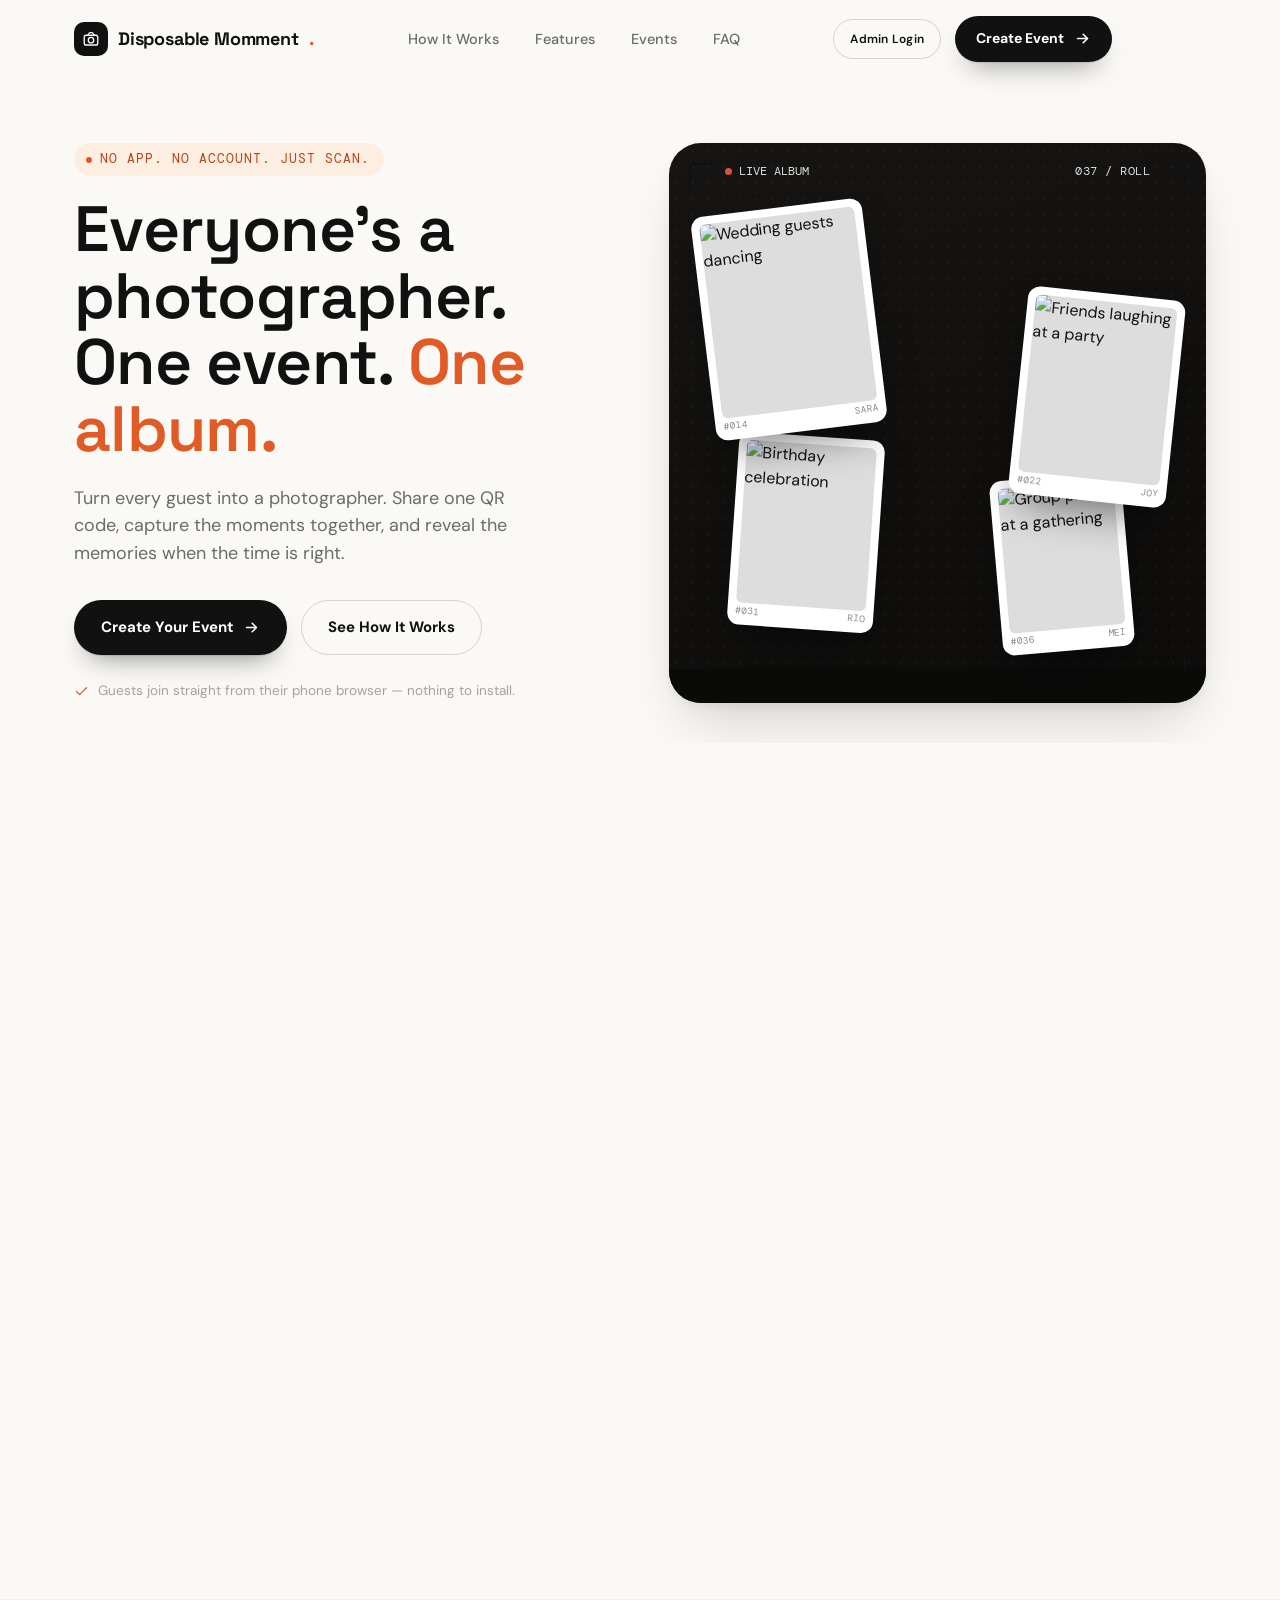
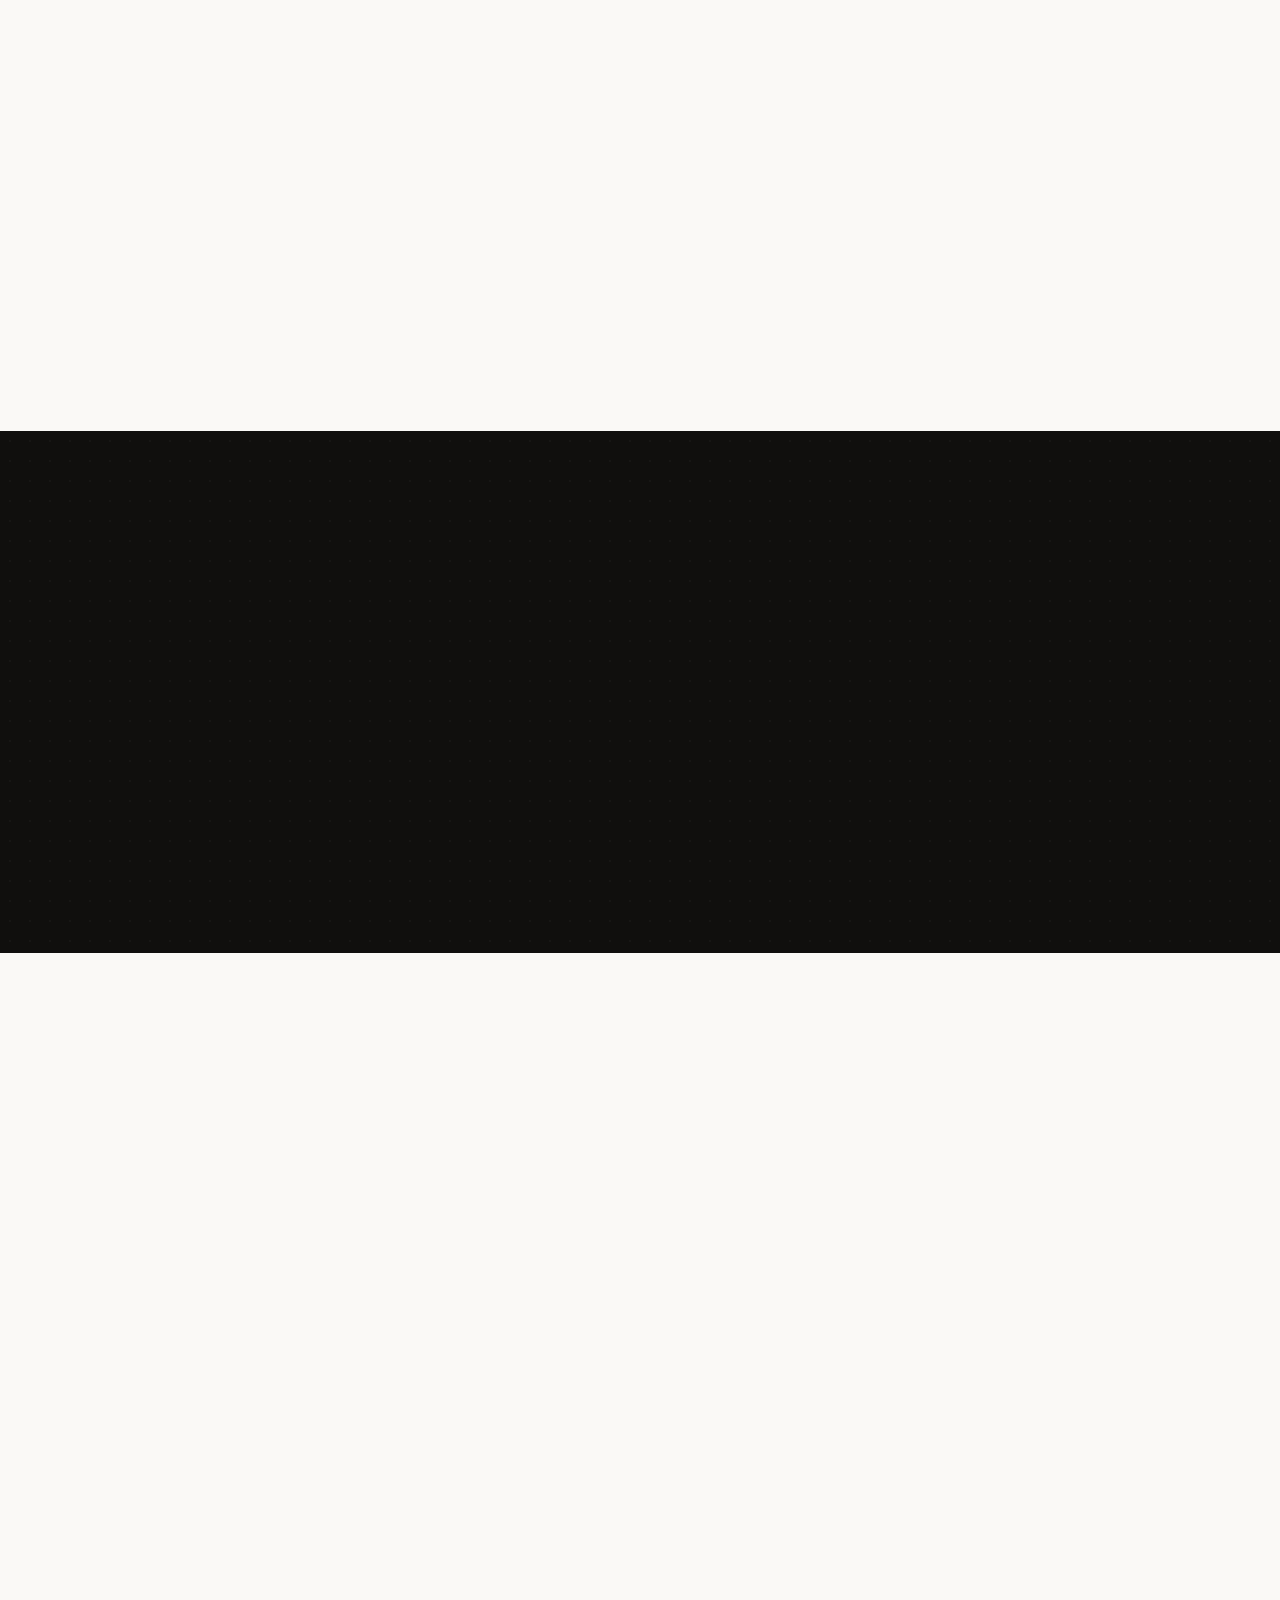
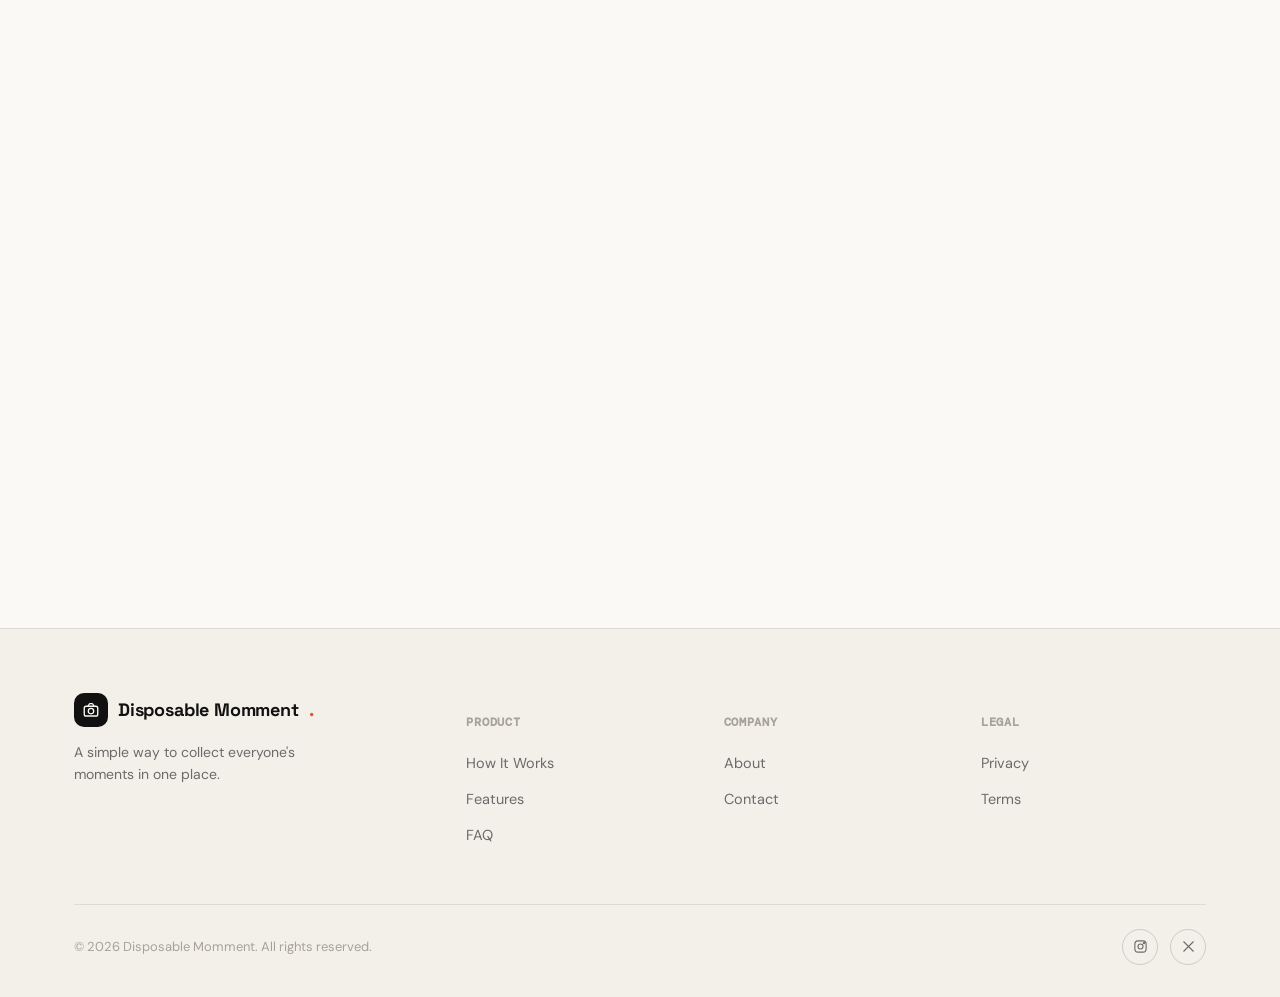
==== index.html @ a9bc6635 "Update index.html" ====
<!DOCTYPE html>
<html lang="en">
<head>
<meta charset="UTF-8">
<meta name="viewport" content="width=device-width, initial-scale=1.0">
<title>Disposable Momment — One QR. Everyone Captures.</title>
<meta name="description" content="Turn every guest into a photographer. Share one QR code, capture the moments together, and reveal the memories when the time is right.">

<!-- Google Fonts: Space Grotesk (display) + DM Sans (body) -->
<link rel="preconnect" href="https://fonts.googleapis.com">
<link rel="preconnect" href="https://fonts.gstatic.com" crossorigin>
<link href="https://fonts.googleapis.com/css2?family=Space+Grotesk:wght@400;500;600;700&family=DM+Sans:ital,wght@0,400;0,500;0,600;0,700;1,400&family=DM+Mono:wght@400;500&display=swap" rel="stylesheet">

<style>

/* ==================================================
   ADMIN DELETE EVENT MODAL
   ================================================== */

.admin-delete-modal {

  position: fixed;

  inset: 0;

z-index: 999999;

  display: flex;

  align-items: center;

  justify-content: center;

  padding: 24px;

  background: rgba(15, 23, 42, 0.55);
  backdrop-filter: blur(8px);
  -webkit-backdrop-filter: blur(8px);
  

  opacity: 0;

  visibility: hidden;

  pointer-events: none;

  transition:
    opacity 0.2s ease,
    visibility 0.2s ease;

}

.admin-delete-modal.is-active {

  opacity: 1;

  visibility: visible;

  pointer-events: auto;

}


/* BACKDROP */

.admin-delete-backdrop {

  position: absolute;

  inset: 0;

  background:
    rgba(15, 23, 42, 0.58);

  backdrop-filter:
    blur(8px);

  -webkit-backdrop-filter:
    blur(8px);

}


/* DIALOG */

.admin-delete-dialog {

  position: relative;

  width: min(
    440px,
    100%
  );

  background: #ffffff;

  border-radius: 22px;

  padding: 28px;

  box-shadow:
    0 24px 70px
    rgba(0, 0, 0, 0.22);

  transform:
    translateY(12px)
    scale(0.97);

  transition:
    transform 0.22s ease;

}

.admin-delete-modal.is-active
.admin-delete-dialog {

  transform:
    translateY(0)
    scale(1);

}


/* ICON */

.admin-delete-icon {

  width: 52px;

  height: 52px;

  border-radius: 50%;

  display: flex;

  align-items: center;

  justify-content: center;

  background: #fef2f2;

  color: #dc2626;

  margin-bottom: 18px;

}

.admin-delete-icon span {

  width: 26px;

  height: 26px;

  border: 2px solid
    currentColor;

  border-radius: 50%;

  display: flex;

  align-items: center;

  justify-content: center;

  font-size: 15px;

  font-weight: 800;

}


/* CONTENT */

.admin-delete-title {

  font-size: 22px;

  font-weight: 700;

  line-height: 1.25;

  color: #111827;

  margin-bottom: 8px;

}

.admin-delete-description {

  font-size: 14px;

  line-height: 1.6;

  color: #6b7280;

}


/* EVENT PREVIEW */

.admin-delete-event-preview {

  margin-top: 20px;

  padding: 14px 16px;

  border-radius: 14px;

  background: #f8fafc;

  border: 1px solid
    #e5e7eb;

}

.admin-delete-preview-label {

  font-size: 10px;

  font-weight: 700;

  letter-spacing: 0.08em;

  color: #9ca3af;

  margin-bottom: 5px;

}

.admin-delete-preview-name {

  font-size: 15px;

  font-weight: 600;

  color: #1f2937;

  word-break: break-word;

}


/* ACTIONS */

.admin-delete-actions {

  display: flex;

  gap: 10px;

  margin-top: 26px;

}

.admin-delete-cancel,
.admin-delete-confirm {

  flex: 1;

  min-height: 44px;

  border: 0;

  border-radius: 11px;

  font-size: 14px;

  font-weight: 600;

  cursor: pointer;

  transition:
    transform 0.15s ease,
    opacity 0.15s ease,
    background 0.15s ease;

}

.admin-delete-cancel {

  background: #f1f5f9;

  color: #334155;

}

.admin-delete-cancel:hover {

  background: #e2e8f0;

}

.admin-delete-confirm {

  background: #dc2626;

  color: #ffffff;

}

.admin-delete-confirm:hover {

  background: #b91c1c;

}

.admin-delete-cancel:active,
.admin-delete-confirm:active {

  transform: scale(0.98);

}


/* LOCK WHILE DELETING */

.admin-delete-modal.is-loading
.admin-delete-cancel,
.admin-delete-modal.is-loading
.admin-delete-confirm {

  pointer-events: none;

  opacity: 0.65;

}

.admin-delete-modal.is-loading
.admin-delete-confirm {

  cursor: wait;

}


/* MOBILE */

@media (max-width: 480px) {

  .admin-delete-dialog {

    padding: 22px;

    border-radius: 18px;

  }

  .admin-delete-actions {

    flex-direction: column-reverse;

  }

  .admin-delete-cancel,
  .admin-delete-confirm {

    width: 100%;

  }

}
/* ==================================================
   ADMIN DELETE LOADING
   ================================================== */

.admin-delete-spinner {

  width: 15px;
  height: 15px;

  display: inline-block;

  border: 2px solid
    rgba(255,255,255,.35);

  border-top-color:
    #ffffff;

  border-radius: 50%;

  vertical-align: -2px;

  margin-right: 7px;

  animation:
    adminDeleteSpin
    .7s linear infinite;

}

@keyframes adminDeleteSpin {

  to {
    transform: rotate(360deg);
  }

}

.admin-delete-success-icon {

  font-size: 16px;

  font-weight: 800;

  margin-right: 6px;

}
/* ==================================================
   DESIGN TOKENS
   ================================================== */
:root{
  --bg:            #FAF9F6;
  --bg-deep:       #F3F0E9;
  --card:          #FFFFFF;
  --ink:           #111111;
  --ink-soft:      #6B6B6B;
  --ink-faint:     #A6A29A;
  --line:          rgba(17,17,17,0.09);
  --line-strong:   rgba(17,17,17,0.16);

  --accent:        #E15B27;
  --accent-deep:   #B8451A;
  --accent-soft:   #FBD9BE;
  --accent-wash:   #FDEEE2;

  --font-display:  'Space Grotesk', 'DM Sans', sans-serif;
  --font-body:     'DM Sans', sans-serif;
  --font-mono:     'DM Mono', monospace;

  --radius-sm:     14px;
  --radius-md:     22px;
  --radius-lg:     32px;
  --radius-pill:   999px;

  --shadow-soft:   0 1px 2px rgba(17,17,17,0.04), 0 12px 30px -12px rgba(17,17,17,0.10);
  --shadow-lift:   0 4px 10px rgba(17,17,17,0.05), 0 30px 60px -20px rgba(17,17,17,0.20);

  --ease:          cubic-bezier(.22,.9,.32,1);
  --dur:           .7s;
}

*,*::before,*::after{ box-sizing:border-box; }
html{ scroll-behavior:smooth; }
body{
  margin:0;
  background:var(--bg);
  color:var(--ink);
  font-family:var(--font-body);
  font-size:16px;
  line-height:1.55;
  -webkit-font-smoothing:antialiased;
  overflow-x:hidden;
}
img,svg{ display:block; max-width:100%; }
a{ color:inherit; text-decoration:none; }
ul{ list-style:none; margin:0; padding:0; }
button{ font-family:inherit; cursor:pointer; }
h1,h2,h3,h4{ font-family:var(--font-display); font-weight:600; margin:0; letter-spacing:-0.01em; }
p{ margin:0; }
.container{ width:100%; max-width:1180px; margin:0 auto; padding:0 24px; }

::selection{ background:var(--accent-soft); color:var(--accent-deep); }

:focus-visible{
  outline:2.5px solid var(--accent);
  outline-offset:3px;
  border-radius:6px;
}

/* Reduced motion */
@media (prefers-reduced-motion: reduce){
  *,*::before,*::after{
    animation-duration:.001ms !important;
    animation-iteration-count:1 !important;
    transition-duration:.001ms !important;
    scroll-behavior:auto !important;
  }
}

/* Fade-up on scroll */
.reveal{ opacity:0; transform:translateY(28px); transition:opacity .8s var(--ease), transform .8s var(--ease); }
.reveal.is-visible{ opacity:1; transform:translateY(0); }
.reveal-stagger > *{ opacity:0; transform:translateY(24px); transition:opacity .7s var(--ease), transform .7s var(--ease); }
.reveal-stagger.is-visible > *{ opacity:1; transform:translateY(0); }
.reveal-stagger.is-visible > *:nth-child(1){ transition-delay:.04s; }
.reveal-stagger.is-visible > *:nth-child(2){ transition-delay:.12s; }
.reveal-stagger.is-visible > *:nth-child(3){ transition-delay:.20s; }
.reveal-stagger.is-visible > *:nth-child(4){ transition-delay:.28s; }
.reveal-stagger.is-visible > *:nth-child(5){ transition-delay:.36s; }
.reveal-stagger.is-visible > *:nth-child(6){ transition-delay:.44s; }
.reveal-stagger.is-visible > *:nth-child(7){ transition-delay:.52s; }
.reveal-stagger.is-visible > *:nth-child(8){ transition-delay:.60s; }

/* ==================================================
   SHARED UI
   ================================================== */
.eyebrow{
  display:inline-flex; align-items:center; gap:8px;
  font-family:var(--font-mono);
  font-size:12.5px;
  letter-spacing:.08em;
  text-transform:uppercase;
  color:var(--accent-deep);
  background:var(--accent-wash);
  padding:7px 14px 7px 12px;
  border-radius:var(--radius-pill);
}
.eyebrow .dot{ width:6px; height:6px; border-radius:50%; background:var(--accent); flex:none; }

.section-head{ max-width:640px; }
.section-head h2{ font-size:clamp(28px,4vw,42px); line-height:1.12; margin-top:14px; }
.section-head p{ color:var(--ink-soft); font-size:17px; margin-top:14px; }
.section-head.center{ margin-left:auto; margin-right:auto; text-align:center; }

.btn{
  display:inline-flex; align-items:center; justify-content:center; gap:10px;
  font-family:var(--font-body); font-weight:700; font-size:15px;
  padding:15px 26px;
  border-radius:var(--radius-pill);
  border:1.5px solid transparent;
  transition:transform .35s var(--ease), box-shadow .35s var(--ease), background .3s ease, border-color .3s ease;
  white-space:nowrap;
}
.btn-primary{
  background:var(--ink); color:#fff;
  box-shadow:0 1px 1px rgba(17,17,17,.1), 0 14px 28px -14px rgba(17,17,17,.55);
}
.btn-primary:hover{ background:var(--accent-deep); transform:translateY(-2px); box-shadow:0 1px 1px rgba(17,17,17,.1), 0 18px 32px -12px rgba(225,91,39,.45); }
.btn-primary:active{ transform:translateY(0); }
.btn-ghost{
  background:transparent; color:var(--ink); border-color:var(--line-strong);
}
.btn-ghost:hover{ border-color:var(--ink); background:var(--card); }
.btn-sm{ padding:11px 20px; font-size:14px; }
.btn svg{ width:17px; height:17px; flex:none; transition:transform .3s var(--ease); }
.btn-primary:hover svg{ transform:translateX(3px); }

/* ==================================================
   NAVBAR
   ================================================== */
.navbar{
  position:sticky; top:0; z-index:100;
  background:rgba(250,249,246,0.78);
  backdrop-filter:blur(14px) saturate(1.4);
  -webkit-backdrop-filter:blur(14px) saturate(1.4);
  border-bottom:1px solid transparent;
  transition:border-color .3s ease, box-shadow .3s ease;
}
.navbar.scrolled{ border-bottom-color:var(--line); box-shadow:0 8px 24px -20px rgba(17,17,17,.4); }
.nav-inner{
  max-width:1180px; margin:0 auto; padding:16px 24px;
  display:flex; align-items:center; justify-content:space-between;
}
.brand{ display:flex; align-items:center; gap:10px; font-family:var(--font-display); font-weight:700; font-size:18px; letter-spacing:-.01em; }
.brand-mark{
  width:34px; height:34px; border-radius:10px; background:var(--ink);
  display:flex; align-items:center; justify-content:center; flex:none;
}
.brand-mark svg{ width:18px; height:18px; }
.brand-dot{ color:var(--accent); }

.nav-links{ display:flex; align-items:center; gap:36px; }
.nav-links a{
  font-size:14.5px; font-weight:500; color:var(--ink-soft);
  position:relative; padding:4px 0; transition:color .25s ease;
}
.nav-links a::after{
  content:''; position:absolute; left:0; right:100%; bottom:-2px; height:1.5px; background:var(--ink);
  transition:right .3s var(--ease);
}
.nav-links a:hover{ color:var(--ink); }
.nav-links a:hover::after{ right:0; }

.nav-right{ display:flex; align-items:center; gap:14px; }
/* ==================================================
   ADMIN LOGIN
   ================================================== */

.admin-login-btn {
  appearance: none;
  border: 1px solid var(--line-strong);
  background: transparent;
  color: var(--ink);
  min-height: 40px;
  padding: 0 16px;
  border-radius: var(--radius-pill);

  font-family: var(--font-body);
  font-size: 12px;
  font-weight: 600;
  letter-spacing: .02em;

  cursor: pointer;

  transition:
    background .25s ease,
    border-color .25s ease,
    transform .25s ease;
}

.admin-login-btn:hover {
  background: var(--ink);
  border-color: var(--ink);
  color: #fff;
  transform: translateY(-1px);
}


/* Mobile admin button */

.mobile-admin-login {
  width: 100%;
  padding: 14px 4px;

  border: 0;
  border-bottom: 1px solid var(--line);

  background: transparent;

  color: var(--ink);

  font-family: var(--font-body);
  font-size: 15.5px;
  font-weight: 600;

  text-align: left;

  cursor: pointer;
}


/* ==================================================
   ADMIN LOGIN MODAL
   ================================================== */

#adminLoginView {
  position: fixed;
  inset: 0;

  z-index: 999998;

  display: none;

  align-items: center;
  justify-content: center;

  padding: 24px;

  background:
    rgba(17,17,17,.55);

  backdrop-filter: blur(10px);
  -webkit-backdrop-filter: blur(10px);
}

#adminLoginView.is-active {
  display: flex;
}

.admin-login-card {
  width: min(100%, 430px);

  background: var(--card);

  border: 1px solid rgba(17,17,17,.08);

  border-radius: 28px;

  padding: 34px;

  box-shadow:
    0 30px 80px rgba(17,17,17,.22);

  animation: adminLoginIn .35s var(--ease);
}

@keyframes adminLoginIn {

  from {
    opacity: 0;
    transform: translateY(14px) scale(.98);
  }

  to {
    opacity: 1;
    transform: translateY(0) scale(1);
  }

}

.admin-login-top {
  display: flex;
  align-items: flex-start;
  justify-content: space-between;
  gap: 20px;
}

.admin-login-eyebrow {
  margin-bottom: 10px;

  font-family: var(--font-mono);
  font-size: 10px;
  font-weight: 500;

  letter-spacing: .14em;
  text-transform: uppercase;

  color: var(--accent);
}

.admin-login-title {
  margin: 0;

  font-family: var(--font-display);

  font-size: 32px;
  line-height: 1.05;

  letter-spacing: -.04em;
}

.admin-login-subtitle {
  margin-top: 10px;

  color: var(--ink-soft);

  font-size: 14px;
  line-height: 1.55;
}

.admin-login-close {
  width: 38px;
  height: 38px;

  flex: none;

  display: flex;
  align-items: center;
  justify-content: center;

  border: 1px solid var(--line);
  border-radius: 50%;

  background: transparent;

  color: var(--ink-soft);

  cursor: pointer;

  transition:
    background .2s ease,
    color .2s ease;
}

.admin-login-close:hover {
  background: var(--ink);
  color: #fff;
}

.admin-login-form {
  margin-top: 28px;
}

.admin-login-label {
  display: block;

  margin-bottom: 8px;

  font-size: 12px;
  font-weight: 600;
}

.admin-login-input-wrap {
  position: relative;
}

.admin-login-input {
  width: 100%;
  height: 52px;

  padding: 0 48px 0 16px;

  border: 1px solid var(--line-strong);
  border-radius: 14px;

  background: #fff;

  color: var(--ink);

  font-family: var(--font-body);
  font-size: 15px;

  outline: none;

  transition:
    border-color .2s ease,
    box-shadow .2s ease;
}

.admin-login-input:focus {
  border-color: var(--accent);

  box-shadow:
    0 0 0 4px rgba(225,91,39,.10);
}

.admin-login-toggle {
  position: absolute;

  top: 50%;
  right: 14px;

  transform: translateY(-50%);

  border: 0;
  background: transparent;

  color: var(--ink-faint);

  cursor: pointer;
}

.admin-login-toggle svg {
  width: 17px;
  height: 17px;
}

.admin-login-error {
  min-height: 20px;

  margin-top: 8px;

  color: var(--accent-deep);

  font-size: 12px;
}

.admin-login-submit {
  width: 100%;
  height: 52px;

  margin-top: 8px;

  border: 0;
  border-radius: var(--radius-pill);

  background: var(--ink);
  color: #fff;

  font-family: var(--font-body);
  font-size: 13px;
  font-weight: 700;

  cursor: pointer;

  transition:
    transform .2s ease,
    background .2s ease;
}

.admin-login-submit:hover {
  background: var(--accent);
  transform: translateY(-1px);
}


/* ==================================================
   ADMIN DASHBOARD
   ================================================== */

#adminDashboard {
  position: fixed;
  inset: 0;

  z-index: 999997;

  display: none;

  overflow-y: auto;

  background: var(--bg);

  padding: 92px 24px 60px;
}

#adminDashboard.is-visible {
  display: block;
}

.admin-dashboard-inner {
  width: min(1180px, 100%);
  margin: 0 auto;
}

.admin-dashboard-header {
  display: flex;

  align-items: flex-end;
  justify-content: space-between;

  gap: 24px;

  margin-bottom: 34px;
}

.admin-dashboard-eyebrow {
  margin-bottom: 10px;

  font-family: var(--font-mono);
  font-size: 10px;

  letter-spacing: .15em;
  text-transform: uppercase;

  color: var(--accent);
}

.admin-dashboard-title {
  font-family: var(--font-display);

  font-size: clamp(34px, 5vw, 54px);

  line-height: .98;

  letter-spacing: -.05em;
}

.admin-dashboard-subtitle {
  margin-top: 10px;

  color: var(--ink-soft);

  font-size: 14px;
}

.admin-dashboard-actions {
  display: flex;
  gap: 10px;
}

.admin-dashboard-btn {
  min-height: 42px;

  padding: 0 16px;

  border: 1px solid var(--line-strong);
  border-radius: var(--radius-pill);

  background: var(--card);
  color: var(--ink);

  font-size: 12px;
  font-weight: 600;

  cursor: pointer;
}

.admin-dashboard-btn.primary {
  background: var(--ink);
  border-color: var(--ink);
  color: #fff;
}

.admin-dashboard-btn:hover {
  transform: translateY(-1px);
}


/* Stats */

.admin-stats {
  display: grid;

  grid-template-columns:
    repeat(3, minmax(0, 1fr));

  gap: 14px;

  margin-bottom: 28px;
}

.admin-stat {
  padding: 22px;

  border: 1px solid var(--line);

  border-radius: 20px;

  background: var(--card);
}

.admin-stat-label {
  font-family: var(--font-mono);

  font-size: 9px;

  letter-spacing: .12em;

  text-transform: uppercase;

  color: var(--ink-faint);
}

.admin-stat-value {
  margin-top: 8px;

  font-family: var(--font-display);

  font-size: 30px;
  font-weight: 600;

  letter-spacing: -.04em;
}


/* Toolbar */

.admin-events-toolbar {
  display: flex;

  align-items: center;
  justify-content: space-between;

  gap: 16px;

  margin-bottom: 16px;
}

.admin-events-heading {
  font-family: var(--font-display);

  font-size: 22px;

  letter-spacing: -.03em;
}

.admin-events-search {
  width: min(280px, 100%);

  height: 42px;

  padding: 0 14px;

  border: 1px solid var(--line-strong);

  border-radius: 12px;

  background: var(--card);

  font-family: var(--font-body);

  outline: none;
}

.admin-events-search:focus {
  border-color: var(--accent);
}


/* Event list */

.admin-events-list {
  display: grid;

  gap: 12px;
}

.admin-event-card {
  display: grid;

  grid-template-columns:
    minmax(0, 1fr) auto;

  gap: 20px;

  padding: 22px;

  border: 1px solid var(--line);

  border-radius: 20px;

  background: var(--card);

  transition:
    border-color .2s ease,
    transform .2s ease,
    box-shadow .2s ease;
}

.admin-event-card:hover {
  border-color: var(--line-strong);

  transform: translateY(-2px);

  box-shadow: var(--shadow-soft);
}

.admin-event-name {
  font-family: var(--font-display);

  font-size: 20px;
  font-weight: 600;

  letter-spacing: -.025em;
}

.admin-event-host {
  margin-top: 4px;

  color: var(--ink-soft);

  font-size: 13px;
}

.admin-event-meta {
  display: flex;

  flex-wrap: wrap;

  gap: 8px;

  margin-top: 14px;
}

.admin-event-chip {
  padding: 6px 9px;

  border-radius: 8px;

  background: var(--bg-deep);

  color: var(--ink-soft);

  font-family: var(--font-mono);

  font-size: 9px;

  letter-spacing: .03em;
}

.admin-event-chip.active {
  background: #eaf6ed;
  color: #28733b;
}

.admin-event-actions {
  display: flex;

  align-items: center;

  gap: 8px;
}

.admin-event-open {
  min-height: 38px;

  padding: 0 13px;

  border-radius: 10px;

  border: 1px solid var(--line-strong);

  background: var(--ink);

  color: #fff;

  font-size: 11px;
  font-weight: 600;

  cursor: pointer;
}

.admin-event-open:hover {
  background: var(--accent);
}

.admin-event-management {
  min-height: 38px;

  padding: 0 13px;

  border-radius: 10px;

  border: 1px solid var(--line-strong);

  background: #ffffff;

  color: var(--ink);

  font-size: 11px;
  font-weight: 600;

  cursor: pointer;

  transition:
    background .2s ease,
    color .2s ease,
    border-color .2s ease;
}

.admin-event-management:hover {
  background: var(--bg-deep);
  border-color: var(--ink);
}


.admin-event-delete {
  min-height: 38px;

  padding: 0 13px;

  border-radius: 10px;

  border: 1px solid #e3caca;

  background: #fff5f5;

  color: #a33a3a;

  font-size: 11px;
  font-weight: 600;

  cursor: pointer;

  transition:
    background .2s ease,
    color .2s ease,
    border-color .2s ease;
}

.admin-event-delete:hover {
  background: #a33a3a;
  border-color: #a33a3a;
  color: #ffffff;
}

.admin-empty {
  padding: 50px 24px;

  text-align: center;

  border: 1px dashed var(--line-strong);

  border-radius: 20px;

  color: var(--ink-soft);
}

.admin-empty strong {
  display: block;

  margin-bottom: 6px;

  color: var(--ink);
}


/* Mobile */

@media (max-width: 880px) {

  .admin-login-btn {
    display: none;
  }

  #adminDashboard {
    padding: 82px 16px 40px;
  }

  .admin-dashboard-header {
    align-items: flex-start;
    flex-direction: column;
  }

  .admin-dashboard-actions {
    width: 100%;
  }

  .admin-dashboard-actions button {
    flex: 1;
  }

}

@media (max-width: 600px) {

  .admin-login-card {
    padding: 26px 20px;
    border-radius: 22px;
  }

  .admin-login-title {
    font-size: 28px;
  }

  .admin-stats {
    grid-template-columns: 1fr;
  }

  .admin-events-toolbar {
    align-items: stretch;
    flex-direction: column;
  }

  .admin-events-search {
    width: 100%;
  }

  .admin-event-card {
    grid-template-columns: 1fr;
  }

  .admin-event-actions {
    width: 100%;
  }

  .admin-event-open {
    width: 100%;
  }
  .admin-event-management,
  .admin-event-delete {
  width: 100%;
}

}

.hamburger{
  display:none; width:42px; height:42px; border-radius:12px; border:1.5px solid var(--line-strong);
  background:var(--card); align-items:center; justify-content:center; flex:none;
}
.hamburger span{ display:block; width:18px; height:1.6px; background:var(--ink); position:relative; transition:transform .3s ease, opacity .3s ease; }
.hamburger span::before,.hamburger span::after{
  content:''; position:absolute; left:0; width:18px; height:1.6px; background:var(--ink); transition:transform .3s ease, top .3s ease;
}
.hamburger span::before{ top:-6px; }
.hamburger span::after{ top:6px; }
.hamburger.open span{ background:transparent; }
.hamburger.open span::before{ transform:rotate(45deg); top:0; }
.hamburger.open span::after{ transform:rotate(-45deg); top:0; }

.mobile-menu{
  display:none; max-height:0; overflow:hidden; background:var(--bg);
  border-bottom:1px solid var(--line); transition:max-height .4s var(--ease);
}
.mobile-menu.open{ max-height:340px; }
.mobile-menu-inner{ padding:8px 24px 26px; display:flex; flex-direction:column; gap:4px; }
.mobile-menu a{
  padding:13px 4px; font-size:15.5px; font-weight:500; border-bottom:1px solid var(--line); color:var(--ink);
}
.mobile-menu .btn{ margin-top:14px; width:100%; }

@media (max-width:880px){
  .nav-links{ display:none; }
  .hamburger{ display:flex; }
  .mobile-menu{ display:block; }
  .nav-right .btn-primary{ display:none; }
}

/* ==================================================
   HERO
   ================================================== */
.hero{
  position:relative;
  padding:64px 0 40px;
  overflow:hidden;
}
.hero-bg-grain{
  position:absolute; inset:0; pointer-events:none; opacity:.5; z-index:0;
  background-image:radial-gradient(var(--line-strong) .6px, transparent .6px);
  background-size:18px 18px;
  mask-image:radial-gradient(ellipse 70% 55% at 70% 20%, #000 0%, transparent 75%);
}
.hero-inner{
  position:relative; z-index:1;
  display:grid; grid-template-columns:1.02fr .98fr; gap:36px; align-items:center;
}
.hero-copy h1{
  font-size:clamp(38px,5.6vw,64px);
  line-height:1.04;
  margin-top:20px;
}
.hero-copy h1 .accent-word{ color:var(--accent); }
.hero-copy .lede{
  margin-top:22px; font-size:18px; color:var(--ink-soft); max-width:470px;
}
.hero-cta-row{ display:flex; flex-wrap:wrap; gap:14px; margin-top:32px; }
.hero-note{ display:flex; align-items:center; gap:9px; margin-top:26px; font-size:13.5px; color:var(--ink-faint); }
.hero-note svg{ width:15px; height:15px; color:var(--accent); flex:none; }

/* Hero visual: camera-ish stage with floating photo cards */
.hero-visual{ position:relative; height:560px; }
.stage{
  position:absolute; inset:0;
  border-radius:var(--radius-lg);
  background:linear-gradient(160deg,#161513 0%, #0d0c0b 100%);
  overflow:hidden;
  box-shadow:var(--shadow-lift);
}
.stage::before{
  content:''; position:absolute; inset:0;
  background-image:radial-gradient(rgba(255,255,255,.045) 1px, transparent 1px);
  background-size:16px 16px;
}
.viewfinder-corner{ position:absolute; width:26px; height:26px; border-color:rgba(255,255,255,.5); }
.viewfinder-corner.tl{ top:20px; left:20px; border-top:2px solid; border-left:2px solid; border-radius:6px 0 0 0; }
.viewfinder-corner.tr{ top:20px; right:20px; border-top:2px solid; border-right:2px solid; border-radius:0 6px 0 0; }
.viewfinder-corner.bl{ bottom:20px; left:20px; border-bottom:2px solid; border-left:2px solid; border-radius:0 0 0 6px; }
.viewfinder-corner.br{ bottom:20px; right:20px; border-bottom:2px solid; border-right:2px solid; border-radius:0 0 6px 0; }

.stage-badge{
  position:absolute; top:20px; left:56px;
  display:flex; align-items:center; gap:7px;
  font-family:var(--font-mono); font-size:11.5px; color:#fff; opacity:.85;
}
.rec-dot{ width:7px; height:7px; border-radius:50%; background:#FF5B4C; animation:pulse-rec 1.6s ease-in-out infinite; }
@keyframes pulse-rec{ 0%,100%{ opacity:1; } 50%{ opacity:.3; } }

.frame-counter{
  position:absolute; top:20px; right:56px;
  font-family:var(--font-mono); font-size:11.5px; color:#fff; opacity:.85; letter-spacing:.04em;
}

.photo-card{
  position:absolute;
  background:#fff; border-radius:12px; padding:8px 8px 22px;
  box-shadow:0 20px 40px -12px rgba(0,0,0,.5);
  width:150px;
}
.photo-card .frame{
  width:100%; aspect-ratio:4/5; border-radius:6px; overflow:hidden; background:#ddd;
}
.photo-card .frame img{ width:100%; height:100%; object-fit:cover; }
.photo-card .cap{
  position:absolute; bottom:6px; left:8px; right:8px;
  font-family:var(--font-mono); font-size:9.5px; color:#8a8a8a; display:flex; justify-content:space-between;
}
.pc-1{ width:172px; top:64px; left:34px; transform:rotate(-7deg); animation:float-a 7s ease-in-out infinite; z-index:3; }
.pc-2{ width:158px; top:150px; right:30px; transform:rotate(6deg); animation:float-b 8s ease-in-out infinite; z-index:2; }
.pc-3{ width:146px; bottom:74px; left:64px; transform:rotate(4deg); animation:float-c 6.5s ease-in-out infinite; z-index:2; }
.pc-4{ width:132px; bottom:52px; right:78px; transform:rotate(-5deg); animation:float-a 7.5s ease-in-out infinite .4s; z-index:1; }

@keyframes float-a{ 0%,100%{ transform:translateY(0) rotate(-7deg); } 50%{ transform:translateY(-10px) rotate(-5deg); } }
@keyframes float-b{ 0%,100%{ transform:translateY(0) rotate(6deg); } 50%{ transform:translateY(-14px) rotate(8deg); } }
@keyframes float-c{ 0%,100%{ transform:translateY(0) rotate(4deg); } 50%{ transform:translateY(-8px) rotate(2deg); } }

.filmstrip{
  position:absolute; left:0; right:0; bottom:0; height:34px;
  background:#0a0a09;
  display:flex; align-items:center; gap:10px; padding:0 14px;
  overflow:hidden;
}
.filmstrip::before,.filmstrip::after{ content:''; }
.sprocket-row{ display:flex; gap:10px; width:100%; }
.sprocket{ width:6px; height:9px; border-radius:2px; background:rgba(255,255,255,.28); flex:none; }

@media (max-width:960px){
  .hero-inner{ grid-template-columns:1fr; }
  .hero-visual{ height:420px; order:-1; }
  .hero-copy .lede{ max-width:none; }
}
@media (max-width:520px){
  .hero{ padding-top:36px; }
  .hero-visual{ height:360px; }
  .pc-1{ width:130px; left:18px; top:52px; }
  .pc-2{ width:118px; right:16px; top:120px; }
  .pc-3{ width:110px; left:34px; bottom:64px; }
  .pc-4{ display:none; }
}

/* ==================================================
   SOCIAL PROOF STRIP
   ================================================== */
.proof{ padding:52px 0; border-top:1px solid var(--line); border-bottom:1px solid var(--line); }
.proof-inner{ display:flex; flex-direction:column; align-items:center; gap:22px; text-align:center; }
.proof-inner h3{ font-size:15.5px; font-weight:600; color:var(--ink-soft); letter-spacing:.01em; }
.proof-tags{ display:flex; flex-wrap:wrap; justify-content:center; gap:10px; }
.proof-tag{
  font-family:var(--font-mono); font-size:12.5px; letter-spacing:.02em;
  padding:9px 16px; border-radius:var(--radius-pill); border:1px solid var(--line-strong); color:var(--ink-soft);
  transition:border-color .3s ease, color .3s ease;
}
.proof-tag:hover{ border-color:var(--accent); color:var(--accent-deep); }

/* ==================================================
   HOW IT WORKS
   ================================================== */
.section{ padding:104px 0; }
.section-tight{ padding:88px 0; }

.steps-head{ display:flex; justify-content:space-between; align-items:flex-end; gap:24px; flex-wrap:wrap; }

.steps-grid{
  margin-top:56px;
  display:grid; grid-template-columns:repeat(4,1fr); gap:20px;
}
.step-card{
  position:relative;
  background:var(--card); border:1px solid var(--line); border-radius:var(--radius-md);
  padding:30px 24px 28px;
  transition:transform .4s var(--ease), box-shadow .4s var(--ease), border-color .4s ease;
}
.step-card:hover{ transform:translateY(-6px); box-shadow:var(--shadow-lift); border-color:transparent; }
.step-num{
  font-family:var(--font-mono); font-size:13px; color:var(--accent-deep);
  background:var(--accent-wash); display:inline-block; padding:4px 10px; border-radius:var(--radius-pill);
}
.step-icon{
  width:46px; height:46px; border-radius:13px; background:var(--ink); color:#fff;
  display:flex; align-items:center; justify-content:center; margin-top:20px;
}
.step-icon svg{ width:22px; height:22px; }
.step-card h3{ font-size:19px; margin-top:20px; }
.step-card p{ font-size:14.5px; color:var(--ink-soft); margin-top:10px; line-height:1.6; }
.step-connector{
  position:absolute; top:44px; left:-20px; width:20px; height:1px; background:var(--line-strong);
  display:none;
}
@media (min-width:961px){ .step-card:not(:first-child) .step-connector{ display:block; } }

@media (max-width:960px){ .steps-grid{ grid-template-columns:repeat(2,1fr); } }
@media (max-width:560px){ .steps-grid{ grid-template-columns:1fr; } }

/* ==================================================
   FEATURES
   ================================================== */
.features-bg{ background:var(--bg-deep); }
.features-grid{
  margin-top:56px;
  display:grid; grid-template-columns:repeat(4,1fr); gap:18px;
}
.feature-card{
  background:var(--card); border:1px solid var(--line); border-radius:var(--radius-md);
  padding:26px 22px;
  transition:transform .4s var(--ease), box-shadow .4s var(--ease);
}
.feature-card:hover{ transform:translateY(-5px); box-shadow:var(--shadow-soft); }
.feature-icon{
  width:42px; height:42px; border-radius:12px; background:var(--accent-wash); color:var(--accent-deep);
  display:flex; align-items:center; justify-content:center;
}
.feature-icon svg{ width:20px; height:20px; }
.feature-card h4{ font-size:16px; margin-top:18px; }
.feature-card p{ font-size:13.8px; color:var(--ink-soft); margin-top:8px; line-height:1.55; }

@media (max-width:960px){ .features-grid{ grid-template-columns:repeat(2,1fr); } }
@media (max-width:560px){ .features-grid{ grid-template-columns:1fr; } }

/* ==================================================
   PRODUCT SHOWCASE
   ================================================== */
.showcase-strip{
  margin-top:60px;
  display:flex; gap:22px; overflow-x:auto; padding:10px 4px 26px;
  scroll-snap-type:x proximity;
}
.showcase-strip::-webkit-scrollbar{ height:6px; }
.showcase-strip::-webkit-scrollbar-thumb{ background:var(--line-strong); border-radius:10px; }

.phone{
  flex:none; width:238px; scroll-snap-align:start;
}
.phone-frame{
  width:100%; aspect-ratio:9/18.5;
  background:#0d0c0b; border-radius:34px; padding:11px;
  box-shadow:var(--shadow-lift);
  position:relative;
}
.phone-notch{
  position:absolute; top:11px; left:50%; transform:translateX(-50%);
  width:70px; height:18px; background:#0d0c0b; border-radius:0 0 14px 14px; z-index:2;
}
.phone-screen{
  width:100%; height:100%; border-radius:24px; background:var(--bg); overflow:hidden;
  display:flex; flex-direction:column; position:relative;
}
.phone-label{ text-align:center; margin-top:14px; font-family:var(--font-mono); font-size:11.5px; color:var(--ink-faint); }

/* screen 1: welcome */
.scr-welcome{ display:flex; flex-direction:column; align-items:center; justify-content:center; height:100%; padding:20px; text-align:center; gap:10px; }
.scr-welcome .ring{ width:52px; height:52px; border-radius:50%; border:1.5px solid var(--line-strong); display:flex; align-items:center; justify-content:center; color:var(--accent-deep); }
.scr-welcome .ring svg{ width:24px; height:24px; }
.scr-welcome h5{ font-family:var(--font-display); font-size:15px; font-weight:600; margin-top:6px; }
.scr-welcome p{ font-size:11.5px; color:var(--ink-soft); }
.scr-btn{ margin-top:14px; background:var(--ink); color:#fff; font-size:11px; font-weight:700; padding:10px 20px; border-radius:var(--radius-pill); }

/* screen 2: name */
.scr-name{ display:flex; flex-direction:column; justify-content:center; height:100%; padding:22px; gap:14px; }
.scr-name .q{ font-size:11px; color:var(--ink-faint); font-family:var(--font-mono); }
.scr-name h5{ font-family:var(--font-display); font-size:16.5px; font-weight:600; }
.scr-input{
  background:var(--card); border:1.5px solid var(--line-strong); border-radius:13px; padding:12px 14px; font-size:12.5px; color:var(--ink);
}
.scr-input.filled{ border-color:var(--accent); color:var(--ink); font-weight:600; }

/* screen 3: camera */
.scr-camera{ height:100%; background:#111; position:relative; display:flex; flex-direction:column; }
.scr-camera .top-bar{ display:flex; justify-content:space-between; padding:14px; font-family:var(--font-mono); font-size:10px; color:#fff; opacity:.85; }
.scr-camera .viewport{ flex:1; background:linear-gradient(160deg,#2b2a28,#151412); margin:0 12px; border-radius:14px; position:relative; overflow:hidden; }
.scr-camera .viewport::after{ content:''; position:absolute; inset:0; background-image:radial-gradient(rgba(255,255,255,.05) 1px,transparent 1px); background-size:12px 12px; }
.scr-camera .shutter-wrap{ display:flex; justify-content:center; padding:18px; }
.scr-camera .shutter{ width:52px; height:52px; border-radius:50%; border:3px solid #fff; }
.scr-camera .shutter::after{ content:''; display:block; width:38px; height:38px; margin:4px; border-radius:50%; background:#fff; }

/* screen 4: captured */
.scr-captured{ display:flex; flex-direction:column; align-items:center; justify-content:center; height:100%; padding:20px; text-align:center; gap:10px; }
.scr-captured .flash{ width:56px; height:56px; border-radius:50%; background:var(--accent-wash); color:var(--accent-deep); display:flex; align-items:center; justify-content:center; }
.scr-captured .flash svg{ width:26px; height:26px; }
.scr-captured h5{ font-family:var(--font-display); font-size:15.5px; font-weight:600; }
.scr-captured p{ font-size:11.5px; color:var(--ink-soft); max-width:170px; }

@media (max-width:560px){ .phone{ width:200px; } }

/* ==================================================
   REVEAL SECTION (signature)
   ================================================== */
.reveal-section{
  position:relative;
  background:#100F0D;
  color:#F4F1EA;
  padding:110px 0;
  overflow:hidden;
}
.reveal-section::before{
  content:''; position:absolute; inset:0;
  background-image:radial-gradient(rgba(255,255,255,.04) 1px, transparent 1px);
  background-size:20px 20px;
  opacity:.7;
}
.reveal-grid{ position:relative; z-index:1; display:grid; grid-template-columns:1fr 1fr; gap:56px; align-items:center; }
.reveal-copy .eyebrow{ background:rgba(225,91,39,.15); color:#FFB88C; }
.reveal-copy h2{ font-size:clamp(28px,4vw,42px); line-height:1.14; margin-top:16px; color:#fff; }
.reveal-copy p{ color:rgba(244,241,234,.62); margin-top:16px; font-size:16.5px; max-width:440px; }

/* film roll device */
.roll-device{
  background:#1B1A17; border:1px solid rgba(255,255,255,.08); border-radius:var(--radius-lg);
  padding:28px 26px 24px;
  box-shadow:0 30px 70px -30px rgba(0,0,0,.7);
}
.roll-top{ display:flex; justify-content:space-between; align-items:center; }
.roll-top .tag{ font-family:var(--font-mono); font-size:11px; letter-spacing:.1em; color:rgba(244,241,234,.5); text-transform:uppercase; }
.roll-top .status{ display:flex; align-items:center; gap:7px; font-family:var(--font-mono); font-size:11px; color:#FFB88C; }
.roll-top .status .blink{ width:6px; height:6px; border-radius:50%; background:#FFB88C; animation:pulse-rec 1.4s ease-in-out infinite; }

.roll-track{
  margin-top:22px; height:16px; border-radius:8px; background:rgba(255,255,255,.06);
  position:relative; overflow:hidden;
}
.roll-track .fill{
  position:absolute; left:0; top:0; bottom:0; width:0%;
  background:linear-gradient(90deg,#B8451A,#E15B27);
  border-radius:8px;
  transition:width 1s linear;
}
.roll-track .sprockets{ position:absolute; inset:0; display:flex; align-items:center; justify-content:space-evenly; }
.roll-track .sprockets span{ width:4px; height:4px; border-radius:50%; background:rgba(0,0,0,.35); }

.roll-caption{ margin-top:12px; font-family:var(--font-mono); font-size:11.5px; color:rgba(244,241,234,.45); }

.countdown{
  margin-top:26px; display:flex; gap:14px;
}
.countdown .unit{ flex:1; background:rgba(255,255,255,.04); border:1px solid rgba(255,255,255,.08); border-radius:14px; padding:16px 6px; text-align:center; }
.countdown .num{ font-family:var(--font-mono); font-size:28px; font-weight:500; color:#fff; font-variant-numeric:tabular-nums; }
.countdown .lbl{ font-family:var(--font-mono); font-size:10px; letter-spacing:.08em; text-transform:uppercase; color:rgba(244,241,234,.42); margin-top:4px; }

.roll-footnote{ margin-top:20px; font-size:13px; color:rgba(244,241,234,.4); font-style:italic; }

@media (max-width:900px){ .reveal-grid{ grid-template-columns:1fr; } }

/* ==================================================
   USE CASES
   ================================================== */
.usecase-grid{ margin-top:56px; display:grid; grid-template-columns:repeat(3,1fr); gap:18px; }
.usecase-card{
  position:relative; border-radius:var(--radius-md); overflow:hidden; height:280px;
  display:flex; align-items:flex-end; padding:22px;
  transition:transform .45s var(--ease);
}
.usecase-card:hover{ transform:translateY(-6px); }
.usecase-card .bg{
  position:absolute; inset:0; z-index:0;
}
.usecase-card .bg::after{ content:''; position:absolute; inset:0; background:linear-gradient(190deg, transparent 30%, rgba(10,9,8,.82) 100%); }
.usecase-card .label{ position:relative; z-index:1; color:#fff; font-family:var(--font-display); font-size:20px; font-weight:600; }
.usecase-card .tagline{ position:relative; z-index:1; color:rgba(255,255,255,.72); font-size:12.5px; margin-top:4px; }

.uc-1 .bg{ background:linear-gradient(150deg,#5b4033,#2c211b); }
.uc-2 .bg{ background:linear-gradient(150deg,#7a4a2c,#3a2517); }
.uc-3 .bg{ background:linear-gradient(150deg,#4a3f5c,#211c2c); }
.uc-4 .bg{ background:linear-gradient(150deg,#6b5233,#2b2114); }
.uc-5 .bg{ background:linear-gradient(150deg,#3f5147,#1c2620); }
.uc-6 .bg{ background:linear-gradient(150deg,#4c4237,#211d18); }

@media (max-width:900px){ .usecase-grid{ grid-template-columns:repeat(2,1fr); } }
@media (max-width:560px){ .usecase-grid{ grid-template-columns:1fr; } .usecase-card{ height:220px; } }

/* ==================================================
   CTA SECTION
   ================================================== */
.cta-section{
  margin:0 24px; max-width:1132px; margin-left:auto; margin-right:auto;
  background:var(--ink); color:#fff; border-radius:var(--radius-lg);
  padding:74px 40px; text-align:center; position:relative; overflow:hidden;
}
.cta-section::before{
  content:''; position:absolute; inset:0;
  background:radial-gradient(circle at 80% 0%, rgba(225,91,39,.35), transparent 55%);
}
.cta-inner{ position:relative; z-index:1; max-width:560px; margin:0 auto; }
.cta-section h2{ font-size:clamp(28px,4.4vw,44px); color:#fff; line-height:1.12; }
.cta-section .sub{ margin-top:16px; color:rgba(255,255,255,.66); font-size:16.5px; }
.cta-section .btn-primary{ margin-top:30px; background:#fff; color:var(--ink); }
.cta-section .btn-primary:hover{ background:var(--accent); color:#fff; }
.cta-section .fine{ margin-top:18px; font-size:13px; color:rgba(255,255,255,.42); }

/* ==================================================
   FAQ
   ================================================== */
.faq-list{ margin-top:48px; max-width:760px; margin-left:auto; margin-right:auto; }
.faq-item{ border-bottom:1px solid var(--line); }
.faq-q{
  width:100%; background:none; border:none; text-align:left;
  display:flex; align-items:center; justify-content:space-between; gap:20px;
  padding:22px 4px; font-family:var(--font-display); font-size:16.5px; font-weight:600; color:var(--ink);
}
.faq-q .plus{
  flex:none; width:26px; height:26px; border-radius:50%; border:1.5px solid var(--line-strong);
  display:flex; align-items:center; justify-content:center; position:relative; transition:transform .35s var(--ease), border-color .3s ease;
}
.faq-q .plus svg{ width:12px; height:12px; }
.faq-q .plus svg .v{ transition:opacity .25s ease; }
.faq-item.open .faq-q .plus{ transform:rotate(135deg); border-color:var(--accent); color:var(--accent); }
.faq-a{ max-height:0; overflow:hidden; transition:max-height .45s var(--ease); }
.faq-a-inner{ padding:0 4px 24px; color:var(--ink-soft); font-size:15px; max-width:640px; line-height:1.65; }
.faq-item.open .faq-a{ max-height:220px; }

/* ==================================================
   FINAL CTA
   ================================================== */
.final-cta{ padding:110px 0 100px; text-align:center; }
.final-cta h2{ font-size:clamp(30px,5vw,50px); line-height:1.08; }
.final-cta h2 span{ display:block; }
.final-cta h2 .a2{ color:var(--accent); }
.final-cta .btn-primary{ margin-top:34px; }

/* ==================================================
   FOOTER
   ================================================== */
footer{ background:var(--bg-deep); border-top:1px solid var(--line); padding:64px 0 32px; }
.footer-grid{ display:grid; grid-template-columns:1.6fr 1fr 1fr 1fr; gap:32px; }
.footer-brand p{ margin-top:14px; color:var(--ink-soft); font-size:14px; max-width:280px; line-height:1.6; }
.footer-col h5{ font-family:var(--font-mono); font-size:12px; letter-spacing:.06em; text-transform:uppercase; color:var(--ink-faint); }
.footer-col ul{ margin-top:16px; display:flex; flex-direction:column; gap:11px; }
.footer-col a{ font-size:14.5px; color:var(--ink-soft); transition:color .25s ease; }
.footer-col a:hover{ color:var(--ink); }
.footer-bottom{
  margin-top:56px; padding-top:24px; border-top:1px solid var(--line);
  display:flex; justify-content:space-between; align-items:center; flex-wrap:wrap; gap:12px;
}
.footer-bottom p{ font-size:13px; color:var(--ink-faint); }
.footer-social{ display:flex; gap:12px; }
.footer-social a{
  width:36px; height:36px; border-radius:50%; border:1px solid var(--line-strong);
  display:flex; align-items:center; justify-content:center; color:var(--ink-soft); transition:all .25s ease;
}
.footer-social a:hover{ border-color:var(--accent); color:var(--accent-deep); }
.footer-social svg{ width:15px; height:15px; }

@media (max-width:820px){
  .footer-grid{ grid-template-columns:1fr 1fr; }
  .footer-brand{ grid-column:1 / -1; }
}
@media (max-width:520px){
  .footer-grid{ grid-template-columns:1fr; }
  .section{ padding:76px 0; }
  .cta-section{ padding:52px 24px; margin:0 16px; }
}

/* ==================================================
   EDIT EVENT MODAL
   ================================================== */
#editEventView {
  position: fixed;
  inset: 0;
  z-index: 10000;
  display: flex;
  align-items: center;
  justify-content: center;
  padding: 24px;
  background: rgba(17, 17, 17, 0.58);
  backdrop-filter: blur(8px);
  -webkit-backdrop-filter: blur(8px);
  opacity: 0;
  visibility: hidden;
  pointer-events: none;
  transition: opacity .3s ease, visibility .3s ease;
}
#editEventView.is-active {
  opacity: 1;
  visibility: visible;
  pointer-events: auto;
}
.edit-event-page {
  width: 100%;
  max-width: 700px;
  max-height: calc(100vh - 48px);
  overflow-y: auto;
  transform: translateY(20px) scale(.98);
  opacity: 0;
  transition: transform .35s var(--ease), opacity .3s ease;
}
#editEventView.is-active .edit-event-page {
  transform: translateY(0) scale(1);
  opacity: 1;
}
.edit-event-container { width: 100%; max-width: 640px; margin: 0 auto; }
.edit-event-card {
  position: relative;
  background: var(--card);
  border: 1px solid var(--line);
  border-radius: var(--radius-lg);
  padding: 32px;
  box-shadow: 0 30px 80px rgba(0,0,0,.25);
}
.edit-event-header { text-align: center; margin-bottom: 22px; }
.edit-event-header h1 { font-size: clamp(28px, 5vw, 42px); line-height: 1.08; }
.edit-event-header p { max-width: 500px; margin: 12px auto 0; color: var(--ink-soft); font-size: 14.5px; }
.edit-event-close {
  position: absolute; top: 18px; right: 18px; width: 38px; height: 38px;
  border: 1px solid var(--line); border-radius: 50%; background: var(--bg);
  color: var(--ink-soft); display: flex; align-items: center; justify-content: center;
  font-size: 24px; line-height: 1; cursor: pointer;
  transition: background .25s ease, color .25s ease, transform .25s ease;
}
.edit-event-close:hover { background: var(--ink); color: #fff; transform: rotate(90deg); }
.edit-event-actions { display: flex; gap: 10px; margin-top: 22px; }
.edit-event-actions .btn { flex: 1; min-height: 52px; }
.edit-event-note { text-align: center; color: var(--ink-faint); font-size: 12.5px; margin-top: 14px; }
@media (max-width: 600px) {
  #editEventView { padding: 12px; }
  .edit-event-page { max-height: calc(100vh - 24px); }
  .edit-event-card { padding: 24px 18px 22px; border-radius: 24px; }
  .edit-event-header { padding-right: 20px; }
  .edit-event-header h1 { font-size: 30px; }
  .edit-event-actions { flex-direction: column; }
}

/* ==================================================
   CREATE EVENT MODAL
   ================================================== */

#createEventView {
  position: fixed;
  inset: 0;
  z-index: 9999;

  display: flex;
  align-items: center;
  justify-content: center;

  padding: 24px;

  background: rgba(17, 17, 17, 0.58);

  backdrop-filter: blur(8px);
  -webkit-backdrop-filter: blur(8px);

  opacity: 0;
  visibility: hidden;
  pointer-events: none;

  transition:
    opacity .3s ease,
    visibility .3s ease;
}

#createEventView.is-active {
  opacity: 1;
  visibility: visible;
  pointer-events: auto;
}

.create-event-page {
  width: 100%;
  max-width: 700px;
  max-height: calc(100vh - 48px);

  padding: 0;

  overflow-y: auto;

  transform: translateY(20px) scale(.98);
  opacity: 0;

  transition:
    transform .35s var(--ease),
    opacity .3s ease;
}

#createEventView.is-active .create-event-page {
  transform: translateY(0) scale(1);
  opacity: 1;
}

.create-event-container {
  width: 100%;
  max-width: 640px;
  margin: 0 auto;
}

.create-event-back {
  display: inline-flex;
  align-items: center;
  gap: 8px;
  color: var(--ink-soft);
  font-size: 14px;
  font-weight: 500;
  margin-bottom: 42px;
  transition: color .25s ease, transform .25s ease;
}

.create-event-back:hover {
  color: var(--ink);
  transform: translateX(-3px);
}

.create-event-header {
  text-align: center;
  margin-bottom: 22px;
}

.create-event-header h1 {
  font-size: clamp(28px, 5vw, 42px);
  line-height: 1.08;
}

.create-event-header p {
  max-width: 500px;
  margin: 12px auto 0;
  color: var(--ink-soft);
  font-size: 14.5px;
}

.create-event-header .eyebrow {
  margin-bottom: 16px;
}

.create-event-header h1 {
  font-size: clamp(34px, 5vw, 48px);
  line-height: 1.08;
}

.create-event-header p {
  max-width: 500px;
  margin: 16px auto 0;
  color: var(--ink-soft);
  font-size: 16px;
}

.create-event-card {
  position: relative;

  background: var(--card);
  border: 1px solid var(--line);
  border-radius: var(--radius-lg);

  padding: 32px;

  box-shadow:
    0 30px 80px rgba(0, 0, 0, .25);
}

.create-event-close {
  position: absolute;

  top: 18px;
  right: 18px;

  width: 38px;
  height: 38px;

  border: 1px solid var(--line);
  border-radius: 50%;

  background: var(--bg);

  color: var(--ink-soft);

  display: flex;
  align-items: center;
  justify-content: center;

  font-size: 24px;
  line-height: 1;

  cursor: pointer;

  transition:
    background .25s ease,
    color .25s ease,
    transform .25s ease;
}

.create-event-close:hover {
  background: var(--ink);
  color: #fff;
  transform: rotate(90deg);
}

.create-form {
  display: flex;
  flex-direction: column;
  gap: 24px;
}

/* SUCCESS ICON */

.event-success-icon {
  width: 64px;
  height: 64px;

  margin: 0 auto 20px;

  border-radius: 50%;

  display: flex;
  align-items: center;
  justify-content: center;

  background: var(--ink);
  color: #fff;

  font-size: 30px;
  font-weight: 700;

  box-shadow:
    0 12px 30px rgba(0, 0, 0, .15);
}


/* HEADER */

.event-success-view .eyebrow {
  display: inline-flex;
  margin-bottom: 16px;
}

.event-success-view h1 {
  margin: 0;

  font-size: clamp(34px, 5vw, 48px);

  line-height: 1.05;
}

.event-success-subtitle {
  max-width: 480px;

  margin: 16px auto 26px;

  color: var(--ink-soft);

  font-size: 15px;
  line-height: 1.65;
}


/* EVENT SUMMARY */

.event-success-summary {
  display: grid;
  grid-template-columns: 1fr 1fr;

  gap: 12px;

  margin-bottom: 24px;
}

.success-event-name,
.success-event-date {
  padding: 15px;

  border: 1px solid var(--line);

  border-radius: 14px;

  background: var(--bg);
}

.success-event-name span,
.success-event-date span {
  display: block;

  margin-bottom: 5px;

  color: var(--ink-soft);

  font-size: 11px;

  text-transform: uppercase;

  letter-spacing: .08em;
}

.success-event-name strong,
.success-event-date strong {
  display: block;

  font-size: 14px;

  overflow: hidden;
  text-overflow: ellipsis;
  white-space: nowrap;
}


/* QR */

.event-qr-wrapper {
  margin: 0 auto 24px;
}

.event-qr-code {
  width: 190px;
  height: 190px;

  margin: 0 auto;

  padding: 12px;

  display: flex;
  align-items: center;
  justify-content: center;

  background: #fff;

  border: 1px solid var(--line);

  border-radius: 18px;

  box-shadow:
    0 12px 30px rgba(0, 0, 0, .08);
}

.event-qr-code img,
.event-qr-code canvas {
  display: block;

  max-width: 100%;
  max-height: 100%;
}

.event-qr-wrapper p {
  margin: 10px 0 0;

  color: var(--ink-soft);

  font-size: 12px;
}


/* GUEST LINK */

.guest-link-section {
  margin-bottom: 18px;

  text-align: left;
}

.guest-link-section > label {
  display: block;

  margin-bottom: 8px;

  font-size: 13px;

  font-weight: 600;
}

.guest-link-box {
  display: flex;

  gap: 8px;

  padding: 6px;

  border: 1px solid var(--line);

  border-radius: 14px;

  background: var(--bg);
}

.guest-link-box input {
  min-width: 0;
  flex: 1;

  padding: 9px 10px;

  border: 0;
  outline: none;

  background: transparent;

  color: var(--ink-soft);

  font-size: 12px;
}

.copy-link-btn {
  flex-shrink: 0;

  padding: 9px 16px;

  border: 0;

  border-radius: 10px;

  background: var(--ink);

  color: #fff;

  font-size: 12px;
  font-weight: 600;

  cursor: pointer;

  transition:
    transform .2s ease,
    opacity .2s ease;
}

.copy-link-btn:hover {
  transform: translateY(-1px);
}

.copy-link-btn:active {
  transform: translateY(0);
}

.copy-link-message {
  min-height: 18px;

  margin-top: 6px;

  color: var(--ink-soft);

  font-size: 11px;
}


/* ACCESS SECTIONS */

.access-section {
  margin-top: 24px;
  padding: 22px 18px 18px;
  border: 1px solid var(--line);
  border-radius: 18px;
  background: var(--bg);
}

.host-access-section {
  background: #fff;
  border-color: var(--line-strong);
}

.access-section-header {
  text-align: left;
  margin-bottom: 16px;
}

.access-kicker {
  display: block;
  font-family: var(--font-mono);
  font-size: 10.5px;
  letter-spacing: .09em;
  color: var(--accent-deep);
  margin-bottom: 4px;
}

.access-section-header strong {
  display: block;
  font-size: 14px;
}

.management-qr-wrapper {
  margin: 0 auto 18px;
}

.management-qr-code {
  border-color: var(--line-strong);
}

.management-warning {
  margin: 10px 2px 0;
  color: var(--accent-deep);
  font-size: 11.5px;
  line-height: 1.55;
}

/* MANAGE BUTTON */

#manageEventButton {
  width: 100%;
  margin-top: 22px;
}


/* FOOTNOTE */

.event-success-note {
  margin: 14px 0 0;

  color: var(--ink-soft);

  font-size: 12px;
}


/* MOBILE */

@media (max-width: 600px) {

  .event-success-summary {
    grid-template-columns: 1fr;
  }

  .event-qr-code {
    width: 170px;
    height: 170px;
  }

  .guest-link-box {
    gap: 4px;
  }

  .copy-link-btn {
    padding: 9px 12px;
  }

}

.form-field {
  display: flex;
  flex-direction: column;
  gap: 8px;
}

.form-label {
  font-size: 14px;
  font-weight: 700;
}

.form-hint {
  color: var(--ink-faint);
  font-size: 12.5px;
}

.form-input {
  width: 100%;
  height: 52px;
  border: 1.5px solid var(--line-strong);
  border-radius: 14px;
  background: var(--bg);
  color: var(--ink);
  padding: 0 15px;
  font: inherit;
  font-size: 15px;
  outline: none;
  transition:
    border-color .25s ease,
    box-shadow .25s ease,
    background .25s ease;
}

.form-input:focus {
  border-color: var(--accent);
  background: #fff;
  box-shadow: 0 0 0 4px var(--accent-wash);
}

.form-input::placeholder {
  color: var(--ink-faint);
}

.form-row {
  display: grid;
  grid-template-columns: 1fr 1fr;
  gap: 16px;
}

.reveal-options {
  display: grid;
  gap: 10px;
}

.reveal-option {
  position: relative;
}

.reveal-option input {
  position: absolute;
  opacity: 0;
  pointer-events: none;
}

.reveal-option label {
  display: flex;
  align-items: center;
  gap: 12px;
  padding: 15px;
  border: 1.5px solid var(--line-strong);
  border-radius: 14px;
  cursor: pointer;
  transition:
    border-color .25s ease,
    background .25s ease,
    box-shadow .25s ease;
}

.reveal-option label:hover {
  border-color: var(--ink);
}

.reveal-option input:checked + label {
  border-color: var(--accent);
  background: var(--accent-wash);
  box-shadow: 0 0 0 3px rgba(225,91,39,.08);
}

.reveal-radio {
  width: 18px;
  height: 18px;
  border: 1.5px solid var(--line-strong);
  border-radius: 50%;
  display: flex;
  align-items: center;
  justify-content: center;
  flex: none;
}

.reveal-option input:checked + label .reveal-radio {
  border-color: var(--accent);
}

.reveal-option input:checked + label .reveal-radio::after {
  content: "";
  width: 8px;
  height: 8px;
  border-radius: 50%;
  background: var(--accent);
}

.reveal-option strong {
  display: block;
  font-size: 14px;
}

.reveal-option span {
  display: block;
  margin-top: 2px;
  color: var(--ink-soft);
  font-size: 12.5px;
}

.custom-reveal {
  display: none;
  grid-template-columns: 1fr 1fr;
  gap: 16px;
  margin-top: 12px;
}

.custom-reveal.is-visible {
  display: grid;
}

.form-error {
  display: none;
  color: var(--accent-deep);
  font-size: 12.5px;
}

.form-field.has-error .form-input {
  border-color: var(--accent-deep);
}

.form-field.has-error .form-error {
  display: block;
}

.create-submit {
  width: 100%;
  min-height: 54px;
  margin-top: 4px;
}

.create-event-note {
  text-align: center;
  color: var(--ink-faint);
  font-size: 12.5px;
  margin-top: 18px;
}

@media (max-width: 600px) {

  #createEventView {
    padding: 12px;
    align-items: center;
  }

  .create-event-page {
    max-height: calc(100vh - 24px);
  }

  .create-event-card {
    padding: 24px 18px 22px;
    border-radius: 24px;
  }

  .create-event-header {
    padding-right: 20px;
  }

  .create-event-header h1 {
    font-size: 30px;
  }

  .create-event-header p {
    font-size: 14px;
  }

  .form-row {
    grid-template-columns: 1fr;
  }

  .custom-reveal {
    grid-template-columns: 1fr;
  }

}

/* ==================================================
   HOST MANAGEMENT DASHBOARD
   ================================================== */

#managementDashboard {
  display: none;
  min-height: 100vh;
  background: var(--bg);
  padding: 90px 0 60px;
}

#managementDashboard.is-visible {
  display: block;
}

.management-dashboard-header {
  display: flex;
  align-items: flex-end;
  justify-content: space-between;
  gap: 24px;
  margin-bottom: 34px;
}

.management-dashboard-kicker {
  display: block;
  font-family: var(--font-mono);
  font-size: 10px;
  letter-spacing: .12em;
  text-transform: uppercase;
  color: var(--accent-deep);
  margin-bottom: 8px;
}

.management-dashboard-title {
  margin: 0;
  font-size: clamp(32px, 5vw, 54px);
  line-height: .98;
  letter-spacing: -.04em;
}

.management-dashboard-subtitle {
  margin: 12px 0 0;
  max-width: 620px;
  color: var(--ink-soft);
  font-size: 14px;
  line-height: 1.65;
}

.management-dashboard-actions {
  display: flex;
  gap: 10px;
  flex-shrink: 0;
}

.management-dashboard-grid {
  display: grid;
  grid-template-columns: repeat(4, minmax(0, 1fr));
  gap: 14px;
  margin-bottom: 28px;
}

.management-stat-card {
  padding: 22px;
  border: 1px solid var(--line);
  border-radius: 18px;
  background: #fff;
}

.management-stat-label {
  display: block;
  font-family: var(--font-mono);
  font-size: 10px;
  letter-spacing: .09em;
  text-transform: uppercase;
  color: var(--ink-soft);
  margin-bottom: 10px;
}

.management-stat-value {
  display: block;
  font-size: 25px;
  font-weight: 700;
  letter-spacing: -.025em;
}

.management-stat-value.status-active {
  color: #287a4b;
}

.management-dashboard-card {
  border: 1px solid var(--line);
  border-radius: 22px;
  background: #fff;
  padding: 28px;
  margin-bottom: 18px;
}

.management-card-header {
  display: flex;
  align-items: center;
  justify-content: space-between;
  gap: 16px;
  margin-bottom: 22px;
}

.management-card-header h3 {
  margin: 0;
  font-size: 18px;
  letter-spacing: -.02em;
}

.management-card-kicker {
  font-family: var(--font-mono);
  font-size: 10px;
  letter-spacing: .1em;
  text-transform: uppercase;
  color: var(--accent-deep);
}

.management-info-grid {
  display: grid;
  grid-template-columns: repeat(2, minmax(0, 1fr));
  gap: 0;
}

.management-info-item {
  padding: 16px 0;
  border-top: 1px solid var(--line);
}

.management-info-item:nth-child(1),
.management-info-item:nth-child(2) {
  border-top: 0;
}

.management-info-label {
  display: block;
  color: var(--ink-soft);
  font-family: var(--font-mono);
  font-size: 10px;
  letter-spacing: .07em;
  text-transform: uppercase;
  margin-bottom: 6px;
}

.management-info-value {
  display: block;
  font-size: 14px;
  font-weight: 600;
  word-break: break-word;
}

.management-event-id {
  font-family: var(--font-mono);
  font-size: 12px;
  font-weight: 400;
}

.management-empty {
  padding: 48px 20px;
  text-align: center;
  border: 1px dashed var(--line-strong);
  border-radius: 16px;
  color: var(--ink-soft);
}

.management-empty strong {
  display: block;
  color: var(--ink);
  margin-bottom: 6px;
}
/* ==================================================
   SHARED MEMORIES GALLERY
   ================================================== */

.management-gallery-count {
  display: inline-flex;
  align-items: center;
  justify-content: center;

  padding: 7px 12px;

  border-radius: 999px;

  background: var(--accent-wash);
  color: var(--accent-deep);

  font-family: var(--font-mono);
  font-size: 10px;
  letter-spacing: .06em;
  text-transform: uppercase;

  white-space: nowrap;
}


.management-photo-gallery {

  display: grid;

  grid-template-columns:
    repeat(3, minmax(0, 1fr));

  gap: 16px;

}


.management-photo-card {

  position: relative;

  overflow: hidden;

  background: var(--bg);

  border: 1px solid var(--line);

  border-radius: 18px;

  transition:
    transform .3s ease,
    box-shadow .3s ease,
    border-color .3s ease;

}


.management-photo-card:hover {

  transform: translateY(-4px);

  box-shadow: var(--shadow-soft);

  border-color: var(--line-strong);

}


.management-photo-image-wrapper {

  position: relative;

  width: 100%;

  aspect-ratio: 4 / 5;

  background: #eee;

  overflow: hidden;

}


.management-photo-image {

  width: 100%;
  height: 100%;

  object-fit: cover;

  display: block;

  transition: transform .5s var(--ease);

}


.management-photo-card:hover
.management-photo-image {

  transform: scale(1.035);

}


.management-photo-info {

  padding: 13px 14px 15px;

}


.management-photo-guest {

  font-size: 14px;

  font-weight: 700;

  color: var(--ink);

  overflow: hidden;

  text-overflow: ellipsis;

  white-space: nowrap;

}


.management-photo-meta {

  margin-top: 4px;

  color: var(--ink-faint);

  font-family: var(--font-mono);

  font-size: 10px;

}


.management-photo-open {

  display: inline-flex;

  align-items: center;

  gap: 5px;

  margin-top: 10px;

  color: var(--accent-deep);

  font-size: 12px;

  font-weight: 600;

}


.management-photo-open:hover {

  text-decoration: underline;

}


.management-photo-open svg {

  width: 13px;
  height: 13px;

}


.management-photo-error {

  display: flex;

  align-items: center;

  justify-content: center;

  aspect-ratio: 4 / 5;

  padding: 20px;

  text-align: center;

  color: var(--ink-soft);

  font-size: 12px;

}


@media (max-width: 800px) {

  .management-photo-gallery {

    grid-template-columns:
      repeat(2, minmax(0, 1fr));

  }

}


@media (max-width: 520px) {

  .management-photo-gallery {

    grid-template-columns: 1fr 1fr;

    gap: 10px;

  }

  .management-photo-info {

    padding: 10px;

  }

  .management-photo-guest {

    font-size: 12px;

  }

  .management-photo-meta {

    font-size: 9px;

  }

}

/* ==================================================
   PHOTO LIGHTBOX
   ================================================== */

.photo-lightbox {
  position: fixed;
  inset: 0;
  z-index: 10000;

  display: flex;
  align-items: center;
  justify-content: center;

  padding: 24px;

  background: rgba(10, 9, 8, .88);
  backdrop-filter: blur(12px);
  -webkit-backdrop-filter: blur(12px);

  opacity: 0;
  visibility: hidden;
  pointer-events: none;

  transition:
    opacity .25s ease,
    visibility .25s ease;
}

.photo-lightbox.is-open {
  opacity: 1;
  visibility: visible;
  pointer-events: auto;
}

.photo-lightbox-content {
  position: relative;

  width: min(92vw, 900px);
  max-height: 92vh;

  display: flex;
  flex-direction: column;
  align-items: center;
}

.photo-lightbox-image {
  display: block;

  max-width: 100%;
  max-height: 78vh;

  object-fit: contain;

  border-radius: 18px;

  box-shadow:
    0 30px 80px rgba(0, 0, 0, .55);
}

.photo-lightbox-info {
  width: 100%;

  margin-top: 14px;

  display: flex;
  align-items: center;
  justify-content: space-between;
  gap: 16px;

  color: #fff;
}

.photo-lightbox-guest {
  font-family: var(--font-display);
  font-size: 16px;
  font-weight: 600;
}

.photo-lightbox-meta {
  margin-top: 3px;

  color: rgba(255,255,255,.55);

  font-family: var(--font-mono);
  font-size: 10px;
}

.photo-lightbox-counter {
  flex:none;

  color: rgba(255,255,255,.55);

  font-family: var(--font-mono);
  font-size: 11px;
}

.photo-lightbox-close,
.photo-lightbox-nav {
  position: absolute;

  width: 44px;
  height: 44px;

  border: 1px solid rgba(255,255,255,.18);
  border-radius: 50%;

  background: rgba(255,255,255,.08);
  color: #fff;

  display: flex;
  align-items: center;
  justify-content: center;

  transition:
    background .2s ease,
    transform .2s ease;
}

.photo-lightbox-close:hover,
.photo-lightbox-nav:hover {
  background: rgba(255,255,255,.18);
}

.photo-lightbox-close {
  top: -10px;
  right: -10px;

  transform: translate(50%, -50%);
}

.photo-lightbox-close:hover {
  transform: translate(50%, -50%) rotate(90deg);
}

.photo-lightbox-nav {
  top: 50%;

  margin-top: -22px;

  z-index: 2;
}

.photo-lightbox-prev {
  left: -64px;
}

.photo-lightbox-next {
  right: -64px;
}

.photo-lightbox-nav svg,
.photo-lightbox-close svg {
  width: 19px;
  height: 19px;
}


/* ==================================================
   PHOTO LIGHTBOX — DELETE PHOTO
   ================================================== */

.photo-lightbox-delete {

  display: inline-flex;

  align-items: center;
  gap: 6px;

  margin-top: 12px;

  padding: 8px 12px;

  border: 1px solid rgba(255,255,255,.18);
  border-radius: 8px;

  background: rgba(255,255,255,.07);

  color: rgba(255,255,255,.7);

  font-family: var(--font-mono);
  font-size: 10px;

  text-transform: uppercase;
  letter-spacing: .05em;

  cursor: pointer;

  transition:
    background .2s ease,
    color .2s ease,
    border-color .2s ease;
}

.photo-lightbox-delete:hover {

  background: rgba(180,40,40,.18);

  border-color: rgba(220,80,80,.4);

  color: #fff;
}

.photo-lightbox-delete:disabled {

  opacity: .5;

  cursor: wait;
}

.photo-lightbox-delete svg {

  width: 14px;
  height: 14px;

  flex: none;
}

@media (max-width: 700px) {

  .photo-lightbox {
    padding: 16px;
  }

  .photo-lightbox-image {
    max-height: 72vh;
    border-radius: 14px;
  }

  .photo-lightbox-prev {
    left: 8px;
  }

  .photo-lightbox-next {
    right: 8px;
  }

  .photo-lightbox-close {
    top: 8px;
    right: 8px;

    transform: none;
  }

  .photo-lightbox-close:hover {
    transform: rotate(90deg);
  }

  .photo-lightbox-info {
    padding: 0 4px;
  }

}

/* ==================================================
   EVENT ACCESS — MANAGEMENT DASHBOARD
   ================================================== */

.management-access-card {
  overflow: hidden;
}

.management-access-grid {
  display: grid;
  grid-template-columns: repeat(2, minmax(0, 1fr));
  gap: 18px;
}

.management-access-box {
  padding: 26px;
  border: 1px solid var(--line);
  border-radius: 20px;
  background: var(--bg);
}

.host-management-access-box {
  background: #fff;
  border-color: var(--line-strong);
}

.management-access-heading {
  margin-bottom: 22px;
}

.management-access-kicker {
  display: block;
  font-family: var(--font-mono);
  font-size: 10px;
  letter-spacing: .1em;
  text-transform: uppercase;
  color: var(--accent-deep);
  margin-bottom: 7px;
}

.management-access-heading strong {
  display: block;
  font-size: 16px;
  font-weight: 600;
}

.management-access-heading p {
  margin-top: 5px;
  color: var(--ink-soft);
  font-size: 12.5px;
  line-height: 1.5;
}


/* QR */

.management-dashboard-qr-wrapper {
  text-align: center;
  margin-bottom: 24px;
}

.management-dashboard-qr {
  width: 190px;
  height: 190px;

  margin: 0 auto 10px;
  padding: 11px;

  display: flex;
  align-items: center;
  justify-content: center;

  background: #fff;
  border: 1px solid var(--line-strong);
  border-radius: 18px;

  box-shadow:
    0 10px 25px rgba(17,17,17,.06);
}

.management-dashboard-qr img,
.management-dashboard-qr canvas {
  display: block;
  width: 166px !important;
  height: 166px !important;
}

.management-dashboard-qr-wrapper > span {
  color: var(--ink-soft);
  font-size: 11.5px;
}


/* LINK */

.management-link-field label {
  display: block;
  margin-bottom: 7px;

  font-size: 11px;
  font-weight: 600;
  color: var(--ink-soft);
}

.management-link-row {
  display: flex;
  gap: 7px;
}

.management-link-row input {
  min-width: 0;
  flex: 1;

  height: 42px;
  padding: 0 11px;

  border: 1px solid var(--line);
  border-radius: 10px;

  background: #fff;
  color: var(--ink-soft);

  font-family: var(--font-mono);
  font-size: 10px;
  outline: none;
}

.management-copy-btn {
  flex-shrink: 0;

  height: 42px;
  padding: 0 15px;

  border: 0;
  border-radius: 10px;

  background: var(--ink);
  color: #fff;

  font-size: 11px;
  font-weight: 600;

  cursor: pointer;

  transition:
    transform .2s ease,
    opacity .2s ease;
}

.management-copy-btn:hover {
  transform: translateY(-1px);
}

.management-copy-btn:active {
  transform: translateY(0);
}

.management-link-field small {
  display: block;

  min-height: 17px;
  margin-top: 6px;

  color: var(--ink-soft);
  font-size: 10.5px;
}


/* PRIVATE WARNING */

.management-private-warning {
  margin-top: 16px;
  padding: 11px 12px;

  border-radius: 10px;

  background: var(--accent-wash);
  color: var(--accent-deep);

  font-size: 11px;
  line-height: 1.5;
}


/* MOBILE */

@media (max-width: 760px) {

  .management-access-grid {
    grid-template-columns: 1fr;
  }

}

@media (max-width: 600px) {

  .management-access-box {
    padding: 20px;
  }

  .management-dashboard-qr {
    width: 180px;
    height: 180px;
  }

  .management-dashboard-qr img,
  .management-dashboard-qr canvas {
    width: 156px !important;
    height: 156px !important;
  }

}

.management-loading {
  min-height: 100vh;
  display: flex;
  align-items: center;
  justify-content: center;
  text-align: center;
}

.management-loading-inner {
  max-width: 420px;
  padding: 30px;
}

.management-loading-inner strong {
  display: block;
  font-size: 20px;
  margin-bottom: 8px;
}

.management-loading-inner p {
  margin: 0;
  color: var(--ink-soft);
  font-size: 13px;
  line-height: 1.6;
}

@media (max-width: 800px) {
  #managementDashboard {
    padding: 76px 0 40px;
  }

  .management-dashboard-header {
    align-items: flex-start;
    flex-direction: column;
  }

  .management-dashboard-actions {
    width: 100%;
  }

  .management-dashboard-actions .btn {
    flex: 1;
  }

  .management-dashboard-grid {
    grid-template-columns: repeat(2, minmax(0, 1fr));
  }
}

@media (max-width: 600px) {
  .management-dashboard-grid {
    grid-template-columns: 1fr 1fr;
  }

  .management-dashboard-card {
    padding: 20px;
    border-radius: 18px;
  }

  .management-info-grid {
    grid-template-columns: 1fr;
  }

  .management-info-item:nth-child(2) {
    border-top: 1px solid var(--line);
  }

  .management-dashboard-actions {
    flex-direction: column;
  }
}
/* ==================================================
   HOST MANAGEMENT LOADING SCREEN
   ================================================== */

.management-loading-screen {
  position: fixed;
  inset: 0;
  z-index: 999999;
  display: none;
  align-items: center;
  justify-content: center;
  background: #faf9f6;
  opacity: 1;
  transition: opacity 0.35s ease;
}

.management-loading-screen.is-active {
  display: flex;
}

.management-loading-screen.is-hiding {
  opacity: 0;
  pointer-events: none;
}

.management-loading-card {
  width: min(90%, 460px);
  text-align: center;
  padding: 48px 32px;
}

.management-loading-icon {
  width: 64px;
  height: 64px;
  margin: 0 auto 24px;

  display: flex;
  align-items: center;
  justify-content: center;

  background: #111111;
  color: #ffffff;
  border-radius: 50%;
}

.management-loading-icon svg {
  width: 30px;
  height: 30px;
}

.management-loading-eyebrow {
  margin-bottom: 14px;

  font-size: 11px;
  font-weight: 600;
  letter-spacing: 0.16em;
  color: #e85b24;
}

.management-loading-card h2 {
  margin: 0 0 12px;

  font-size: clamp(28px, 5vw, 42px);
  line-height: 1.05;
  letter-spacing: -0.04em;
}

.management-loading-card p {
  margin: 0;

  color: #777777;
  font-size: 15px;
}

.management-loading-dots {
  display: flex;
  justify-content: center;
  gap: 7px;
  margin-top: 28px;
}

.management-loading-dots span {
  width: 7px;
  height: 7px;
  border-radius: 50%;
  background: #e85b24;
  animation: managementLoadingPulse 1.2s infinite ease-in-out;
}

.management-loading-dots span:nth-child(2) {
  animation-delay: 0.15s;
}

.management-loading-dots span:nth-child(3) {
  animation-delay: 0.3s;
}

@keyframes managementLoadingPulse {
  0%,
  60%,
  100% {
    opacity: 0.25;
    transform: scale(0.8);
  }

  30% {
    opacity: 1;
    transform: scale(1);
  }
}

/* ==================================================
   GUEST EVENT LOADING
   ================================================== */

.guest-loading-screen {
  position: fixed;
  inset: 0;
  z-index: 999998;
  display: none;
  align-items: center;
  justify-content: center;
  background: #faf9f6;
  text-align: center;
}

.guest-loading-screen.is-active {
  display: flex;
}

.guest-loading-card {
  width: min(90%, 420px);
  padding: 42px 28px;
}

.guest-loading-icon {
  width: 58px;
  height: 58px;
  margin: 0 auto 20px;

  display: flex;
  align-items: center;
  justify-content: center;

  border: 1px solid var(--line-strong);
  border-radius: 18px;

  color: var(--accent-deep);
  background: #fff;
}

.guest-loading-icon svg {
  width: 27px;
  height: 27px;
}

.guest-loading-eyebrow {
  font-family: var(--font-mono);
  font-size: 10px;
  letter-spacing: .12em;
  text-transform: uppercase;
  color: var(--accent-deep);
  margin-bottom: 9px;
}

.guest-loading-card h2 {
  margin: 0;
  font-size: clamp(27px, 7vw, 38px);
  line-height: 1.05;
  letter-spacing: -.035em;
}

.guest-loading-card p {
  margin: 12px auto 0;
  max-width: 330px;
  color: var(--ink-soft);
  font-size: 13px;
  line-height: 1.6;
}

.guest-loading-dots {
  display: flex;
  justify-content: center;
  gap: 6px;
  margin-top: 24px;
}

.guest-loading-dots span {
  width: 6px;
  height: 6px;
  border-radius: 50%;
  background: var(--ink);
  animation: guest-loading-dot 1.2s infinite ease-in-out;
}

.guest-loading-dots span:nth-child(2) {
  animation-delay: .15s;
}

.guest-loading-dots span:nth-child(3) {
  animation-delay: .3s;
}

@keyframes guest-loading-dot {
  0%, 60%, 100% {
    opacity: .25;
    transform: scale(.8);
  }

  30% {
    opacity: 1;
    transform: scale(1);
  }
}
/* ==================================================
   GUEST EVENT VIEW
   ================================================== */

#guestEventView {
  display: none;
  min-height: 100vh;
  background: var(--bg);
  padding: 90px 20px 60px;
}

#guestEventView.is-visible {
  display: block;
}

.guest-event-container {
  width: min(620px, 100%);
  margin: 0 auto;
}

.guest-event-card {
  background: #fff;
  border: 1px solid var(--line);
  border-radius: 24px;
  padding: 34px;
}

.guest-event-card h1 {
  margin: 10px 0 12px;
  font-size: clamp(34px, 7vw, 52px);
  line-height: 1;
  letter-spacing: -.04em;
}

.guest-event-card > p {
  color: var(--ink-soft);
  line-height: 1.6;
}

.guest-form-field {
  margin-top: 28px;
}

.guest-form-field label {
  display: block;
  margin-bottom: 8px;
  font-size: 13px;
  font-weight: 600;
}

.guest-form-field input {
  width: 100%;
  box-sizing: border-box;
  border: 1px solid var(--line);
  border-radius: 12px;
  padding: 14px 16px;
  font: inherit;
  background: #fff;
}

.guest-upload-box {
  margin-top: 20px;
  border: 1px dashed var(--line-strong);
  border-radius: 16px;
  padding: 24px;
  text-align: center;
}

.guest-photo-options {
  display: grid;
  grid-template-columns: 1fr 1fr;
  gap: 12px;
}

.guest-photo-option {
  min-height: 145px;

  display: flex;
  flex-direction: column;
  align-items: center;
  justify-content: center;

  padding: 20px 14px;

  border: 1px solid var(--line);
  border-radius: 16px;

  background: #fff;
  color: var(--ink);

  cursor: pointer;

  transition:
    transform .2s ease,
    border-color .2s ease,
    background .2s ease;
}

.guest-photo-option:hover {
  transform: translateY(-2px);
  border-color: var(--line-strong);
  background: #faf9f6;
}

.guest-photo-option:active {
  transform: translateY(0);
}

.guest-photo-option-icon {
  width: 48px;
  height: 48px;

  display: flex;
  align-items: center;
  justify-content: center;

  margin-bottom: 12px;

  border-radius: 14px;
  background: var(--accent-wash);
  color: var(--accent-deep);
}

.guest-photo-option-icon svg {
  width: 23px;
  height: 23px;
}

.guest-photo-option strong {
  font-size: 13px;
  font-weight: 700;
}

.guest-photo-option small {
  margin-top: 5px;
  color: var(--ink-soft);
  font-size: 11px;
}

@media (max-width: 500px) {
  .guest-photo-options {
    grid-template-columns: 1fr;
  }

  .guest-photo-option {
    min-height: 110px;
  }
}

#guestPhotoName {
  margin: 12px 0 0;
  font-size: 12px;
  color: var(--ink-soft);
}

.guest-photo-preview {
  margin-top: 20px;
  border-radius: 16px;
  overflow: hidden;
  background: #f5f5f5;
}

.guest-photo-preview img {
  display: block;
  width: 100%;
  max-height: 420px;
  object-fit: contain;
}

#guestUploadButton {
  width: 100%;
  margin-top: 20px;
}

.guest-upload-status {
  min-height: 20px;
  margin-top: 12px;
  text-align: center;
  font-size: 12px;
  color: var(--ink-soft);
}

/* ==================================================
   GUEST PHOTO UPLOAD LOCK
   ================================================== */

.guest-upload-lock {
  position: fixed;
  inset: 0;

  z-index: 20000;

  display: flex;
  align-items: center;
  justify-content: center;

  padding: 24px;

  background: rgba(17, 17, 17, .62);

  backdrop-filter: blur(10px);
  -webkit-backdrop-filter: blur(10px);

  opacity: 0;
  visibility: hidden;
  pointer-events: none;

  transition:
    opacity .25s ease,
    visibility .25s ease;
}

.guest-upload-lock.is-active {
  opacity: 1;
  visibility: visible;
  pointer-events: auto;
}

.guest-upload-lock-card {
  width: min(360px, 100%);

  padding: 30px 26px;

  border-radius: 24px;

  background: #fff;

  text-align: center;

  box-shadow:
    0 30px 80px rgba(0, 0, 0, .28);

  transform: translateY(10px) scale(.98);

  transition:
    transform .3s var(--ease);
}

.guest-upload-lock.is-active
.guest-upload-lock-card {
  transform: translateY(0) scale(1);
}

.guest-upload-lock-icon {
  width: 58px;
  height: 58px;

  margin: 0 auto 18px;

  display: flex;
  align-items: center;
  justify-content: center;

  border-radius: 50%;

  background: var(--accent-wash);
  color: var(--accent-deep);
}

.guest-upload-lock-icon svg {
  width: 27px;
  height: 27px;
}

.guest-upload-lock-eyebrow {
  font-family: var(--font-mono);

  font-size: 10px;

  letter-spacing: .12em;

  text-transform: uppercase;

  color: var(--accent-deep);
}

.guest-upload-lock-title {
  margin-top: 8px;

  font-family: var(--font-display);

  font-size: 23px;

  font-weight: 600;

  line-height: 1.15;
}

.guest-upload-lock-text {
  margin-top: 10px;

  color: var(--ink-soft);

  font-size: 13.5px;

  line-height: 1.6;
}

.guest-upload-lock-status {
  margin-top: 20px;

  display: flex;

  align-items: center;
  justify-content: center;

  gap: 7px;

  font-family: var(--font-mono);

  font-size: 10.5px;

  color: var(--ink-soft);
}

.guest-upload-lock-spinner {
  width: 15px;
  height: 15px;

  border: 2px solid var(--line-strong);

  border-top-color: var(--accent);

  border-radius: 50%;

  animation:
    guest-upload-spin .8s linear infinite;
}

@keyframes guest-upload-spin {
  to {
    transform: rotate(360deg);
  }
}

body.guest-uploading {
  overflow: hidden;
}

@media (max-width: 600px) {

  #guestEventView {
    padding:
      60px
      16px
      40px;
  }

  .guest-event-card {
    padding: 24px;
    border-radius: 20px;
  }

}

.admin-delete-modal.is-active {
  opacity: 1;
  visibility: visible;
  pointer-events: auto;
}

.admin-delete-dialog {
  width: min(430px, 100%);

  background: #ffffff;

  border-radius: 20px;

  padding: 28px;

  box-shadow:
    0 25px 70px rgba(0, 0, 0, .25);

  transform: translateY(12px) scale(.97);

  transition:
    transform .22s ease;
}

.admin-delete-modal.is-active
.admin-delete-dialog {
  transform: translateY(0) scale(1);
}

.admin-delete-icon {
  width: 50px;
  height: 50px;

  display: flex;
  align-items: center;
  justify-content: center;

  border-radius: 50%;

  background: #fef2f2;
  color: #dc2626;

  font-size: 20px;
  font-weight: 800;

  margin-bottom: 18px;
}

.admin-delete-title {
  font-size: 21px;
  font-weight: 700;

  color: #111827;

  margin-bottom: 8px;
}

.admin-delete-description {
  font-size: 14px;
  line-height: 1.6;

  color: #6b7280;
}

.admin-delete-event-box {
  margin-top: 20px;

  padding: 14px 16px;

  border-radius: 12px;

  background: #f8fafc;

  border: 1px solid #e5e7eb;
}

.admin-delete-event-label {
  font-size: 10px;
  font-weight: 700;

  letter-spacing: .08em;

  color: #9ca3af;

  margin-bottom: 5px;
}

.admin-delete-event-name {
  font-size: 15px;
  font-weight: 600;

  color: #1f2937;

  word-break: break-word;
}

.admin-delete-actions {
  display: flex;

  gap: 10px;

  margin-top: 25px;
}

.admin-delete-cancel,
.admin-delete-confirm {
  flex: 1;

  min-height: 44px;

  border: 0;

  border-radius: 10px;

  font-size: 14px;
  font-weight: 600;

  cursor: pointer;

  transition: .15s ease;
}

.admin-delete-cancel {
  background: #f1f5f9;
  color: #334155;
}

.admin-delete-cancel:hover {
  background: #e2e8f0;
}

.admin-delete-confirm {
  background: #dc2626;
  color: #ffffff;
}

.admin-delete-confirm:hover {
  background: #b91c1c;
}

.admin-delete-cancel:disabled,
.admin-delete-confirm:disabled {
  opacity: .6;
  cursor: not-allowed;
}

@media (max-width: 480px) {

  .admin-delete-dialog {
    padding: 22px;
    border-radius: 17px;
  }

  .admin-delete-actions {
    flex-direction: column-reverse;
  }

}
/* ==================================================
   EVENT SUCCESS SCREEN — FINAL FIX
   ================================================== */

#createEventView #eventSuccessView {
  display: none !important;

  position: relative !important;

  width: 100% !important;
  height: auto !important;
  min-height: 520px !important;

  max-height: none !important;

  box-sizing: border-box !important;

  padding: 42px 32px 48px !important;

  background: var(--card) !important;

  text-align: center !important;

  overflow: visible !important;

  flex: none !important;
}

#createEventView #eventSuccessView.is-visible {
  display: block !important;
  width: 100% !important;
  height: auto !important;
  min-height: 520px !important;
}

/* Success icon */

#createEventView .event-success-icon {
  width: 64px;
  height: 64px;

  margin: 0 auto 20px;

  border-radius: 50%;

  display: flex;
  align-items: center;
  justify-content: center;

  background: var(--ink);
  color: #fff;

  font-size: 30px;
  font-weight: 700;

  box-shadow:
    0 12px 30px rgba(0,0,0,.15);
}

/* Success header */

#createEventView #eventSuccessView .eyebrow {
  display: inline-flex;
  align-items: center;

  margin-bottom: 16px;
}

#createEventView #eventSuccessView h1 {
  margin: 0;

  font-size: clamp(34px, 5vw, 48px);

  line-height: 1.05;
}

#createEventView .event-success-subtitle {
  max-width: 480px;

  margin: 16px auto 26px;

  color: var(--ink-soft);

  font-size: 15px;

  line-height: 1.65;
}

/* Event summary */

#createEventView .event-success-summary {
  display: grid;

  grid-template-columns: 1fr 1fr;

  gap: 12px;

  margin-bottom: 24px;

  text-align: left;
}

#createEventView .success-event-name,
#createEventView .success-event-date {
  padding: 15px;

  border: 1px solid var(--line);

  border-radius: 14px;

  background: var(--bg);
}

#createEventView .success-event-name span,
#createEventView .success-event-date span {
  display: block;

  margin-bottom: 5px;

  color: var(--ink-soft);

  font-size: 11px;

  text-transform: uppercase;

  letter-spacing: .08em;
}

#createEventView .success-event-name strong,
#createEventView .success-event-date strong {
  display: block;

  font-size: 14px;

  overflow: hidden;

  text-overflow: ellipsis;

  white-space: nowrap;
}

/* Access sections */

#createEventView #eventSuccessView .access-section {
  display: block !important;

  width: 100%;

  margin-top: 24px;

  text-align: center;
}

/* QR */

#createEventView .event-qr-wrapper,
#createEventView .management-qr-wrapper {
  margin: 18px auto 24px;
}

#createEventView .event-qr-code,
#createEventView .management-qr-code {
  width: 190px;
  height: 190px;

  margin: 0 auto;

  padding: 12px;

  box-sizing: border-box;

  display: flex;

  align-items: center;
  justify-content: center;

  background: #fff;

  border: 1px solid var(--line);

  border-radius: 18px;

  box-shadow:
    0 12px 30px rgba(0,0,0,.08);
}

#createEventView .event-qr-code img,
#createEventView .event-qr-code canvas,
#createEventView .management-qr-code img,
#createEventView .management-qr-code canvas {
  display: block;

  max-width: 100%;
  max-height: 100%;
}

/* Link boxes */

#createEventView .guest-link-section,
#createEventView .management-link-section {
  width: 100%;

  margin-top: 18px;

  text-align: left;
}

/* Mobile */

@media (max-width: 600px) {

  #createEventView #eventSuccessView {
    padding: 32px 18px 40px;
  }

  #createEventView .event-success-summary {
    grid-template-columns: 1fr;
  }

}

</style>
</head>


<body>
<!-- ==================================================
     ADMIN LOGIN MODAL
     ================================================== -->
<div id="adminLoginView" aria-hidden="true">

  <div
    class="admin-login-card"
    role="dialog"
    aria-modal="true"
    aria-labelledby="adminLoginTitle"
  >

    <div class="admin-login-top">

      <div>

        <div class="admin-login-eyebrow">
          Disposable Momment / Admin
        </div>

        <h2
          class="admin-login-title"
          id="adminLoginTitle"
        >
          Admin Login
        </h2>

        <p class="admin-login-subtitle">
          Enter your administrator password to access the event dashboard.
        </p>

      </div>

      <button
        type="button"
        class="admin-login-close"
        id="adminLoginClose"
        aria-label="Close admin login"
      >
        <svg
          viewBox="0 0 24 24"
          fill="none"
          stroke="currentColor"
          stroke-width="2"
          stroke-linecap="round"
        >
          <path d="M6 6l12 12"/>
          <path d="M18 6L6 18"/>
        </svg>
      </button>

    </div>


    <form
      class="admin-login-form"
      id="adminLoginForm"
    >

      <label
        class="admin-login-label"
        for="adminPassword"
      >
        Password
      </label>

      <div class="admin-login-input-wrap">

        <input
          type="password"
          id="adminPassword"
          class="admin-login-input"
          placeholder="Enter admin password"
          autocomplete="current-password"
          required
        >

        <button
          type="button"
          class="admin-login-toggle"
          id="adminPasswordToggle"
          aria-label="Show password"
        >
          <svg
            viewBox="0 0 24 24"
            fill="none"
            stroke="currentColor"
            stroke-width="1.8"
            stroke-linecap="round"
            stroke-linejoin="round"
          >
            <path d="M2 12s4-7 10-7 10 7 10 7-4 7-10 7S2 12 2 12z"/>
            <circle cx="12" cy="12" r="3"/>
          </svg>
        </button>

      </div>

      <div
        class="admin-login-error"
        id="adminLoginError"
        aria-live="polite"
      ></div>

      <button
        type="submit"
        class="admin-login-submit"
      >
        Login to Dashboard →
      </button>

    </form>

  </div>

</div>


<!-- ==================================================
     GUEST PHOTO UPLOAD LOCK
     ================================================== -->

<div
  id="guestUploadLock"
  class="guest-upload-lock"
  aria-hidden="true"
>

  <div class="guest-upload-lock-card">

    <div class="guest-upload-lock-icon">

      <svg
        viewBox="0 0 24 24"
        fill="none"
        stroke="currentColor"
        stroke-width="1.8"
        stroke-linecap="round"
        stroke-linejoin="round"
      >
        <rect
          x="3"
          y="5"
          width="18"
          height="14"
          rx="2.5"
        />

        <circle
          cx="12"
          cy="12"
          r="3.5"
        />

        <path d="M8 5l1.2-2h5.6L16 5"/>
      </svg>

    </div>

    <div class="guest-upload-lock-eyebrow">
      Uploading Memory
    </div>

    <div class="guest-upload-lock-title">
      Please wait.
    </div>

    <p class="guest-upload-lock-text">
      Your photo is being uploaded and saved.
      Please don't close or interact with this page.
    </p>

    <div
      id="guestUploadLockStatus"
      class="guest-upload-lock-status"
    >

      <span class="guest-upload-lock-spinner"></span>

      <span>
        Preparing upload...
      </span>

    </div>

  </div>

</div>
<!-- ==================================================
     GUEST EVENT LOADING
     ================================================== -->

<div
  id="guestLoadingScreen"
  class="guest-loading-screen"
  aria-hidden="true"
>
  <div class="guest-loading-card">

    <div class="guest-loading-icon">
      <svg
        viewBox="0 0 24 24"
        fill="none"
        stroke="currentColor"
        stroke-width="1.8"
        stroke-linecap="round"
        stroke-linejoin="round"
      >
        <rect x="3" y="7" width="18" height="13" rx="2.5"/>
        <path d="M8 7l1.4-2.6A1.8 1.8 0 0 1 11 3.4h2a1.8 1.8 0 0 1 1.6 1L16 7"/>
        <circle cx="12" cy="13.5" r="3.6"/>
      </svg>
    </div>

    <div class="guest-loading-eyebrow">
      Guest Access
    </div>

    <h2>Opening your event.</h2>

    <p id="guestLoadingText">
      Preparing your shared photo album...
    </p>

    <div class="guest-loading-dots">
      <span></span>
      <span></span>
      <span></span>
    </div>

  </div>
</div>
<!-- ==================================================
     HOST MANAGEMENT LOADING
     ================================================== -->
<div id="managementLoadingScreen" class="management-loading-screen">
  <div class="management-loading-card">

    <div class="management-loading-icon">
      <svg
        viewBox="0 0 24 24"
        fill="none"
        stroke="currentColor"
        stroke-width="1.8"
        stroke-linecap="round"
        stroke-linejoin="round"
      >
        <rect x="3" y="7" width="18" height="13" rx="2.5"/>
        <path d="M8 7l1.4-2.6A1.8 1.8 0 0 1 11 3.4h2a1.8 1.8 0 0 1 1.6 1L16 7"/>
        <circle cx="12" cy="13.5" r="3.6"/>
      </svg>
    </div>

    <div class="management-loading-eyebrow">
      HOST MANAGEMENT
    </div>

    <h2>Opening your dashboard.</h2>

    <p id="managementLoadingText">
      Securing your management session...
    </p>

    <div class="management-loading-dots">
      <span></span>
      <span></span>
      <span></span>
    </div>

  </div>
</div>
<!-- ==================================================
     ADMIN DASHBOARD
     ================================================== -->
<section
  id="adminDashboard"
  aria-hidden="true"
>

  <div class="admin-dashboard-inner">

    <div class="admin-dashboard-header">

      <div>

        <div class="admin-dashboard-eyebrow">
          Disposable Momment / Administration
        </div>

        <h1 class="admin-dashboard-title">
          Event Dashboard
        </h1>

        <p class="admin-dashboard-subtitle">
          Manage and monitor all events created on the platform.
        </p>

      </div>

      <div class="admin-dashboard-actions">

        <button
          type="button"
          class="admin-dashboard-btn"
          id="adminRefreshEvents"
        >
          Refresh
        </button>

        <button
          type="button"
          class="admin-dashboard-btn primary"
          id="adminLogout"
        >
          Logout
        </button>

      </div>

    </div>


    <!-- STATS -->

    <div class="admin-stats">

      <div class="admin-stat">

        <div class="admin-stat-label">
          Total Events
        </div>

        <div
          class="admin-stat-value"
          id="adminTotalEvents"
        >
          —
        </div>

      </div>


      <div class="admin-stat">

        <div class="admin-stat-label">
          Active Events
        </div>

        <div
          class="admin-stat-value"
          id="adminActiveEvents"
        >
          —
        </div>

      </div>


      <div class="admin-stat">

        <div class="admin-stat-label">
          Total Photos
        </div>

        <div
          class="admin-stat-value"
          id="adminTotalPhotos"
        >
          —
        </div>

      </div>

    </div>


    <!-- EVENTS -->

    <div class="admin-events-toolbar">

      <h2 class="admin-events-heading">
        All Events
      </h2>

      <input
        type="search"
        id="adminEventSearch"
        class="admin-events-search"
        placeholder="Search events..."
        autocomplete="off"
      >

    </div>


    <div
      class="admin-events-list"
      id="adminEventsList"
    >

      <div class="admin-empty">

        <strong>Loading events...</strong>

        Fetching data from Firestore.

      </div>

    </div>

  </div>

</section>
<!-- ==================================================
     NAVBAR
     ================================================== -->
<header class="navbar" id="navbar">
  <div class="nav-inner">
    <a href="#top" class="brand">
      <span class="brand-mark">
        <svg viewBox="0 0 24 24" fill="none" stroke="#FAF9F6" stroke-width="1.8" stroke-linecap="round" stroke-linejoin="round"><rect x="3" y="7" width="18" height="13" rx="2.5"/><path d="M8 7l1.4-2.6A1.8 1.8 0 0 1 11 3.4h2a1.8 1.8 0 0 1 1.6 1L16 7"/><circle cx="12" cy="13.5" r="3.6"/></svg>
      </span>
      Disposable Momment<span class="brand-dot">.</span>
    </a>

    <nav class="nav-links">
      <a href="#how-it-works">How It Works</a>
      <a href="#features">Features</a>
      <a href="#use-cases">Events</a>
      <a href="#faq">FAQ</a>
    </nav>

<div class="nav-right">

  <!-- ADMIN LOGIN -->
  <button
    type="button"
    class="admin-login-btn"
    id="adminLoginButton"
  >
    Admin Login
  </button>

  <!-- CREATE EVENT -->
  <a href="#" class="btn btn-primary btn-sm">
    Create Event

    <svg
      viewBox="0 0 24 24"
      fill="none"
      stroke="currentColor"
      stroke-width="2.2"
      stroke-linecap="round"
      stroke-linejoin="round"
    >
      <path d="M5 12h14"/>
      <path d="M13 6l6 6-6 6"/>
    </svg>

  </a>

  <button
    class="hamburger"
    id="hamburger"
    aria-label="Toggle menu"
    aria-expanded="false"
  >
    <span></span>
  </button>

</div>
        <span></span>
      </button>
    </div>
  </div>

  <div class="mobile-menu" id="mobileMenu">
    <div class="mobile-menu-inner">

  <a href="#how-it-works">How It Works</a>
  <a href="#features">Features</a>
  <a href="#use-cases">Events</a>
  <a href="#faq">FAQ</a>

  <button
    type="button"
    class="mobile-admin-login"
    id="mobileAdminLoginButton"
  >
    Admin Login
  </button>

  <a href="#" class="btn btn-primary">
    Create Event

    <svg
      viewBox="0 0 24 24"
      fill="none"
      stroke="currentColor"
      stroke-width="2.2"
      stroke-linecap="round"
      stroke-linejoin="round"
    >
      <path d="M5 12h14"/>
      <path d="M13 6l6 6-6 6"/>
    </svg>

  </a>

</div>
      <!-- TODO: Connect to Create Event flow -->
      <a href="#" class="btn btn-primary">
        Create Event
        <svg viewBox="0 0 24 24" fill="none" stroke="currentColor" stroke-width="2.2" stroke-linecap="round" stroke-linejoin="round"><path d="M5 12h14M13 6l6 6-6 6"/></svg>
      </a>
    </div>
  </div>
</header>

<main id="top">

  <!-- ==================================================
       HERO
       ================================================== -->
  <section class="hero">
    <div class="hero-bg-grain"></div>
    <div class="container hero-inner">
      <div class="hero-copy">
        <span class="eyebrow"><span class="dot"></span>No app. No account. Just scan.</span>
        <h1>Everyone's a photographer.<br>One event. <span class="accent-word">One album.</span></h1>
        <p class="lede">Turn every guest into a photographer. Share one QR code, capture the moments together, and reveal the memories when the time is right.</p>
        <div class="hero-cta-row">
          <!-- TODO: Connect to Create Event flow -->
          <a href="#" class="btn btn-primary">
            Create Your Event
            <svg viewBox="0 0 24 24" fill="none" stroke="currentColor" stroke-width="2.2" stroke-linecap="round" stroke-linejoin="round"><path d="M5 12h14M13 6l6 6-6 6"/></svg>
          </a>
          <a href="#how-it-works" class="btn btn-ghost">See How It Works</a>
        </div>
        <div class="hero-note">
          <svg viewBox="0 0 24 24" fill="none" stroke="currentColor" stroke-width="2" stroke-linecap="round" stroke-linejoin="round"><path d="M20 6L9 17l-5-5"/></svg>
          Guests join straight from their phone browser — nothing to install.
        </div>
      </div>

      <div class="hero-visual" aria-hidden="true">
        <div class="stage">
          <span class="stage-badge"><span class="rec-dot"></span> LIVE ALBUM</span>
          <span class="frame-counter">037 / ROLL</span>
          <div class="viewfinder-corner tl"></div>
          <div class="viewfinder-corner tr"></div>
          <div class="viewfinder-corner bl"></div>
          <div class="viewfinder-corner br"></div>

          <div class="photo-card pc-1">
            <div class="frame"><img src="https://images.unsplash.com/photo-1519741497674-611481863552?w=300&q=60&auto=format&fit=crop" alt="Wedding guests dancing"></div>
            <div class="cap"><span>#014</span><span>SARA</span></div>
          </div>
          <div class="photo-card pc-2">
            <div class="frame"><img src="https://images.unsplash.com/photo-1530103862676-de8c9debad1d?w=300&q=60&auto=format&fit=crop" alt="Friends laughing at a party"></div>
            <div class="cap"><span>#022</span><span>JOY</span></div>
          </div>
          <div class="photo-card pc-3">
            <div class="frame"><img src="https://images.unsplash.com/photo-1464366400600-7168b8af9bc3?w=300&q=60&auto=format&fit=crop" alt="Birthday celebration"></div>
            <div class="cap"><span>#031</span><span>RIO</span></div>
          </div>
          <div class="photo-card pc-4">
            <div class="frame"><img src="https://images.unsplash.com/photo-1529636798458-92182e662485?w=300&q=60&auto=format&fit=crop" alt="Group photo at a gathering"></div>
            <div class="cap"><span>#036</span><span>MEI</span></div>
          </div>

          <div class="filmstrip">
            <div class="sprocket-row" id="sprocketRow"></div>
          </div>
        </div>
      </div>
    </div>
  </section>

  <!-- ==================================================
       SOCIAL PROOF / SIMPLE STATEMENT
       ================================================== -->
  <section class="proof reveal">
    <div class="container proof-inner">
      <h3>Made for moments worth remembering.</h3>
      <div class="proof-tags">
        <span class="proof-tag">Weddings</span>
        <span class="proof-tag">Birthdays</span>
        <span class="proof-tag">Parties</span>
        <span class="proof-tag">Graduations</span>
        <span class="proof-tag">Gatherings</span>
        <span class="proof-tag">Corporate Events</span>
      </div>
    </div>
  </section>

  <!-- ==================================================
       HOW IT WORKS
       ================================================== -->
  <section class="section" id="how-it-works">
    <div class="container">
      <div class="steps-head reveal">
        <div class="section-head">
          <span class="eyebrow"><span class="dot"></span>How it works</span>
          <h2>One QR. Everyone captures.</h2>
        </div>
      </div>

      <div class="steps-grid reveal-stagger">
        <div class="step-card">
          <div class="step-connector"></div>
          <span class="step-num">STEP 01</span>
          <div class="step-icon">
            <svg viewBox="0 0 24 24" fill="none" stroke="currentColor" stroke-width="1.8" stroke-linecap="round" stroke-linejoin="round"><path d="M12 5v14M5 12h14"/></svg>
          </div>
          <h3>Create Your Event</h3>
          <p>Create an event in seconds and customize when your photo album opens.</p>
        </div>

        <div class="step-card">
          <div class="step-connector"></div>
          <span class="step-num">STEP 02</span>
          <div class="step-icon">
            <svg viewBox="0 0 24 24" fill="none" stroke="currentColor" stroke-width="1.8" stroke-linecap="round" stroke-linejoin="round"><rect x="3" y="3" width="7" height="7" rx="1"/><rect x="14" y="3" width="7" height="7" rx="1"/><rect x="3" y="14" width="7" height="7" rx="1"/><path d="M14 14h3v3h-3zM20 14v3M14 20h3"/></svg>
          </div>
          <h3>Share One QR Code</h3>
          <p>Put the QR code on tables, invitations, screens, or anywhere your guests can see it.</p>
        </div>

        <div class="step-card">
          <div class="step-connector"></div>
          <span class="step-num">STEP 03</span>
          <div class="step-icon">
            <svg viewBox="0 0 24 24" fill="none" stroke="currentColor" stroke-width="1.8" stroke-linecap="round" stroke-linejoin="round"><rect x="3" y="7" width="18" height="13" rx="2.5"/><path d="M8 7l1.4-2.6A1.8 1.8 0 0 1 11 3.4h2a1.8 1.8 0 0 1 1.6 1L16 7"/><circle cx="12" cy="13.5" r="3.6"/></svg>
          </div>
          <h3>Let Guests Capture</h3>
          <p>Guests scan, enter their name, and start taking photos directly from their phone. No app. No account. No hassle.</p>
        </div>

        <div class="step-card">
          <div class="step-connector"></div>
          <span class="step-num">STEP 04</span>
          <div class="step-icon">
            <svg viewBox="0 0 24 24" fill="none" stroke="currentColor" stroke-width="1.8" stroke-linecap="round" stroke-linejoin="round"><path d="M2 12s4-7 10-7 10 7 10 7-4 7-10 7-10-7-10-7z"/><circle cx="12" cy="12" r="3"/></svg>
          </div>
          <h3>Reveal the Memories</h3>
          <p>Photos stay hidden until your chosen reveal time. Then everyone can experience the album together.</p>
        </div>
      </div>
    </div>
  </section>

  <!-- ==================================================
       FEATURES
       ================================================== -->
  <section class="section features-bg" id="features">
    <div class="container">
      <div class="section-head center reveal" style="margin:0 auto;">
        <span class="eyebrow"><span class="dot"></span>Features</span>
        <h2>Everything you need for a shared photo experience.</h2>
      </div>

      <div class="features-grid reveal-stagger">
        <div class="feature-card">
          <div class="feature-icon"><svg viewBox="0 0 24 24" fill="none" stroke="currentColor" stroke-width="1.8" stroke-linecap="round" stroke-linejoin="round"><path d="M18 8a6 6 0 0 0-9.33-5"/><path d="M4 6l3 3-3 3"/><path d="M2 15a6 6 0 0 0 9.33 5"/><path d="M20 18l-3-3 3-3"/></svg></div>
          <h4>No App Required</h4>
          <p>Guests simply scan and start shooting from their browser.</p>
        </div>
        <div class="feature-card">
          <div class="feature-icon"><svg viewBox="0 0 24 24" fill="none" stroke="currentColor" stroke-width="1.8" stroke-linecap="round" stroke-linejoin="round"><rect x="3" y="4" width="18" height="14" rx="2.5"/><path d="M3 9h18M8 4v14"/></svg></div>
          <h4>One Shared Album</h4>
          <p>Every guest contributes to the same event album.</p>
        </div>
        <div class="feature-card">
          <div class="feature-icon"><svg viewBox="0 0 24 24" fill="none" stroke="currentColor" stroke-width="1.8" stroke-linecap="round" stroke-linejoin="round"><rect x="3" y="7" width="18" height="13" rx="2.5"/><circle cx="12" cy="13.5" r="3.6"/><path d="M7 7l1-3h8l1 3"/></svg></div>
          <h4>Custom Photo Limits</h4>
          <p>Control how many photos each guest can take.</p>
        </div>
        <div class="feature-card">
          <div class="feature-icon"><svg viewBox="0 0 24 24" fill="none" stroke="currentColor" stroke-width="1.8" stroke-linecap="round" stroke-linejoin="round"><circle cx="12" cy="12" r="9"/><path d="M12 7v5l3.5 2"/></svg></div>
          <h4>Scheduled Reveal</h4>
          <p>Keep photos hidden until the moment you choose.</p>
        </div>
        <div class="feature-card">
          <div class="feature-icon"><svg viewBox="0 0 24 24" fill="none" stroke="currentColor" stroke-width="1.8" stroke-linecap="round" stroke-linejoin="round"><rect x="3" y="3" width="8" height="8" rx="1"/><rect x="13" y="3" width="8" height="8" rx="1"/><rect x="3" y="13" width="8" height="8" rx="1"/><path d="M14 15h2.5v2.5M14 20.5h2M20.5 15v2M20.5 20.5h-2"/></svg></div>
          <h4>QR Code Ready</h4>
          <p>Generate a unique QR code for every event.</p>
        </div>
        <div class="feature-icon"></div>
        <div class="feature-card" style="margin-top:-64px;">
          <div class="feature-icon"><svg viewBox="0 0 24 24" fill="none" stroke="currentColor" stroke-width="1.8" stroke-linecap="round" stroke-linejoin="round"><rect x="6" y="2" width="12" height="20" rx="3"/><path d="M11 18h2"/></svg></div>
          <h4>Mobile Camera</h4>
          <p>Designed specifically for smartphone cameras.</p>
        </div>
        <div class="feature-card">
          <div class="feature-icon"><svg viewBox="0 0 24 24" fill="none" stroke="currentColor" stroke-width="1.8" stroke-linecap="round" stroke-linejoin="round"><path d="M4 14l4-4 3 3 5-6 4 4"/><path d="M4 20h16"/></svg></div>
          <h4>Photo Compression</h4>
          <p>Automatically optimize photos before uploading to reduce storage usage.</p>
        </div>
        <div class="feature-card">
          <div class="feature-icon"><svg viewBox="0 0 24 24" fill="none" stroke="currentColor" stroke-width="1.8" stroke-linecap="round" stroke-linejoin="round"><rect x="3" y="5" width="7" height="7" rx="1.5"/><rect x="14" y="5" width="7" height="7" rx="1.5"/><rect x="3" y="16" width="7" height="7" rx="1.5"/><rect x="14" y="16" width="7" height="7" rx="1.5"/></svg></div>
          <h4>Easy Gallery</h4>
          <p>Browse all event memories in one beautiful gallery.</p>
        </div>
      </div>
    </div>
  </section>

  <!-- ==================================================
       PRODUCT SHOWCASE
       ================================================== -->
  <section class="section-tight">
    <div class="container">
      <div class="section-head reveal">
        <span class="eyebrow"><span class="dot"></span>Guest experience</span>
        <h2>From scan to snapshot in four screens.</h2>
        <p>This is what your guests see — no downloads, no friction, just a camera and a countdown.</p>
      </div>

      <div class="showcase-strip reveal">
        <div class="phone">
          <div class="phone-frame">
            <div class="phone-notch"></div>
            <div class="phone-screen">
              <div class="scr-welcome">
                <div class="ring"><svg viewBox="0 0 24 24" fill="none" stroke="currentColor" stroke-width="1.8" stroke-linecap="round" stroke-linejoin="round"><path d="M20 4L12 20l-3-7-7-3z"/></svg></div>
                <h5>Sarah &amp; Fahral</h5>
                <p>Welcome to our wedding</p>
                <div class="scr-btn">Enter Event</div>
              </div>
            </div>
          </div>
          <p class="phone-label">01 — Event Welcome</p>
        </div>

        <div class="phone">
          <div class="phone-frame">
            <div class="phone-notch"></div>
            <div class="phone-screen">
              <div class="scr-name">
                <span class="q">GUEST NAME</span>
                <h5>What's your name?</h5>
                <div class="scr-input filled">Fahral</div>
                <div class="scr-btn" style="align-self:flex-start;">Continue</div>
              </div>
            </div>
          </div>
          <p class="phone-label">02 — Guest Name</p>
        </div>

        <div class="phone">
          <div class="phone-frame">
            <div class="phone-notch"></div>
            <div class="phone-screen">
              <div class="scr-camera">
                <div class="top-bar"><span>● REC</span><span>12 / 15 PHOTOS</span></div>
                <div class="viewport"></div>
                <div class="shutter-wrap"><div class="shutter"></div></div>
              </div>
            </div>
          </div>
          <p class="phone-label">03 — Camera</p>
        </div>

        <div class="phone">
          <div class="phone-frame">
            <div class="phone-notch"></div>
            <div class="phone-screen">
              <div class="scr-captured">
                <div class="flash"><svg viewBox="0 0 24 24" fill="none" stroke="currentColor" stroke-width="2" stroke-linecap="round" stroke-linejoin="round"><path d="M20 6L9 17l-5-5"/></svg></div>
                <h5>Captured!</h5>
                <p>Your memory has been added to the roll.</p>
              </div>
            </div>
          </div>
          <p class="phone-label">04 — Photo Captured</p>
        </div>
      </div>
    </div>
  </section>

  <!-- ==================================================
       REVEAL SECTION (signature element)
       ================================================== -->
  <section class="reveal-section">
    <div class="container reveal-grid">
      <div class="reveal-copy reveal">
        <span class="eyebrow"><span class="dot"></span>The reveal</span>
        <h2>Some memories are better when you wait.</h2>
        <p>Keep everyone's photos hidden during the event and reveal the complete album when the celebration is over.</p>
      </div>

      <div class="roll-device reveal" id="rollDevice">
        <div class="roll-top">
          <span class="tag">Photo Roll</span>
          <span class="status"><span class="blink"></span> Developing…</span>
        </div>
        <div class="roll-track">
          <div class="sprockets">
            <span></span><span></span><span></span><span></span><span></span><span></span><span></span><span></span><span></span><span></span><span></span><span></span>
          </div>
          <div class="fill" id="rollFill"></div>
        </div>
        <p class="roll-caption">86 photos captured · album locked until reveal</p>

        <div class="countdown">
          <div class="unit"><div class="num" id="cdH">01</div><div class="lbl">Hours</div></div>
          <div class="unit"><div class="num" id="cdM">24</div><div class="lbl">Minutes</div></div>
          <div class="unit"><div class="num" id="cdS">36</div><div class="lbl">Seconds</div></div>
        </div>

        <p class="roll-footnote">"Your memories will be revealed after the party." — demo preview only</p>
      </div>
    </div>
  </section>

  <!-- ==================================================
       USE CASES
       ================================================== -->
  <section class="section" id="use-cases">
    <div class="container">
      <div class="section-head center reveal" style="margin:0 auto;">
        <span class="eyebrow"><span class="dot"></span>Use cases</span>
        <h2>Made for every kind of celebration.</h2>
      </div>

      <div class="usecase-grid reveal-stagger">
        <div class="usecase-card uc-1">
          <div class="bg"></div>
          <div>
            <div class="label">Weddings</div>
            <div class="tagline">Every table, every toast, every guest</div>
          </div>
        </div>
        <div class="usecase-card uc-2">
          <div class="bg"></div>
          <div>
            <div class="label">Birthdays</div>
            <div class="tagline">Candles, cake, and candid chaos</div>
          </div>
        </div>
        <div class="usecase-card uc-3">
          <div class="bg"></div>
          <div>
            <div class="label">Graduations</div>
            <div class="tagline">Caps in the air, memories on the roll</div>
          </div>
        </div>
        <div class="usecase-card uc-4">
          <div class="bg"></div>
          <div>
            <div class="label">Parties</div>
            <div class="tagline">Let the whole crowd shoot the night</div>
          </div>
        </div>
        <div class="usecase-card uc-5">
          <div class="bg"></div>
          <div>
            <div class="label">Family Gatherings</div>
            <div class="tagline">One album, every generation</div>
          </div>
        </div>
        <div class="usecase-card uc-6">
          <div class="bg"></div>
          <div>
            <div class="label">Corporate Events</div>
            <div class="tagline">A shared record of the room</div>
          </div>
        </div>
      </div>
    </div>
  </section>

  <!-- ==================================================
       CTA SECTION
       ================================================== -->
  <section class="section-tight">
    <div class="cta-section reveal">
      <div class="cta-inner">
        <h2>Ready to create your event album?</h2>
        <p class="sub">Give your guests a camera. Let them create the memories.</p>
        <!-- TODO: Connect to Create Event flow -->
        <a href="#" class="btn btn-primary">
          Create Your Event
          <svg viewBox="0 0 24 24" fill="none" stroke="currentColor" stroke-width="2.2" stroke-linecap="round" stroke-linejoin="round"><path d="M5 12h14M13 6l6 6-6 6"/></svg>
        </a>
        <p class="fine">No app. No complicated setup.</p>
      </div>
    </div>
  </section>

  <!-- ==================================================
       FAQ
       ================================================== -->
  <section class="section" id="faq">
    <div class="container">
      <div class="section-head center reveal" style="margin:0 auto;">
        <span class="eyebrow"><span class="dot"></span>FAQ</span>
        <h2>Questions, answered.</h2>
      </div>

      <div class="faq-list reveal" id="faqList">
        <div class="faq-item open">
          <button class="faq-q" aria-expanded="true">
            Do guests need to install an app?
            <span class="plus"><svg viewBox="0 0 24 24" fill="none" stroke="currentColor" stroke-width="2.4" stroke-linecap="round"><path d="M12 5v14M5 12h14" class="v"/></svg></span>
          </button>
          <div class="faq-a"><div class="faq-a-inner">No. Guests can access the event directly from their mobile browser.</div></div>
        </div>

        <div class="faq-item">
          <button class="faq-q" aria-expanded="false">
            Do guests need an account?
            <span class="plus"><svg viewBox="0 0 24 24" fill="none" stroke="currentColor" stroke-width="2.4" stroke-linecap="round"><path d="M12 5v14M5 12h14" class="v"/></svg></span>
          </button>
          <div class="faq-a"><div class="faq-a-inner">No. Guests do not need an account.</div></div>
        </div>

        <div class="faq-item">
          <button class="faq-q" aria-expanded="false">
            How do guests join an event?
            <span class="plus"><svg viewBox="0 0 24 24" fill="none" stroke="currentColor" stroke-width="2.4" stroke-linecap="round"><path d="M12 5v14M5 12h14" class="v"/></svg></span>
          </button>
          <div class="faq-a"><div class="faq-a-inner">They scan the event's unique QR code or open its event link.</div></div>
        </div>

        <div class="faq-item">
          <button class="faq-q" aria-expanded="false">
            Can I control when photos are revealed?
            <span class="plus"><svg viewBox="0 0 24 24" fill="none" stroke="currentColor" stroke-width="2.4" stroke-linecap="round"><path d="M12 5v14M5 12h14" class="v"/></svg></span>
          </button>
          <div class="faq-a"><div class="faq-a-inner">Yes. The platform is designed around a scheduled reveal experience.</div></div>
        </div>

        <div class="faq-item">
          <button class="faq-q" aria-expanded="false">
            Can guests use their phone camera?
            <span class="plus"><svg viewBox="0 0 24 24" fill="none" stroke="currentColor" stroke-width="2.4" stroke-linecap="round"><path d="M12 5v14M5 12h14" class="v"/></svg></span>
          </button>
          <div class="faq-a"><div class="faq-a-inner">Yes. The guest experience is optimized for smartphone cameras.</div></div>
        </div>

        <div class="faq-item">
          <button class="faq-q" aria-expanded="false">
            Do hosts need an account?
            <span class="plus"><svg viewBox="0 0 24 24" fill="none" stroke="currentColor" stroke-width="2.4" stroke-linecap="round"><path d="M12 5v14M5 12h14" class="v"/></svg></span>
          </button>
          <div class="faq-a"><div class="faq-a-inner">No traditional account or password is required. Hosts will eventually access event management through a secure email Magic Link.</div></div>
        </div>

        <div class="faq-item">
          <button class="faq-q" aria-expanded="false">
            Is it free?
            <span class="plus"><svg viewBox="0 0 24 24" fill="none" stroke="currentColor" stroke-width="2.4" stroke-linecap="round"><path d="M12 5v14M5 12h14" class="v"/></svg></span>
          </button>
          <div class="faq-a"><div class="faq-a-inner">The goal of this project is to build a free-to-use version of the platform.</div></div>
        </div>
      </div>
    </div>
  </section>

  <!-- ==================================================
       FINAL CTA
       ================================================== -->
  <section class="final-cta reveal">
    <div class="container">
      <h2><span>Your event.</span><span class="a2">Everyone's memories.</span></h2>
      <!-- TODO: Connect to Create Event flow -->
      <a href="#" class="btn btn-primary">
        Create Your Event
        <svg viewBox="0 0 24 24" fill="none" stroke="currentColor" stroke-width="2.2" stroke-linecap="round" stroke-linejoin="round"><path d="M5 12h14M13 6l6 6-6 6"/></svg>
      </a>
    </div>
  </section>

</main>

<!-- ==================================================
     GUEST EVENT VIEW
     ================================================== -->

<section
  id="guestEventView"
  aria-hidden="true"
>

  <div class="guest-event-container">

    <div class="guest-event-card">

      <span class="eyebrow">
        <span class="dot"></span>
        Guest Access
      </span>

      <h1 id="guestEventTitle">
        Join the event.
      </h1>

      <p id="guestEventSubtitle">
        Capture the moments together.
      </p>


      <!-- GUEST NAME -->

      <div class="guest-form-field">

        <label for="guestName">
          Your Name
        </label>

        <input
          id="guestName"
          type="text"
          placeholder="Enter your name"
          autocomplete="name"
        >

      </div>


      <!-- PHOTO -->

<div class="guest-upload-box">

  <div class="guest-photo-options">

    <!-- CAMERA -->
    <label
      for="guestCameraInput"
      class="guest-photo-option"
    >
      <span class="guest-photo-option-icon">
        <svg
          viewBox="0 0 24 24"
          fill="none"
          stroke="currentColor"
          stroke-width="1.8"
          stroke-linecap="round"
          stroke-linejoin="round"
        >
          <rect x="3" y="7" width="18" height="13" rx="2.5"/>
          <path d="M8 7l1.4-2.6A1.8 1.8 0 0 1 11 3.4h2a1.8 1.8 0 0 1 1.6 1L16 7"/>
          <circle cx="12" cy="13.5" r="3.6"/>
        </svg>
      </span>

      <strong>Take Photo</strong>
      <small>Use your camera</small>
    </label>

    <input
      id="guestCameraInput"
      type="file"
      accept="image/*"
      capture="environment"
      hidden
    >


    <!-- GALLERY -->
    <label
      for="guestPhotoInput"
      class="guest-photo-option"
    >
      <span class="guest-photo-option-icon">
        <svg
          viewBox="0 0 24 24"
          fill="none"
          stroke="currentColor"
          stroke-width="1.8"
          stroke-linecap="round"
          stroke-linejoin="round"
        >
          <rect x="3" y="4" width="18" height="16" rx="2"/>
          <circle cx="8.5" cy="9" r="1.5"/>
          <path d="M21 15l-5-5L6 20"/>
        </svg>
      </span>

      <strong>Choose Photo</strong>
      <small>From your device</small>
    </label>

    <input
      id="guestPhotoInput"
      type="file"
      accept="image/*"
      hidden
    >

  </div>

  <p id="guestPhotoName">
    No photo selected.
  </p>

</div>


      <!-- PHOTO PREVIEW -->

      <div
        id="guestPhotoPreview"
        class="guest-photo-preview"
        style="display:none;"
      >

        <img
          id="guestPreviewImage"
          alt="Selected photo preview"
        >

      </div>


      <!-- UPLOAD BUTTON -->

      <button
        id="guestUploadButton"
        type="button"
        class="btn btn-primary"
      >
        Upload Photo
      </button>


      <p
        id="guestUploadStatus"
        class="guest-upload-status"
      ></p>

    </div>

  </div>

</section>
<!-- ==================================================
     CREATE EVENT MODAL
     ================================================== -->

<section id="createEventView">

  <div class="create-event-page">

    <div class="create-event-container">

<div class="create-event-card">

    <!-- CLOSE -->
    <button
      type="button"
      class="create-event-close"
      id="backToLanding"
      aria-label="Close create event"
    >
      ×
    </button>

<!-- HEADER -->
<div class="create-event-header">

  <span class="eyebrow">
    <span class="dot"></span>
    Create Event
  </span>

  <h1>Create your event.</h1>

  <p>
    Set up your shared photo album and invite
    everyone to capture the moments together.
  </p>

</div>


<!-- FORM -->
<form
  id="createEventForm"
  class="create-form"
>

  <!-- EVENT NAME -->
  <div
    class="form-field"
    data-field="eventName"
  >

    <label
      class="form-label"
      for="eventName"
    >
      Event Name
    </label>

    <input
      id="eventName"
      class="form-input"
      type="text"
      placeholder="e.g. Sarah & John's Wedding"
      autocomplete="off"
    >

    <div class="form-error"></div>

  </div>


  <!-- HOST NAME -->
  <div
    class="form-field"
    data-field="hostName"
  >

    <label
      class="form-label"
      for="hostName"
    >
      Host
    </label>

    <input
      id="hostName"
      class="form-input"
      type="text"
      placeholder="Your name"
      autocomplete="name"
    >

    <div class="form-error"></div>

  </div>


  <!-- EVENT DATE -->
  <div
    class="form-field"
    data-field="eventDate"
  >

    <label
      class="form-label"
      for="eventDate"
    >
      Event Date
    </label>

    <input
      id="eventDate"
      class="form-input"
      type="date"
    >

    <div class="form-error"></div>

  </div>


  <!-- EVENT TIME -->
  <div class="form-row">

    <div
      class="form-field"
      data-field="startTime"
    >

      <label
        class="form-label"
        for="startTime"
      >
        Start Time
      </label>

      <input
        id="startTime"
        class="form-input"
        type="time"
      >

      <div class="form-error"></div>

    </div>


    <div
      class="form-field"
      data-field="endTime"
    >

      <label
        class="form-label"
        for="endTime"
      >
        End Time
      </label>

      <input
        id="endTime"
        class="form-input"
        type="time"
      >

      <div class="form-error"></div>

    </div>

  </div>


  <!-- PHOTO LIMIT -->
  <div
    class="form-field"
    data-field="photoLimit"
  >

    <label
      class="form-label"
      for="photoLimit"
    >
      Photos Per Guest
    </label>

    <input
      id="photoLimit"
      class="form-input"
      type="number"
      min="1"
      max="999"
      value="10"
    >

    <div class="form-hint">
      Set the maximum number of photos each guest can upload.
    </div>

    <div class="form-error"></div>

  </div>


  <!-- REVEAL MODE -->
  <div
    class="form-field"
    data-field="revealMode"
  >

    <div class="form-label">
      When should the album be revealed?
    </div>


    <div class="reveal-options">


      <!-- IMMEDIATELY -->
      <div class="reveal-option">

        <input
          type="radio"
          id="revealImmediately"
          name="revealMode"
          value="live"
          checked
        >

        <label
          for="revealImmediately"
        >

          <span class="reveal-radio"></span>

          <div>

            <strong>
              Immediately
            </strong>

            <span>
              Photos become visible right away.
            </span>

          </div>

        </label>

      </div>


      <!-- AFTER EVENT -->
      <div class="reveal-option">

        <input
          type="radio"
          id="revealAfterEvent"
          name="revealMode"
          value="after-event"
        >

        <label
          for="revealAfterEvent"
        >

          <span class="reveal-radio"></span>

          <div>

            <strong>
              After the event
            </strong>

            <span>
              Keep the album hidden until the event ends.
            </span>

          </div>

        </label>

      </div>


      <!-- SCHEDULED -->
      <div class="reveal-option">

        <input
          type="radio"
          id="revealScheduled"
          name="revealMode"
          value="scheduled"
        >

        <label
          for="revealScheduled"
        >

          <span class="reveal-radio"></span>

          <div>

            <strong>
              Custom time
            </strong>

            <span>
              Choose exactly when the memories are revealed.
            </span>

          </div>

        </label>

      </div>

    </div>


    <!-- CUSTOM REVEAL -->
    <div
      class="custom-reveal"
      id="customReveal"
    >

      <div
        class="form-field"
        data-field="revealDate"
      >

        <label
          class="form-label"
          for="revealDate"
        >
          Reveal Date
        </label>

        <input
          id="revealDate"
          class="form-input"
          type="date"
        >

        <div class="form-error"></div>

      </div>


      <div
        class="form-field"
        data-field="revealTime"
      >

        <label
          class="form-label"
          for="revealTime"
        >
          Reveal Time
        </label>

        <input
          id="revealTime"
          class="form-input"
          type="time"
        >

        <div class="form-error"></div>

      </div>

    </div>

  </div>


  <!-- SUBMIT -->
  <button
    type="submit"
    id="createEventSubmit"
    class="btn btn-primary create-submit"
  >

    Create Event

    <svg
      viewBox="0 0 24 24"
      fill="none"
      stroke="currentColor"
      stroke-width="2.2"
      stroke-linecap="round"
      stroke-linejoin="round"
      aria-hidden="true"
    >

      <path d="M5 12h14"/>

      <path d="M13 6l6 6-6 6"/>

    </svg>

  </button>

</form>

    <div class="create-event-note">
      No app required for your guests.
    </div>

</div>

<!-- ==================================================
     EVENT CREATED SUCCESS VIEW
     ================================================== -->

<div
  id="eventSuccessView"
  class="event-success-view"
>

  <!-- SUCCESS HEADER -->
  <div class="event-success-icon">
    ✓
  </div>

  <span class="eyebrow">
    <span class="dot"></span>
    Event Created
  </span>

  <h1>Your event is ready.</h1>

  <p class="event-success-subtitle">
    Your event has been created successfully.
    Share the guest link with everyone and keep
    the management link private.
  </p>


  <!-- EVENT SUMMARY -->
  <div class="event-success-summary">

    <div class="success-event-name">
      <span>Event</span>
      <strong id="successEventName">
        Your Event
      </strong>
    </div>

    <div class="success-event-date">
      <span>Date</span>
      <strong id="successEventDate">
        —
      </strong>
    </div>

  </div>


  <!-- ==================================================
       GUEST ACCESS
       ================================================== -->

  <div class="access-section">

    <div class="access-section-header">

      <span class="access-kicker">
        GUEST ACCESS
      </span>

      <strong>
        Share this with your guests
      </strong>

    </div>


    <!-- GUEST QR -->

    <div class="event-qr-wrapper">

      <div
        id="eventQRCode"
        class="event-qr-code"
      ></div>

      <p>
        Scan this QR code to join the event.
      </p>

    </div>


    <!-- GUEST LINK -->

    <div class="guest-link-section">

      <label for="guestEventLink">
        Guest Link
      </label>

      <div class="guest-link-box">

        <input
          id="guestEventLink"
          type="text"
          readonly
          autocomplete="off"
        >

        <button
          type="button"
          id="copyGuestLink"
          class="copy-link-btn"
        >
          Copy
        </button>

      </div>

      <div
        id="copyGuestLinkMessage"
        class="copy-link-message"
        aria-live="polite"
      ></div>

    </div>

  </div>


  <!-- ==================================================
       HOST MANAGEMENT ACCESS
       ================================================== -->

  <div class="access-section host-access-section">

    <div class="access-section-header">

      <span class="access-kicker">
        HOST MANAGEMENT
      </span>

      <strong>
        Private event management
      </strong>

    </div>


    <!-- MANAGEMENT QR -->

    <div class="management-qr-wrapper">

      <div
        id="managementQRCode"
        class="event-qr-code management-qr-code"
      ></div>

      <p>
        Scan this QR code to manage your event.
      </p>

    </div>


    <!-- MANAGEMENT LINK -->

    <div class="management-link-section">

      <label for="managementEventLink">
        Management Link
      </label>

      <div class="guest-link-box">

        <input
          id="managementEventLink"
          type="text"
          readonly
          autocomplete="off"
        >

        <button
          type="button"
          id="copyManagementLink"
          class="copy-link-btn"
        >
          Copy
        </button>

      </div>

      <div
        id="copyManagementLinkMessage"
        class="copy-link-message"
        aria-live="polite"
      ></div>

    </div>


    <p class="management-warning">
      Keep this link private. Anyone with this link
      can access your event management dashboard.
    </p>


    <!-- MANAGE EVENT -->

    <button
      type="button"
      id="manageEventButton"
      class="btn btn-primary"
    >
      Manage Event
    </button>

  </div>


  <!-- ==================================================
       LIVE / REVEAL ACCESS
       ================================================== -->

  <div class="access-section">

    <div class="access-section-header">

      <span class="access-kicker">
        LIVE PHOTO ALBUM
      </span>

      <strong>
        Share the live album
      </strong>

    </div>


    <!-- REVEAL QR -->

    <div class="event-qr-wrapper">

      <div
        id="revealQRCode"
        class="event-qr-code"
      ></div>

      <p>
        Use this link to view the live photo album.
      </p>

    </div>


    <!-- REVEAL LINK -->

    <div class="guest-link-section">

      <label for="revealEventLink">
        Live Photo Link
      </label>

      <div class="guest-link-box">

        <input
          id="revealEventLink"
          type="text"
          readonly
          autocomplete="off"
        >

        <button
          type="button"
          id="copyRevealLink"
          class="copy-link-btn"
        >
          Copy
        </button>

      </div>

      <div
        id="copyRevealLinkMessage"
        class="copy-link-message"
        aria-live="polite"
      ></div>

    </div>

  </div>


  <!-- FOOTNOTE -->

  <p class="event-success-note">
    No app required for your guests.
    They can open the guest link directly in their browser.
  </p>

</div>

</section>
<!-- ==================================================
     EDIT EVENT MODAL
     ================================================== -->
<section id="editEventView" aria-hidden="true">
  <div class="edit-event-page">
    <div class="edit-event-container">
      <div class="edit-event-card">

        <button
          type="button"
          class="edit-event-close"
          id="editEventClose"
          aria-label="Close edit event"
        >
          ×
        </button>

        <div class="edit-event-header">
          <span class="eyebrow">
            <span class="dot"></span>
            Event Settings
          </span>
          <h1>Edit your event.</h1>
          <p>Update the event details without changing the event date or guest links.</p>
        </div>

        <form id="editEventForm" class="create-form">

          <div class="form-field" data-edit-field="eventName">
            <label class="form-label" for="editEventName">Event Name</label>
            <input id="editEventName" class="form-input" type="text" autocomplete="off">
            <div class="form-error"></div>
          </div>

          <div class="form-field" data-edit-field="hostName">
            <label class="form-label" for="editHostName">Host</label>
            <input id="editHostName" class="form-input" type="text" autocomplete="name">
            <div class="form-error"></div>
          </div>

          <div class="form-row">
            <div class="form-field" data-edit-field="startTime">
              <label class="form-label" for="editStartTime">Start Time</label>
              <input id="editStartTime" class="form-input" type="time">
              <div class="form-error"></div>
            </div>

            <div class="form-field" data-edit-field="endTime">
              <label class="form-label" for="editEndTime">End Time</label>
              <input id="editEndTime" class="form-input" type="time">
              <div class="form-error"></div>
            </div>
          </div>

          <div class="form-field" data-edit-field="photoLimit">
            <label class="form-label" for="editPhotoLimit">Photos Per Guest</label>
            <input id="editPhotoLimit" class="form-input" type="number" min="1" max="999">
            <div class="form-hint">Set the maximum number of photos each guest can upload.</div>
            <div class="form-error"></div>
          </div>

          <div class="form-field" data-edit-field="revealMode">
            <div class="form-label">When should the album be revealed?</div>
            <div class="reveal-options">

              <div class="reveal-option">
                <input type="radio" id="editRevealImmediately" name="editRevealMode" value="immediately">
                <label for="editRevealImmediately">
                  <span class="reveal-radio"></span>
                  <div><strong>Immediately</strong><span>Photos become visible right away.</span></div>
                </label>
              </div>

              <div class="reveal-option">
                <input type="radio" id="editRevealAfterEvent" name="editRevealMode" value="after-event">
                <label for="editRevealAfterEvent">
                  <span class="reveal-radio"></span>
                  <div><strong>After the event</strong><span>Keep the album hidden until the event ends.</span></div>
                </label>
              </div>

              <div class="reveal-option">
                <input type="radio" id="editRevealCustom" name="editRevealMode" value="custom">
                <label for="editRevealCustom">
                  <span class="reveal-radio"></span>
                  <div><strong>Custom time</strong><span>Choose exactly when the memories are revealed.</span></div>
                </label>
              </div>

            </div>

            <div class="custom-reveal" id="editCustomReveal">
              <div class="form-field" data-edit-field="revealDate">
                <label class="form-label" for="editRevealDate">Reveal Date</label>
                <input id="editRevealDate" class="form-input" type="date">
                <div class="form-error"></div>
              </div>

              <div class="form-field" data-edit-field="revealTime">
                <label class="form-label" for="editRevealTime">Reveal Time</label>
                <input id="editRevealTime" class="form-input" type="time">
                <div class="form-error"></div>
              </div>
            </div>
          </div>

          <div class="edit-event-actions">
            <button type="button" id="editEventCancel" class="btn btn-ghost">Cancel</button>
            <button type="submit" id="editEventSave" class="btn btn-primary">Save Changes</button>
          </div>

          <p class="edit-event-note">Event Date stays unchanged. Guest and management links also remain the same.</p>
        </form>

      </div>
    </div>
  </div>
</section>

<!-- ==================================================
     HOST MANAGEMENT DASHBOARD
     ================================================== -->
<section id="managementDashboard">

  <div class="container">

    <div
      id="managementDashboardLoading"
      class="management-loading"
    >
      <div class="management-loading-inner">
        <strong>Opening Host Management</strong>
        <p>
          Verifying your management access and loading your event...
        </p>
      </div>
    </div>


    <div id="managementDashboardContent" style="display:none;">

      <!-- HEADER -->
      <div class="management-dashboard-header">

        <div>
          <span class="management-dashboard-kicker">
            Host Management
          </span>

          <h1
            id="managementDashboardTitle"
            class="management-dashboard-title"
          >
            Event Management
          </h1>

          <p
            id="managementDashboardSubtitle"
            class="management-dashboard-subtitle"
          >
            Manage your shared photo event from this dashboard.
          </p>
        </div>

        <div class="management-dashboard-actions">

          <button
            type="button"
            id="managementEditButton"
            class="btn btn-primary"
          >
            Edit Event
          </button>

          <button
            type="button"
            id="managementBackButton"
            class="btn btn-ghost"
          >
            Back
          </button>

        </div>

      </div>


      <!-- QUICK STATS -->
      <div class="management-dashboard-grid">

        <div class="management-stat-card">
          <span class="management-stat-label">
            Status
          </span>

          <span
            id="managementStatus"
            class="management-stat-value status-active"
          >
            —
          </span>
        </div>


        <div class="management-stat-card">
          <span class="management-stat-label">
            Photos
          </span>

          <span
            id="managementPhotoCount"
            class="management-stat-value"
          >
            0
          </span>
        </div>


        <div class="management-stat-card">
          <span class="management-stat-label">
            Photo Limit
          </span>

          <span
            id="managementPhotoLimit"
            class="management-stat-value"
          >
            —
          </span>
        </div>


        <div class="management-stat-card">
          <span class="management-stat-label">
            Reveal
          </span>

          <span
            id="managementRevealMode"
            class="management-stat-value"
          >
            —
          </span>
        </div>

      </div>


      <!-- EVENT INFORMATION -->
      <div class="management-dashboard-card">

        <div class="management-card-header">

          <div>
            <span class="management-card-kicker">
              Event
            </span>

            <h3>Event Information</h3>
          </div>

        </div>


        <div class="management-info-grid">

          <div class="management-info-item">

            <span class="management-info-label">
              Event Name
            </span>

            <span
              id="managementEventName"
              class="management-info-value"
            >
              —
            </span>

          </div>


          <div class="management-info-item">

            <span class="management-info-label">
              Host
            </span>

            <span
              id="managementHostName"
              class="management-info-value"
            >
              —
            </span>

          </div>


          <div class="management-info-item">

            <span class="management-info-label">
              Event Date
            </span>

            <span
              id="managementEventDate"
              class="management-info-value"
            >
              —
            </span>

          </div>


          <div class="management-info-item">

            <span class="management-info-label">
              Event Time
            </span>

            <span
              id="managementEventTime"
              class="management-info-value"
            >
              —
            </span>

          </div>


          <div class="management-info-item">

            <span class="management-info-label">
              Reveal Date
            </span>

            <span
              id="managementRevealDate"
              class="management-info-value"
            >
              —
            </span>

          </div>


          <div class="management-info-item">

            <span class="management-info-label">
              Reveal Time
            </span>

            <span
              id="managementRevealTime"
              class="management-info-value"
            >
              —
            </span>

          </div>


          <div class="management-info-item">

            <span class="management-info-label">
              Event ID
            </span>

            <span
              id="managementEventId"
              class="management-info-value management-event-id"
            >
              —
            </span>

          </div>


          <div class="management-info-item">

            <span class="management-info-label">
              Management Session
            </span>

            <span
              id="managementSessionId"
              class="management-info-value management-event-id"
            >
              —
            </span>

          </div>

        </div>

      </div>

      <!-- EVENT ACCESS -->
      <div class="management-dashboard-card management-access-card">

        <div class="management-card-header">
          <div>
            <span class="management-card-kicker">
              Access
            </span>

            <h3>Event Access</h3>
          </div>
        </div>


        <div class="management-access-grid">

          <!-- GUEST ACCESS -->
          <div class="management-access-box">

            <div class="management-access-heading">
              <span class="management-access-kicker">
                GUEST ACCESS
              </span>

              <strong>Share this with your guests</strong>

              <p>
                Anyone with this link can join your event.
              </p>
            </div>


            <div class="management-dashboard-qr-wrapper">

              <div
                id="dashboardGuestQRCode"
                class="management-dashboard-qr"
              ></div>

              <span>
                Scan to join the event
              </span>

            </div>


            <div class="management-link-field">

              <label>
                Guest Link
              </label>

              <div class="management-link-row">

                <input
                  id="dashboardGuestLink"
                  type="text"
                  readonly
                >

                <button
                  type="button"
                  id="copyDashboardGuestLink"
                  class="management-copy-btn"
                >
                  Copy
                </button>

              </div>

              <small
                id="copyDashboardGuestMessage"
              ></small>

            </div>

          </div>


          <!-- HOST MANAGEMENT -->
          <div class="management-access-box host-management-access-box">

            <div class="management-access-heading">

              <span class="management-access-kicker">
                HOST MANAGEMENT
              </span>

              <strong>Keep this link private</strong>

              <p>
                Use this QR or link to access your dashboard again.
              </p>

            </div>


            <div class="management-dashboard-qr-wrapper">

              <div
                id="dashboardManagementQRCode"
                class="management-dashboard-qr"
              ></div>

              <span>
                Scan to access host management
              </span>

            </div>


            <div class="management-link-field">

              <label>
                Management Link
              </label>

              <div class="management-link-row">

                <input
                  id="dashboardManagementLink"
                  type="text"
                  readonly
                >

                <button
                  type="button"
                  id="copyDashboardManagementLink"
                  class="management-copy-btn"
                >
                  Copy
                </button>

              </div>

              <small
                id="copyDashboardManagementMessage"
              ></small>

            </div>


            <div class="management-private-warning">
              This link is private. Anyone who has it can access
              this event's management dashboard.
            </div>

          </div>

        </div>

      </div>
<!-- ==================================================
     SHARED MEMORIES
     ================================================== -->

<div class="management-dashboard-card">

  <div class="management-card-header">

    <div>
      <span class="management-card-kicker">
        Album
      </span>

      <h3>Shared Memories</h3>
    </div>

    <span
      id="managementGalleryCount"
      class="management-gallery-count"
    >
      0 Photos
    </span>

  </div>

  <div
    id="managementPhotoGallery"
    class="management-photo-gallery"
  >

    <div class="management-empty">
      <strong>Loading photos...</strong>
      Guest memories will appear here.
    </div>

  </div>

</div>

    </div>

  </div>

  <!-- ==================================================
     PHOTO LIGHTBOX
     ================================================== -->

<div
  id="photoLightbox"
  class="photo-lightbox"
  aria-hidden="true"
>

  <div class="photo-lightbox-content">

    <button
      id="photoLightboxClose"
      class="photo-lightbox-close"
      type="button"
      aria-label="Close photo"
    >
      <svg
        viewBox="0 0 24 24"
        fill="none"
        stroke="currentColor"
        stroke-width="2"
        stroke-linecap="round"
      >
        <path d="M6 6l12 12"/>
        <path d="M18 6L6 18"/>
      </svg>
    </button>


    <button
      id="photoLightboxPrev"
      class="photo-lightbox-nav photo-lightbox-prev"
      type="button"
      aria-label="Previous photo"
    >
      <svg
        viewBox="0 0 24 24"
        fill="none"
        stroke="currentColor"
        stroke-width="2"
        stroke-linecap="round"
        stroke-linejoin="round"
      >
        <path d="M15 18l-6-6 6-6"/>
      </svg>
    </button>


    <img
      id="photoLightboxImage"
      class="photo-lightbox-image"
      src=""
      alt=""
    >


    <button
      id="photoLightboxNext"
      class="photo-lightbox-nav photo-lightbox-next"
      type="button"
      aria-label="Next photo"
    >
      <svg
        viewBox="0 0 24 24"
        fill="none"
        stroke="currentColor"
        stroke-width="2"
        stroke-linecap="round"
        stroke-linejoin="round"
      >
        <path d="M9 18l6-6-6-6"/>
      </svg>
    </button>


<div class="photo-lightbox-info">

  <div>

    <div
      id="photoLightboxGuest"
      class="photo-lightbox-guest"
    >
      —
    </div>

    <div
      id="photoLightboxMeta"
      class="photo-lightbox-meta"
    >
      —
    </div>

    <button
      id="photoLightboxDelete"
      type="button"
      class="photo-lightbox-delete"
    >
      <svg
        viewBox="0 0 24 24"
        fill="none"
        stroke="currentColor"
        stroke-width="2"
        stroke-linecap="round"
        stroke-linejoin="round"
      >
        <polyline points="3 6 5 6 21 6"/>
        <path d="M19 6l-1 14H6L5 6"/>
        <path d="M10 11v6"/>
        <path d="M14 11v6"/>
        <path d="M9 6V4h6v2"/>
      </svg>

      Remove Photo
    </button>

  </div>

  <div
    id="photoLightboxCounter"
    class="photo-lightbox-counter"
  >
    1 / 1
  </div>

</div>

  </div>

</div>
</section>
<!-- ==================================================
     FOOTER
     ================================================== -->
<footer>
  <div class="container">
    <div class="footer-grid">
      <div class="footer-brand">
        <a href="#top" class="brand">
          <span class="brand-mark">
            <svg viewBox="0 0 24 24" fill="none" stroke="#FAF9F6" stroke-width="1.8" stroke-linecap="round" stroke-linejoin="round"><rect x="3" y="7" width="18" height="13" rx="2.5"/><path d="M8 7l1.4-2.6A1.8 1.8 0 0 1 11 3.4h2a1.8 1.8 0 0 1 1.6 1L16 7"/><circle cx="12" cy="13.5" r="3.6"/></svg>
          </span>
          Disposable Momment<span class="brand-dot">.</span>
        </a>
        <p>A simple way to collect everyone's moments in one place.</p>
      </div>

      <div class="footer-col">
        <h5>Product</h5>
        <ul>
          <li><a href="#how-it-works">How It Works</a></li>
          <li><a href="#features">Features</a></li>
          <li><a href="#faq">FAQ</a></li>
        </ul>
      </div>

      <div class="footer-col">
        <h5>Company</h5>
        <ul>
          <li><a href="#">About</a></li>
          <li><a href="#">Contact</a></li>
        </ul>
      </div>

      <div class="footer-col">
        <h5>Legal</h5>
        <ul>
          <li><a href="#">Privacy</a></li>
          <li><a href="#">Terms</a></li>
        </ul>
      </div>
    </div>

    <div class="footer-bottom">
      <p>© 2026 Disposable Momment. All rights reserved.</p>
      <div class="footer-social">
        <a href="#" aria-label="Instagram"><svg viewBox="0 0 24 24" fill="none" stroke="currentColor" stroke-width="1.8"><rect x="3" y="3" width="18" height="18" rx="5"/><circle cx="12" cy="12" r="4"/><circle cx="17.5" cy="6.5" r="1"/></svg></a>
        <a href="#" aria-label="Twitter/X"><svg viewBox="0 0 24 24" fill="none" stroke="currentColor" stroke-width="1.8"><path d="M4 4l16 16M20 4L4 20"/></svg></a>
      </div>
    </div>
  </div>
</footer>

<script src="https://cdnjs.cloudflare.com/ajax/libs/qrcodejs/1.0.0/qrcode.min.js"></script>

<!-- ==================================================
     ADMIN DELETE EVENT MODAL
     ================================================== -->

<div
  id="adminDeleteModal"
  class="admin-delete-modal"
  aria-hidden="true"
>

  <div
    class="admin-delete-backdrop"
    data-admin-delete-close
  ></div>

  <div
    class="admin-delete-dialog"
    role="dialog"
    aria-modal="true"
    aria-labelledby="adminDeleteTitle"
  >

    <div class="admin-delete-icon">
      <span>!</span>
    </div>

    <div class="admin-delete-content">

      <div
        id="adminDeleteTitle"
        class="admin-delete-title"
      >
        Delete Event?
      </div>

      <div
        id="adminDeleteDescription"
        class="admin-delete-description"
      >
        This action cannot be undone.
        The event and its associated data
        will be permanently deleted.
      </div>

      <div class="admin-delete-event-preview">

        <div class="admin-delete-preview-label">
          EVENT
        </div>

        <div
          id="adminDeleteEventName"
          class="admin-delete-preview-name"
        >
          —
        </div>

      </div>

    </div>

    <div class="admin-delete-actions">

      <button
        type="button"
        class="admin-delete-cancel"
        id="adminDeleteCancel"
      >
        Cancel
      </button>

      <button
        type="button"
        class="admin-delete-confirm"
        id="adminDeleteConfirm"
      >
        Delete Event
      </button>

    </div>

  </div>

</div>
<script type="module">

import {
  auth,
  db,

  collection,
  addDoc,

  doc,
  getDoc,
  getDocs,

  query,
  where,

  setDoc,
  updateDoc,
  deleteDoc,

  serverTimestamp,

  signInAnonymously

} from "./firebase.js";

const VGY_USER_KEY = "rmCThOxM42PB5jRwiLjQsgIKcoM3jJvKEIc6PtvmfSZVJwbnsCvvqvwUy5o4zlW6";

console.log("Firebase loaded successfully:", {
  auth,
  db
});

/* ==================================================
   ADMIN AUTHENTICATION
   ================================================== */

/*
 * CHANGE THIS PASSWORD.
 *
 * IMPORTANT:
 * This is a frontend-only password.
 * It is NOT suitable for high-security authentication.
 */
const ADMIN_PASSWORD = "MISTERMOCAY123";

const ADMIN_SESSION_KEY =
  "disposableMomment_adminSession";


const adminLoginView =
  document.getElementById(
    "adminLoginView"
  );

const adminLoginButton =
  document.getElementById(
    "adminLoginButton"
  );

const mobileAdminLoginButton =
  document.getElementById(
    "mobileAdminLoginButton"
  );

const adminLoginClose =
  document.getElementById(
    "adminLoginClose"
  );

const adminLoginForm =
  document.getElementById(
    "adminLoginForm"
  );

const adminPassword =
  document.getElementById(
    "adminPassword"
  );

const adminPasswordToggle =
  document.getElementById(
    "adminPasswordToggle"
  );

const adminLoginError =
  document.getElementById(
    "adminLoginError"
  );


const adminDashboard =
  document.getElementById(
    "adminDashboard"
  );

const adminLogout =
  document.getElementById(
    "adminLogout"
  );

const adminRefreshEvents =
  document.getElementById(
    "adminRefreshEvents"
  );

const adminDeleteModal =
  document.getElementById(
    "adminDeleteModal"
  );

const adminDeleteEventName =
  document.getElementById(
    "adminDeleteEventName"
  );

const adminDeleteCancel =
  document.getElementById(
    "adminDeleteCancel"
  );

const adminDeleteConfirm =
  document.getElementById(
    "adminDeleteConfirm"
  );

let pendingDeleteEventId =
  null;

let pendingDeleteEventName =
  "";

const adminEventsList =
  document.getElementById(
    "adminEventsList"
  );

const adminTotalEvents =
  document.getElementById(
    "adminTotalEvents"
  );

const adminActiveEvents =
  document.getElementById(
    "adminActiveEvents"
  );

const adminTotalPhotos =
  document.getElementById(
    "adminTotalPhotos"
  );

const adminEventSearch =
  document.getElementById(
    "adminEventSearch"
  );


let adminEvents = [];


/* ==================================================
   OPEN LOGIN
   ================================================== */

function openAdminLogin() {

  if (!adminLoginView) return;

  adminLoginView.classList.add(
    "is-active"
  );

  adminLoginView.setAttribute(
    "aria-hidden",
    "false"
  );

  adminLoginError.textContent = "";

  adminPassword.value = "";

  setTimeout(function() {

    adminPassword.focus();

  }, 50);

}


/* ==================================================
   CLOSE LOGIN
   ================================================== */

function closeAdminLogin() {

  if (!adminLoginView) return;

  if (
    document.activeElement &&
    adminLoginView.contains(
      document.activeElement
    )
  ) {
    document.activeElement.blur();
  }

  adminLoginView.classList.remove(
    "is-active"
  );

  adminLoginView.setAttribute(
    "aria-hidden",
    "true"
  );

}


/* ==================================================
   LOGIN BUTTONS
   ================================================== */

adminLoginButton?.addEventListener(
  "click",
  openAdminLogin
);

mobileAdminLoginButton?.addEventListener(
  "click",
  function() {

    /*
     * Close mobile navigation first.
     */
    const mobileMenu =
      document.getElementById(
        "mobileMenu"
      );

    const hamburger =
      document.getElementById(
        "hamburger"
      );

    mobileMenu?.classList.remove(
      "open"
    );

    hamburger?.classList.remove(
      "open"
    );

    hamburger?.setAttribute(
      "aria-expanded",
      "false"
    );

    openAdminLogin();

  }
);


adminLoginClose?.addEventListener(
  "click",
  closeAdminLogin
);


/* ==================================================
   CLICK OUTSIDE LOGIN
   ================================================== */

adminLoginView?.addEventListener(
  "click",
  function(event) {

    if (
      event.target ===
      adminLoginView
    ) {
      closeAdminLogin();
    }

  }
);


/* ==================================================
   PASSWORD VISIBILITY
   ================================================== */

adminPasswordToggle?.addEventListener(
  "click",
  function() {

    const isPassword =
      adminPassword.type === "password";

    adminPassword.type =
      isPassword
        ? "text"
        : "password";

  }
);

/* ==================================================
   ADMIN LOGIN
   ================================================== */

adminLoginForm?.addEventListener(
  "submit",
  async function(event) {

    event.preventDefault();

    adminLoginError.textContent = "";

    const password =
      adminPassword.value.trim();


    /*
     * ==========================================
     * 1. CHECK ADMIN PASSWORD
     * ==========================================
     */

    if (
      password !==
      ADMIN_PASSWORD
    ) {

      adminLoginError.textContent =
        "Incorrect administrator password.";

      adminPassword.select();

      return;

    }


    /*
     * ==========================================
     * 2. AUTHENTICATE FIREBASE
     * ==========================================
     *
     * The admin password above only protects
     * the frontend dashboard.
     *
     * Firestore still requires Firebase Auth.
     */

    try {

      adminLoginError.textContent =
        "Securing administrator session...";


      let user =
        auth.currentUser;


      /*
       * If this browser does not have a
       * Firebase user yet, create one.
       */

      if (!user) {

        const credential =
          await signInAnonymously(
            auth
          );

        user =
          credential.user;

      }


      /*
       * Make absolutely sure Firebase
       * authentication exists.
       */

      if (!user) {

        throw new Error(
          "Firebase authentication failed."
        );

      }


      console.log(
        "Admin Firebase authentication successful:",
        user.uid
      );


      /*
       * ==========================================
       * 3. SAVE ADMIN FRONTEND SESSION
       * ==========================================
       */

      sessionStorage.setItem(
        ADMIN_SESSION_KEY,
        "authenticated"
      );


      /*
       * ==========================================
       * 4. CLOSE LOGIN
       * ==========================================
       */

      closeAdminLogin();


      /*
       * ==========================================
       * 5. OPEN DASHBOARD
       * ==========================================
       */

      await openAdminDashboard();


    } catch (error) {

      console.error(
        "Admin authentication error:",
        error
      );

      console.error(
        "Firebase error code:",
        error?.code
      );

      console.error(
        "Firebase error message:",
        error?.message
      );


      /*
       * Do NOT create the admin session
       * if Firebase authentication failed.
       */

      sessionStorage.removeItem(
        ADMIN_SESSION_KEY
      );


      adminLoginError.textContent =
        "Administrator authentication failed. Please try again.";

    }

  }
);

/* ==================================================
   ADMIN SESSION CHECK
   ================================================== */

function isAdminAuthenticated() {

  return (
    sessionStorage.getItem(
      ADMIN_SESSION_KEY
    ) === "authenticated"
  );

}


/* ==================================================
   OPEN ADMIN DASHBOARD
   ================================================== */

async function openAdminDashboard() {

  /*
   * ==========================================
   * CHECK FRONTEND ADMIN SESSION
   * ==========================================
   */

  if (!isAdminAuthenticated()) {

    openAdminLogin();

    return;

  }


  /*
   * ==========================================
   * CHECK FIREBASE AUTHENTICATION
   * ==========================================
   */

  if (!auth.currentUser) {

    try {

      console.warn(
        "Admin session exists but Firebase user is missing. Re-authenticating..."
      );


      const credential =
        await signInAnonymously(
          auth
        );


      if (!credential?.user) {

        throw new Error(
          "Firebase authentication returned no user."
        );

      }


      console.log(
        "Admin Firebase re-authenticated:",
        credential.user.uid
      );


    } catch (error) {

      console.error(
        "Admin Firebase re-authentication failed:",
        error
      );


      sessionStorage.removeItem(
        ADMIN_SESSION_KEY
      );


      openAdminLogin();

      return;

    }

  }


  /*
   * ==========================================
   * NOW IT IS SAFE TO OPEN ADMIN DASHBOARD
   * ==========================================
   */

  console.log(
    "Admin authenticated:",
    auth.currentUser.uid
  );


  /*
   * Hide the normal site.
   */
  document.querySelector(
    "header"
  )?.style.setProperty(
    "display",
    "none"
  );

  document.querySelector(
    "main"
  )?.style.setProperty(
    "display",
    "none"
  );

  document.querySelector(
    "footer"
  )?.style.setProperty(
    "display",
    "none"
  );


  adminDashboard.classList.add(
    "is-visible"
  );

  adminDashboard.setAttribute(
    "aria-hidden",
    "false"
  );


  await loadAdminEvents();

}


/* ==================================================
   CLOSE ADMIN DASHBOARD
   ================================================== */

function closeAdminDashboard() {

  adminDashboard.classList.remove(
    "is-visible"
  );

  adminDashboard.setAttribute(
    "aria-hidden",
    "true"
  );


  document.querySelector(
    "header"
  )?.style.removeProperty(
    "display"
  );

  document.querySelector(
    "main"
  )?.style.removeProperty(
    "display"
  );

  document.querySelector(
    "footer"
  )?.style.removeProperty(
    "display"
  );

}


/* ==================================================
   LOAD ALL EVENTS
   ================================================== */

async function loadAdminEvents() {

  adminEventsList.innerHTML = `
    <div class="admin-empty">
      <strong>Loading events...</strong>
      Fetching events from Firestore.
    </div>
  `;


  try {

    /*
     * Read all events.
     */
    const snapshot =
      await getDocs(
        collection(
          db,
          "events"
        )
      );


    adminEvents = [];


    snapshot.forEach(
      function(docSnap) {

        adminEvents.push({
          id: docSnap.id,
          ...docSnap.data()
        });

      }
    );


    /*
     * Newest events first.
     */
    adminEvents.sort(
      function(a, b) {

        const aTime =
          a.createdAt?.toMillis?.() || 0;

        const bTime =
          b.createdAt?.toMillis?.() || 0;

        return bTime - aTime;

      }
    );


    /*
     * Update statistics.
     */
    adminTotalEvents.textContent =
      adminEvents.length;


    adminActiveEvents.textContent =
      adminEvents.filter(
        event =>
          event.status === "active"
      ).length;


    /*
     * Count all photos.
     *
     * This is optional and depends on
     * Firestore read permissions.
     */
    try {

      const photosSnapshot =
        await getDocs(
          collection(
            db,
            "photos"
          )
        );

      let photoCount = 0;

      photosSnapshot.forEach(
        function(photoDoc) {

          const data =
            photoDoc.data();

          if (
            data.status === "active"
          ) {
            photoCount++;
          }

        }
      );

      adminTotalPhotos.textContent =
        photoCount;

    } catch (photoError) {

      console.warn(
        "Admin photo count unavailable:",
        photoError
      );

      adminTotalPhotos.textContent =
        "—";

    }


    renderAdminEvents(
      adminEvents
    );


  } catch (error) {

    console.error(
      "Admin event loading error:",
      error
    );


    adminEventsList.innerHTML = `
      <div class="admin-empty">

        <strong>
          Unable to load events
        </strong>

        <span>
          ${escapeHtml(
            error.message ||
            "Firestore denied this request."
          )}
        </span>

      </div>
    `;

  }

}


/* ==================================================
   RENDER EVENTS
   ================================================== */

function renderAdminEvents(
  events
) {

  if (
    !events ||
    events.length === 0
  ) {

    adminEventsList.innerHTML = `
      <div class="admin-empty">

        <strong>
          No events found
        </strong>

        There are currently no events
        in the Firestore events collection.

      </div>
    `;

    return;

  }


  adminEventsList.innerHTML =
    events.map(
      function(event) {

        const eventName =
          escapeHtml(
            event.eventName ||
            "Untitled Event"
          );

        const hostName =
          escapeHtml(
            event.hostName ||
            "Unknown Host"
          );

        const eventDate =
          escapeHtml(
            formatAdminDate(
              event.eventDate
            )
          );

        const status =
          event.status ||
          "unknown";

        const photoLimit =
          event.photoLimit ||
          "—";

        const guestUrl =
          `${window.location.origin}${window.location.pathname}?event=${encodeURIComponent(event.id)}`;


        return `

          <article
            class="admin-event-card"
          >

            <div>

              <div class="admin-event-name">
                ${eventName}
              </div>

              <div class="admin-event-host">
                Hosted by ${hostName}
              </div>

              <div class="admin-event-meta">

                <span class="admin-event-chip">
                  ${eventDate}
                </span>

                <span class="admin-event-chip">
                  ${escapeHtml(
                    event.startTime || "—"
                  )}
                  —
                  ${escapeHtml(
                    event.endTime || "—"
                  )}
                </span>

                <span class="admin-event-chip">
                  Limit ${escapeHtml(
                    String(photoLimit)
                  )}
                </span>

                <span
                  class="admin-event-chip ${
                    status === "active"
                      ? "active"
                      : ""
                  }"
                >
                  ${escapeHtml(
                    status
                  )}
                </span>

              </div>

            </div>


      <div class="admin-event-actions">

        <button
          type="button"
          class="admin-event-open"
          data-admin-open-event="${escapeHtml(
            event.id
          )}"
        >
          Open Event →
        </button>

        <button
          type="button"
          class="admin-event-management"
          data-admin-open-management="${escapeHtml(
            event.id
          )}"
        >
          Open Management →
        </button>

        <button
          type="button"
          class="admin-event-delete"
          data-admin-delete-event="${escapeHtml(
            event.id
          )}"
        >
          Delete
        </button>

      </div>

          </article>

        `;

      }
    ).join("");


  /*
   * Event buttons.
   */
  adminEventsList
    .querySelectorAll(
      "[data-admin-open-event]"
    )
    .forEach(
      function(button) {

        button.addEventListener(
          "click",
          function() {

            const eventId =
              button.dataset
                .adminOpenEvent;

            const guestUrl =
              `${window.location.origin}${window.location.pathname}?event=${encodeURIComponent(eventId)}`;

            window.location.href =
              guestUrl;

          }
        );

      }
    );
/* ==================================================
   OPEN MANAGEMENT FROM ADMIN
   ================================================== */

adminEventsList
  .querySelectorAll(
    "[data-admin-open-management]"
  )
  .forEach(
    function(button) {

      button.addEventListener(
        "click",
        async function() {

          const eventId =
            button.dataset
              .adminOpenManagement;

          if (!eventId) {
            alert(
              "Event ID is missing."
            );

            return;
          }

          button.disabled = true;
          button.textContent =
            "Opening...";

          try {

            /*
             * Find the management access
             * belonging to this event.
             */
            const accessQuery =
              query(
                collection(
                  db,
                  "managementAccess"
                ),
                where(
                  "eventId",
                  "==",
                  eventId
                )
              );

            const accessSnapshot =
              await getDocs(
                accessQuery
              );

            let managementToken =
              null;

            accessSnapshot.forEach(
              function(docSnap) {

                const data =
                  docSnap.data();

                if (
                  data.active === true &&
                  !managementToken
                ) {

                  managementToken =
                    docSnap.id;

                }

              }
            );

if (!managementToken) {

  /*
   * This event may be an older event that was created
   * before managementAccess was implemented.
   *
   * Create a new management access token automatically.
   */

  const newManagementToken =
    generateManagementToken();

  const currentUser =
    auth.currentUser;

  if (!currentUser) {
    throw new Error(
      "Admin authentication session is missing."
    );
  }

  await setDoc(
    doc(
      db,
      "managementAccess",
      newManagementToken
    ),
    {
      eventId: eventId,
      hostUid: currentUser.uid,
      active: true,
      createdAt: serverTimestamp()
    }
  );

  managementToken =
    newManagementToken;

  console.log(
    "New management access created for existing event:",
    eventId
  );

}

            /*
             * Build management URL.
             */
            const managementUrl =
              `${window.location.origin}${window.location.pathname}?manage=${encodeURIComponent(
                managementToken
              )}`;

            /*
             * Open management dashboard.
             */
            window.location.href =
              managementUrl;

          } catch (error) {

            console.error(
              "Failed to open management:",
              error
            );

            alert(
              error.message ||
              "Could not open event management."
            );

            button.disabled = false;
            button.textContent =
              "Open Management →";

          }

        }
      );

    }
  );

/* ==================================================
   DELETE EVENT
   ================================================== */

adminEventsList?.addEventListener(
  "click",
  function(event) {

    const deleteButton =
      event.target.closest(
        "[data-admin-delete-event]"
      );

    if (!deleteButton) {
      return;
    }

    event.preventDefault();
    event.stopPropagation();

    const eventId =
      deleteButton.dataset.adminDeleteEvent;

    if (!eventId) {

      console.error(
        "Delete button clicked but event ID is missing."
      );

      return;

    }

    const eventData =
      adminEvents.find(
        function(item) {
          return item.id === eventId;
        }
      );

    const eventName =
      eventData?.eventName ||
      "this event";

    console.log(
      "Delete Event clicked:",
      eventId,
      eventName
    );

    openAdminDeleteModal(
      eventId,
      eventName
    );

  }
);
/* ==================================================
   SEARCH EVENTS
   ================================================== */

adminEventSearch?.addEventListener(
  "input",
  function() {

    const keyword =
      this.value
        .trim()
        .toLowerCase();


    if (!keyword) {

      renderAdminEvents(
        adminEvents
      );

      return;

    }


    const filtered =
      adminEvents.filter(
        function(event) {

          return [

            event.eventName,
            event.hostName,
            event.eventDate,
            event.status,
            event.id

          ]
            .filter(Boolean)
            .some(
              value =>
                String(value)
                  .toLowerCase()
                  .includes(
                    keyword
                  )
            );

        }
      );


    renderAdminEvents(
      filtered
    );

  }
);


/* ==================================================
   REFRESH
   ================================================== */

adminRefreshEvents?.addEventListener(
  "click",
  loadAdminEvents
);


/* ==================================================
   LOGOUT
   ================================================== */

adminLogout?.addEventListener(
  "click",
  function() {

    sessionStorage.removeItem(
      ADMIN_SESSION_KEY
    );

    adminEvents = [];

    closeAdminDashboard();

  }
);


/* ==================================================
   ESC KEY
   ================================================== */

document.addEventListener(
  "keydown",
  function(event) {

    if (
      event.key !== "Escape"
    ) {
      return;
    }


    if (
      adminLoginView?.classList
        .contains("is-active")
    ) {

      closeAdminLogin();

      return;

    }


    if (
      adminDashboard?.classList
        .contains("is-visible")
    ) {

      adminLogout?.click();

    }

  }
);


/* ==================================================
   ADMIN SESSION CHECK
   ================================================== */

if (isAdminAuthenticated()) {
  console.log("Admin session is active.");
}
}
/* ==================================================
   VGY IMAGE UPLOAD
   ================================================== */

async function uploadImageToVGY(file) {

  if (!file) {
    throw new Error("No image selected.");
  }

  if (!file.type.startsWith("image/")) {
    throw new Error("Selected file is not an image.");
  }

  const formData = new FormData();

  formData.append(
    "file",
    file,
    file.name
  );

  formData.append(
    "userkey",
    VGY_USER_KEY
  );

  const response = await fetch(
    "https://vgy.me/upload",
    {
      method: "POST",
      body: formData
    }
  );

  const result =
    await response.json();

  console.log(
    "VGY upload response:",
    result
  );

  if (!response.ok || result.error === true) {

    throw new Error(
      result.messages
        ? JSON.stringify(result.messages)
        : "VGY upload failed."
    );

  }

  const imageUrl =
    result.image ||
    result.url ||
    result.direct_url;

  if (!imageUrl) {
    throw new Error(
      "VGY did not return an image URL."
    );
  }

  return imageUrl;
}

/* ==================================================
   CHECK GUEST PHOTO LIMIT
   ================================================== */

async function getGuestPhotoCount(eventId, guestUid) {

  if (!eventId) {
    throw new Error("Event ID is required.");
  }

  if (!guestUid) {
    throw new Error("Guest authentication is required.");
  }

  const photosQuery = query(
    collection(db, "photos"),
    where("eventId", "==", eventId)
  );

  const snapshot =
    await getDocs(photosQuery);

  let count = 0;

  snapshot.forEach(function(docSnap) {

    const data =
      docSnap.data();

    if (
      data.guestUid === guestUid &&
      data.status === "active"
    ) {
      count++;
    }

  });

  return count;
}
/* ==================================================
   SAVE PHOTO TO FIRESTORE
   ================================================== */

async function savePhotoToFirestore({
  eventId,
  imageUrl,
  guestName = "",
  guestUid = ""
}) {

  if (!eventId) {
    throw new Error("Event ID is required.");
  }

  if (!imageUrl) {
    throw new Error("Image URL is required.");
  }

  const photoData = {
    eventId: eventId,
    imageUrl: imageUrl,
    guestName: guestName || "Anonymous",
    guestUid: guestUid || null,
    status: "active",
    createdAt: serverTimestamp()
  };

  const photoRef = await addDoc(
    collection(db, "photos"),
    photoData
  );

  console.log(
    "Photo saved to Firestore:",
    photoRef.id
  );

  return {
    id: photoRef.id,
    ...photoData
  };
}
/* ==================================================
   NAVBAR: scroll shadow + mobile menu toggle
   ================================================== */
(function(){
  var navbar = document.getElementById('navbar');
  window.addEventListener('scroll', function(){
    navbar.classList.toggle('scrolled', window.scrollY > 8);
  }, { passive:true });

  var hamburger = document.getElementById('hamburger');
  var mobileMenu = document.getElementById('mobileMenu');
  hamburger.addEventListener('click', function(){
    var isOpen = mobileMenu.classList.toggle('open');
    hamburger.classList.toggle('open', isOpen);
    hamburger.setAttribute('aria-expanded', isOpen);
  });
  mobileMenu.querySelectorAll('a').forEach(function(link){
    link.addEventListener('click', function(){
      mobileMenu.classList.remove('open');
      hamburger.classList.remove('open');
      hamburger.setAttribute('aria-expanded','false');
    });
  });
})();

/* ==================================================
   SCROLL REVEAL: IntersectionObserver fade-up
   ================================================== */
(function(){
  var reduceMotion = window.matchMedia('(prefers-reduced-motion: reduce)').matches;
  var targets = document.querySelectorAll('.reveal, .reveal-stagger');

  if (reduceMotion || !('IntersectionObserver' in window)) {
    targets.forEach(function(el){ el.classList.add('is-visible'); });
    return;
  }

  var observer = new IntersectionObserver(function(entries){
    entries.forEach(function(entry){
      if (entry.isIntersecting) {
        entry.target.classList.add('is-visible');
        observer.unobserve(entry.target);
      }
    });
  }, { threshold:0.15, rootMargin:'0px 0px -40px 0px' });

  targets.forEach(function(el){ observer.observe(el); });
})();

/* ==================================================
   HERO FILMSTRIP: generate sprocket holes responsively
   ================================================== */
(function(){
  var row = document.getElementById('sprocketRow');
  if (!row) return;
  var count = 40;
  for (var i = 0; i < count; i++) {
    var s = document.createElement('span');
    s.className = 'sprocket';
    row.appendChild(s);
  }
})();

/* ==================================================
   REVEAL SECTION: demo-only developing bar + countdown
   (visual simulation only — not connected to any backend)
   ================================================== */
(function(){
  var fill = document.getElementById('rollFill');
  var device = document.getElementById('rollDevice');
  var cdH = document.getElementById('cdH');
  var cdM = document.getElementById('cdM');
  var cdS = document.getElementById('cdS');
  if (!fill || !device) return;

  var reduceMotion = window.matchMedia('(prefers-reduced-motion: reduce)').matches;
  var started = false;

  function pad(n){ return String(n).padStart(2,'0'); }

  function runDemo(){
    if (started) return;
    started = true;

    // developing bar fill
    requestAnimationFrame(function(){ fill.style.width = '64%'; });

    if (reduceMotion) return;

    // fixed demo countdown starting at 01:24:36, ticking down for effect only
    var total = 1*3600 + 24*60 + 36;
    var tick = setInterval(function(){
      total -= 1;
      if (total <= 0) { clearInterval(tick); total = 0; }
      var h = Math.floor(total/3600);
      var m = Math.floor((total%3600)/60);
      var s = total%60;
      cdH.textContent = pad(h);
      cdM.textContent = pad(m);
      cdS.textContent = pad(s);
    }, 1000);
  }

  if ('IntersectionObserver' in window) {
    var obs = new IntersectionObserver(function(entries){
      entries.forEach(function(entry){
        if (entry.isIntersecting) { runDemo(); obs.disconnect(); }
      });
    }, { threshold:0.3 });
    obs.observe(device);
  } else {
    runDemo();
  }
})();

/* ==================================================
   FAQ ACCORDION
   ================================================== */
(function(){
  var items = document.querySelectorAll('.faq-item');
  items.forEach(function(item){
    var btn = item.querySelector('.faq-q');
    btn.addEventListener('click', function(){
      var isOpen = item.classList.contains('open');
      items.forEach(function(other){
        other.classList.remove('open');
        other.querySelector('.faq-q').setAttribute('aria-expanded','false');
      });
      if (!isOpen) {
        item.classList.add('open');
        btn.setAttribute('aria-expanded','true');
      }
    });
  });
})();

/* ==================================================
   CREATE EVENT NAVIGATION
   ================================================== */

const createEventView = document.getElementById("createEventView");

const eventSuccessView =
  document.getElementById("eventSuccessView");

const successEventName =
  document.getElementById("successEventName");

const successEventDate =
  document.getElementById("successEventDate");

const eventQRCode =
  document.getElementById("eventQRCode");

const guestEventLink =
  document.getElementById("guestEventLink");

const copyGuestLink =
  document.getElementById("copyGuestLink");

const copyGuestLinkMessage =
  document.getElementById("copyGuestLinkMessage");

const managementQRCode =
  document.getElementById("managementQRCode");

const managementEventLink =
  document.getElementById("managementEventLink");

const copyManagementLink =
  document.getElementById("copyManagementLink");

const copyManagementLinkMessage =
  document.getElementById("copyManagementLinkMessage");

const manageEventButton =
  document.getElementById("manageEventButton");

function openCreateEvent() {

  createEventView.classList.add(
    "is-active"
  );

  createEventView.setAttribute(
    "aria-hidden",
    "false"
  );

  document.body.style.overflow =
    "hidden";

}


function closeCreateEvent() {

  createEventView.classList.remove(
    "is-active"
  );

  createEventView.setAttribute(
    "aria-hidden",
    "true"
  );

  document.body.style.overflow =
    "";

}

/* ==================================================
   EVENT SUCCESS SCREEN — FINAL
   ================================================== */

function showEventSuccess(
  eventData,
  eventId,
  managementToken
) {

  console.log(
    "SHOW EVENT SUCCESS:",
    {
      eventData,
      eventId,
      managementToken
    }
  );

  const form =
    document.getElementById(
      "createEventForm"
    );

  const header =
    document.querySelector(
      "#createEventView .create-event-header"
    );

  const success =
    document.getElementById(
      "eventSuccessView"
    );

  const card =
  document.querySelector(
    "#createEventView .create-event-card"
  );
  

  if (!success) {

    console.error(
      "ERROR: eventSuccessView not found."
    );

    return;
  }
/* ==================================================
   SWITCH CREATE UI → SUCCESS UI
   ================================================== */

if (header) {
  header.style.setProperty(
    "display",
    "none",
    "important"
  );
}

if (form) {
  form.style.setProperty(
    "display",
    "none",
    "important"
  );
}

createEventView.classList.add("is-active");

createEventView.setAttribute(
  "aria-hidden",
  "false"
);

createEventView.setAttribute(
  "aria-hidden",
  "false"
);
  /* ==================================================
     PREPARE EVENT DATA
     ================================================== */

  const eventName =
    eventData?.eventName ||
    "Your Event";

  const eventDate =
    eventData?.eventDate ||
    "";


  /* ==================================================
     EVENT NAME
     ================================================== */

  const nameElement =
    document.getElementById(
      "successEventName"
    );

  if (nameElement) {

    nameElement.textContent =
      eventName;

  }


  /* ==================================================
     EVENT DATE
     ================================================== */

  const dateElement =
    document.getElementById(
      "successEventDate"
    );

  if (dateElement) {

    let formattedDate = "—";

    if (eventDate) {

      const parsedDate =
        new Date(
          `${eventDate}T00:00:00`
        );

      if (!Number.isNaN(
        parsedDate.getTime()
      )) {

        formattedDate =
          parsedDate.toLocaleDateString(
            "en-US",
            {
              month: "long",
              day: "numeric",
              year: "numeric"
            }
          );

      }

    }

    dateElement.textContent =
      formattedDate;

  }


  /* ==================================================
     BASE URL
     ================================================== */

  const baseUrl =
    `${window.location.origin}${window.location.pathname}`;


  /* ==================================================
     GUEST URL
     ================================================== */

  const guestUrl =
    `${baseUrl}?event=${encodeURIComponent(eventId)}`;


  const guestLink =
    document.getElementById(
      "guestEventLink"
    );

  if (guestLink) {

    guestLink.value =
      guestUrl;

  }


  /* ==================================================
     GUEST QR
     ================================================== */

  const guestQR =
    document.getElementById(
      "eventQRCode"
    );

  if (
    guestQR &&
    typeof QRCode !== "undefined"
  ) {

    guestQR.innerHTML = "";

    new QRCode(
      guestQR,
      {
        text: guestUrl,

        width: 166,
        height: 166,

        colorDark: "#111111",
        colorLight: "#ffffff",

        correctLevel:
          QRCode.CorrectLevel.H
      }
    );

  }


  /* ==================================================
     MANAGEMENT URL
     ================================================== */

  const managementUrl =
    `${baseUrl}?manage=${encodeURIComponent(managementToken)}`;


  const managementLink =
    document.getElementById(
      "managementEventLink"
    );

  if (managementLink) {

    managementLink.value =
      managementUrl;

  }


  /* ==================================================
     MANAGEMENT QR
     ================================================== */

  const managementQR =
    document.getElementById(
      "managementQRCode"
    );

  if (
    managementQR &&
    typeof QRCode !== "undefined"
  ) {

    managementQR.innerHTML = "";

    new QRCode(
      managementQR,
      {
        text: managementUrl,

        width: 166,
        height: 166,

        colorDark: "#111111",
        colorLight: "#ffffff",

        correctLevel:
          QRCode.CorrectLevel.H
      }
    );

  }


  /* ==================================================
     REVEAL URL
     ================================================== */

  const revealUrl =
    `${baseUrl}?event=${encodeURIComponent(eventId)}&view=live`;


  const revealLink =
    document.getElementById(
      "revealEventLink"
    );

  if (revealLink) {

    revealLink.value =
      revealUrl;

  }


  /* ==================================================
     REVEAL QR
     ================================================== */

  const revealQR =
    document.getElementById(
      "revealQRCode"
    );

  if (
    revealQR &&
    typeof QRCode !== "undefined"
  ) {

    revealQR.innerHTML = "";

    new QRCode(
      revealQR,
      {
        text: revealUrl,

        width: 166,
        height: 166,

        colorDark: "#111111",
        colorLight: "#ffffff",

        correctLevel:
          QRCode.CorrectLevel.H
      }
    );

  }


  /* ==================================================
     SAVE LINKS
     ================================================== */

  localStorage.setItem(
    "disposableMomment_eventId",
    eventId
  );

  localStorage.setItem(
    "disposableMomment_guestUrl",
    guestUrl
  );

  localStorage.setItem(
    "disposableMomment_managementUrl",
    managementUrl
  );

  localStorage.setItem(
    "disposableMomment_revealUrl",
    revealUrl
  );


  /* ==================================================
     RESET COPY MESSAGES
     ================================================== */

  document.getElementById(
    "copyGuestLinkMessage"
  )?.replaceChildren();

  document.getElementById(
    "copyManagementLinkMessage"
  )?.replaceChildren();


  /* ==================================================
     MANAGEMENT BUTTON
     ================================================== */

  const manageButton =
    document.getElementById(
      "manageEventButton"
    );

  if (manageButton) {

    manageButton.onclick =
      function() {

        window.location.href =
          managementUrl;

      };

  }


  /* ==================================================
     HIDE FORM
     ================================================== */

  if (form) {

    form.style.setProperty(
      "display",
      "none",
      "important"
    );

  }


  if (header) {

    header.style.setProperty(
      "display",
      "none",
      "important"
    );

  }


  /* ==================================================
     SHOW SUCCESS
     ================================================== */

  success.classList.add(
    "is-visible"
  );

  success.style.setProperty(
    "display",
    "block",
    "important"
  );


  /*
   * Make absolutely sure the modal is visible.
   */

  createEventView.classList.add(
    "is-active"
  );

  createEventView.setAttribute(
    "aria-hidden",
    "false"
  );


  /* ==================================================
     RESET SCROLL
     ================================================== */

  success.scrollTop = 0;

  requestAnimationFrame(
    function() {

      success.scrollTop = 0;

      console.log(
        "SUCCESS SCREEN FINAL:",
        {
          display:
            getComputedStyle(success).display,

          height:
            success.getBoundingClientRect().height,

          width:
            success.getBoundingClientRect().width,

          children:
            success.children.length
        }
      );
      console.log(
      "SUCCESS SCREEN FINAL:",
      {
    display:
      getComputedStyle(success).display,

    width:
      success.getBoundingClientRect().width,

    height:
      success.getBoundingClientRect().height,

    children:
      success.children.length,

    parentWidth:
      success.parentElement?.getBoundingClientRect().width,

    parentHeight:
      success.parentElement?.getBoundingClientRect().height
  }
);

    }
  );

}
/* ==================================================
   COPY GUEST LINK
   ================================================== */

copyGuestLink?.addEventListener(
  "click",
  async function() {

    try {

      await navigator.clipboard.writeText(
        guestEventLink.value
      );

      copyGuestLink.textContent =
        "Copied!";

      copyGuestLinkMessage.textContent =
        "Guest link copied to clipboard.";


      setTimeout(
        function() {

          copyGuestLink.textContent =
            "Copy";

          copyGuestLinkMessage.textContent =
            "";

        },
        2000
      );

    }
    catch (error) {

      console.error(
        "Copy failed:",
        error
      );

      guestEventLink.select();

      document.execCommand(
        "copy"
      );

      copyGuestLink.textContent =
        "Copied!";

    }

  }
);
/* Create Event buttons */

document.querySelectorAll(
  'a[href="#"]'
).forEach((button) => {

  const text = button.textContent.trim();

  if (
    text.includes("Create Event") ||
    text.includes("Create Your Event")
  ) {

    button.addEventListener("click", (event) => {

      event.preventDefault();

      openCreateEvent();

    });

  }

});


/* Back to landing */

document
  .getElementById("backToLanding")
  ?.addEventListener("click", (event) => {

    event.preventDefault();

    closeCreateEvent();

  });

/* ==================================================
   CREATE EVENT FORM — FRONTEND ONLY
   ================================================== */

const createEventForm =
  document.getElementById("createEventForm");

const customReveal =
  document.getElementById("customReveal");

const revealRadios =
  document.querySelectorAll(
    'input[name="revealMode"]'
  );


/* Reveal mode */

revealRadios.forEach((radio) => {

  radio.addEventListener("change", () => {

const customSelected =
  document.querySelector(
    'input[name="revealMode"]:checked'
  )?.value === "scheduled";

    customReveal.classList.toggle(
      "is-visible",
      customSelected
    );

  });

});


/* Field error */

function setCreateFieldError(fieldId, message) {

  const field =
    document.querySelector(
      `[data-field="${fieldId}"]`
    );

  if (!field) return;

  field.classList.add("has-error");

  const error =
    field.querySelector(".form-error");

  if (error) {
    error.textContent = message;
  }

}


function clearCreateFieldErrors() {

  document
    .querySelectorAll(
      "#createEventForm .form-field"
    )
    .forEach((field) => {

      field.classList.remove("has-error");

      const error =
        field.querySelector(".form-error");

      if (error) {
        error.textContent = "";
      }

    });

}


/* Form submit */

createEventForm.addEventListener(
  "submit",
  async function(event) {

    event.preventDefault();
    clearCreateFieldErrors();

    const eventName =
      document.getElementById("eventName").value.trim();

    const hostName =
      document.getElementById("hostName").value.trim();

    const eventDate =
      document.getElementById("eventDate").value;

    const startTime =
      document.getElementById("startTime").value;

    const endTime =
      document.getElementById("endTime").value;

    const photoLimit =
      Number(document.getElementById("photoLimit").value);

    const revealMode =
      document.querySelector('input[name="revealMode"]:checked')?.value;

    const revealDate =
      document.getElementById("revealDate").value;

    const revealTime =
      document.getElementById("revealTime").value;

    let valid = true;

    if (!eventName) {
      setCreateFieldError("eventName", "Please enter your event name.");
      valid = false;
    }

    if (!hostName) {
      setCreateFieldError("hostName", "Please enter your name.");
      valid = false;
    }

    if (!eventDate) {
      setCreateFieldError("eventDate", "Please choose your event date.");
      valid = false;
    }

    if (!startTime) {
      setCreateFieldError("startTime", "Please choose a start time.");
      valid = false;
    }

    if (!endTime) {
      setCreateFieldError("endTime", "Please choose an end time.");
      valid = false;
    }

    if (startTime && endTime && endTime <= startTime) {
      setCreateFieldError("endTime", "End time must be after start time.");
      valid = false;
    }

    if (!photoLimit || photoLimit < 1) {
      setCreateFieldError("photoLimit", "Photo limit must be at least 1.");
      valid = false;
    }

  if (revealMode === "scheduled") {
      if (!revealDate) {
        setCreateFieldError("revealDate", "Please choose a reveal date.");
        valid = false;
      }
      if (!revealTime) {
        setCreateFieldError("revealTime", "Please choose a reveal time.");
        valid = false;
      }
    }

    if (!valid) {
      const firstError =
        document.querySelector("#createEventForm .has-error input");
      firstError?.focus();
      return;
    }

    const submitButton =
      document.getElementById("createEventSubmit");

    submitButton.disabled = true;
    submitButton.textContent = "Creating event...";

    try {
      /*
       * Authenticate this browser anonymously.
       * This replaces the old email magic-link flow.
       */
      let user = auth.currentUser;

      if (!user) {
        const credential = await signInAnonymously(auth);
        user = credential.user;
      }

      console.log("Anonymous host authenticated:", user.uid);

      /* Generate a high-entropy management secret. */
      const managementToken = generateManagementToken();

      const eventData = {
        eventName,
        hostName,
        hostEmail: "",
        hostUid: user.uid,
        eventDate,
        startTime,
        endTime,
        photoLimit,
revealMode,
revealDate:
  revealMode === "scheduled"
    ? revealDate
    : null,

revealTime:
  revealMode === "scheduled"
    ? revealTime
    : null,
        status: "active",
        createdAt: serverTimestamp()
      };

      /* Create the event. */
      const eventRef = await addDoc(
        collection(db, "events"),
        eventData
      );

      /*
       * Store the management secret separately from the event document.
       * The secret itself is the document ID, so it does not need to be
       * exposed through the normal guest event document.
       */
      await setDoc(
        doc(db, "managementAccess", managementToken),
        {
          eventId: eventRef.id,
          hostUid: user.uid,
          active: true,
          createdAt: serverTimestamp()
        }
      );

      console.log("Event created successfully:", eventRef.id);
      console.log("Management access created successfully.");

      localStorage.setItem(
        "disposableMomment_eventId",
        eventRef.id
      );

      localStorage.setItem(
        "disposableMomment_managementToken",
        managementToken
      );

      showEventSuccess(
        eventData,
        eventRef.id,
        managementToken
      );

    } catch (error) {
      console.error("Event creation error:", error);

      if (error.code === "auth/operation-not-allowed") {
        alert(
          "Anonymous Authentication is not enabled in Firebase. Please enable Anonymous sign-in in Firebase Authentication."
        );
      }
      else if (
        error.code === "permission-denied" ||
        error.code === "PERMISSION_DENIED"
      ) {
        alert(
          "Firebase denied this request. Check your Firestore Security Rules for events and managementAccess."
        );
      }
      else {
        alert(
          "We couldn't create your event. Please try again."
        );
      }

    } finally {
      submitButton.disabled = false;
      submitButton.innerHTML = `
        Create Event
        <svg
          viewBox="0 0 24 24"
          fill="none"
          stroke="currentColor"
          stroke-width="2.2"
          stroke-linecap="round"
          stroke-linejoin="round"
        >
          <path d="M5 12h14"/>
          <path d="M13 6l6 6-6 6"/>
        </svg>
      `;
    }
  }
);

/* Generate a URL-safe 256-bit management secret. */
function generateManagementToken() {
  const bytes = new Uint8Array(32);
  crypto.getRandomValues(bytes);

  return Array.from(bytes, byte =>
    byte.toString(16).padStart(2, "0")
  ).join("");
}

/* ==================================================
   CLOSE MODAL — CLICK OUTSIDE
   ================================================== */

createEventView.addEventListener(
  "click",
  function(event) {

    if (event.target === createEventView) {
      closeCreateEvent();
    }

  }
);


/* ==================================================
   CLOSE MODAL — ESC
   ================================================== */

document.addEventListener(
  "keydown",
  function(event) {

    if (
      event.key === "Escape" &&
      createEventView.classList.contains("is-active")
    ) {
      closeCreateEvent();
    }

  }
);
/* ==================================================
   HOST MANAGEMENT DASHBOARD
   ================================================== */

const managementDashboard =
  document.getElementById("managementDashboard");

const guestLoadingScreen =
  document.getElementById(
    "guestLoadingScreen"
  );

const guestLoadingText =
  document.getElementById(
    "guestLoadingText"
  );

const guestEventView =
  document.getElementById(
    "guestEventView"
  );

const guestEventTitle =
  document.getElementById(
    "guestEventTitle"
  );

const guestEventSubtitle =
  document.getElementById(
    "guestEventSubtitle"
  );

const guestNameInput =
  document.getElementById(
    "guestName"
  );

const guestPhotoInput =
  document.getElementById(
    "guestPhotoInput"
  );

const guestCameraInput =
  document.getElementById(
    "guestCameraInput"
  );

const guestPhotoName =
  document.getElementById(
    "guestPhotoName"
  );

const guestPhotoPreview =
  document.getElementById(
    "guestPhotoPreview"
  );

const guestPreviewImage =
  document.getElementById(
    "guestPreviewImage"
  );

const guestUploadButton =
  document.getElementById(
    "guestUploadButton"
  );

const guestUploadStatus =
  document.getElementById(
    "guestUploadStatus"
  );  
const guestUploadLock =
  document.getElementById(
    "guestUploadLock"
  );

const guestUploadLockStatus =
  document.getElementById(
    "guestUploadLockStatus"
  );
  /* ==================================================
   GUEST PHOTO SELECTION
   ================================================== */

let selectedGuestPhoto = null;
/* ==================================================
   GUEST PHOTO UPLOAD LOCK CONTROL
   ================================================== */

function showGuestUploadLock(message) {

  if (!guestUploadLock) {
    return;
  }

  guestUploadLock.classList.add(
    "is-active"
  );

  guestUploadLock.setAttribute(
    "aria-hidden",
    "false"
  );

  document.body.classList.add(
    "guest-uploading"
  );

  if (guestUploadLockStatus) {

    guestUploadLockStatus.innerHTML = `
      <span class="guest-upload-lock-spinner"></span>
      <span>${message || "Preparing upload..."}</span>
    `;

  }

}


function updateGuestUploadLock(message) {

  if (!guestUploadLockStatus) {
    return;
  }

  guestUploadLockStatus.innerHTML = `
    <span class="guest-upload-lock-spinner"></span>
    <span>${message || "Uploading..."}</span>
  `;

}


function hideGuestUploadLock() {

  if (!guestUploadLock) {
    return;
  }

  guestUploadLock.classList.remove(
    "is-active"
  );

  guestUploadLock.setAttribute(
    "aria-hidden",
    "true"
  );

  document.body.classList.remove(
    "guest-uploading"
  );

}

/* -----------------------------------------------
   HANDLE SELECTED PHOTO
   ----------------------------------------------- */

function handleGuestPhotoSelected(file) {

  if (!file) {
    return;
  }

  if (!file.type.startsWith("image/")) {

    alert("Please select a valid image.");

    return;
  }

  selectedGuestPhoto = file;

  /*
   * Show filename
   */
  guestPhotoName.textContent =
    file.name;


  /*
   * Create preview
   */
  const previewUrl =
    URL.createObjectURL(file);

  guestPreviewImage.src =
    previewUrl;

  guestPhotoPreview.style.display =
    "block";


  /*
   * Scroll preview into view
   */
  setTimeout(function() {

    guestPhotoPreview.scrollIntoView({
      behavior: "smooth",
      block: "center"
    });

  }, 100);

}


/* -----------------------------------------------
   DEVICE PHOTO
   ----------------------------------------------- */

guestPhotoInput?.addEventListener(
  "change",
  function() {

    const file =
      this.files?.[0];

    handleGuestPhotoSelected(file);

  }
);


/* -----------------------------------------------
   CAMERA PHOTO
   ----------------------------------------------- */

guestCameraInput?.addEventListener(
  "change",
  function() {

    const file =
      this.files?.[0];

    handleGuestPhotoSelected(file);

  }
);
const managementDashboardLoading =
  document.getElementById("managementDashboardLoading");

const managementDashboardContent =
  document.getElementById("managementDashboardContent");

const managementDashboardTitle =
  document.getElementById("managementDashboardTitle");

const managementDashboardSubtitle =
  document.getElementById("managementDashboardSubtitle");

const managementStatus =
  document.getElementById("managementStatus");

const managementPhotoCount =
  document.getElementById("managementPhotoCount");

const managementPhotoGallery =
  document.getElementById(
    "managementPhotoGallery"
  );

const managementGalleryCount =
  document.getElementById(
    "managementGalleryCount"
  );

const managementPhotoLimit =
  document.getElementById("managementPhotoLimit");

const managementRevealMode =
  document.getElementById("managementRevealMode");

const managementEventName =
  document.getElementById("managementEventName");

const managementHostName =
  document.getElementById("managementHostName");

const managementEventDate =
  document.getElementById("managementEventDate");

const managementEventTime =
  document.getElementById("managementEventTime");

const managementRevealDate =
  document.getElementById("managementRevealDate");

const managementRevealTime =
  document.getElementById("managementRevealTime");

const managementEventId =
  document.getElementById("managementEventId");

const managementSessionId =
  document.getElementById("managementSessionId");

const managementBackButton =
  document.getElementById("managementBackButton");

const managementEditButton =
  document.getElementById("managementEditButton");

const editEventView =
  document.getElementById("editEventView");
const editEventForm =
  document.getElementById("editEventForm");
const editEventClose =
  document.getElementById("editEventClose");
const editEventCancel =
  document.getElementById("editEventCancel");
const editEventSave =
  document.getElementById("editEventSave");
const editEventName =
  document.getElementById("editEventName");
const editHostName =
  document.getElementById("editHostName");
const editStartTime =
  document.getElementById("editStartTime");
const editEndTime =
  document.getElementById("editEndTime");
const editPhotoLimit =
  document.getElementById("editPhotoLimit");
const editRevealDate =
  document.getElementById("editRevealDate");
const editRevealTime =
  document.getElementById("editRevealTime");
const editCustomReveal =
  document.getElementById("editCustomReveal");

let managementEventData = null;
let managementEventIdValue = "";
let managementTokenValue = "";

const dashboardGuestQRCode =
  document.getElementById("dashboardGuestQRCode");

const dashboardGuestLink =
  document.getElementById("dashboardGuestLink");

const copyDashboardGuestLink =
  document.getElementById("copyDashboardGuestLink");

const copyDashboardGuestMessage =
  document.getElementById("copyDashboardGuestMessage");


const dashboardManagementQRCode =
  document.getElementById("dashboardManagementQRCode");

const dashboardManagementLink =
  document.getElementById("dashboardManagementLink");

const copyDashboardManagementLink =
  document.getElementById("copyDashboardManagementLink");

const copyDashboardManagementMessage =
  document.getElementById(
    "copyDashboardManagementMessage"
  );


/* ==================================================
   FORMATTERS
   ================================================== */

function formatManagementDate(dateValue) {

  if (!dateValue) {
    return "—";
  }

  try {

    return new Date(
      `${dateValue}T00:00:00`
    ).toLocaleDateString(
      "en-US",
      {
        month: "long",
        day: "numeric",
        year: "numeric"
      }
    );

  } catch (error) {

    return dateValue;

  }

}

function formatAdminDate(dateValue) {

  if (!dateValue) {
    return "No date";
  }

  try {

    return new Date(
      `${dateValue}T00:00:00`
    ).toLocaleDateString(
      "en-US",
      {
        month: "short",
        day: "numeric",
        year: "numeric"
      }
    );

  } catch (error) {

    return dateValue;

  }

}

function formatRevealMode(mode) {

  if (!mode) {
    return "—";
  }

  if (mode === "custom") {
    return "Custom";
  }

  if (mode === "after-event") {
    return "After Event";
  }

  if (mode === "immediate") {
    return "Immediate";
  }

  return mode;

}

/* ==================================================
   LOAD EVENT PHOTOS
   ================================================== */

async function loadManagementPhotos(eventId) {

  if (!eventId) {
    throw new Error(
      "Event ID is required to load photos."
    );
  }

  console.log(
    "Loading event photos:",
    eventId
  );

  const photosQuery = query(
    collection(db, "photos"),
    where("eventId", "==", eventId)
  );

  const snapshot =
    await getDocs(photosQuery);

  const photos = [];

  snapshot.forEach(function(docSnap) {

    const data = docSnap.data();

    if (
      data.status !== "active"
    ) {
      return;
    }

    if (!data.imageUrl) {
      return;
    }

    photos.push({
      id: docSnap.id,
      ...data
    });

  });

  /*
   * Newest photos first
   */
  photos.sort(function(a, b) {

    const aTime =
      a.createdAt?.toMillis?.() || 0;

    const bTime =
      b.createdAt?.toMillis?.() || 0;

    return bTime - aTime;

  });

  console.log(
    "Event photos loaded:",
    photos
  );

  return photos;
}
function escapeHtml(value) {

  return String(value ?? "")
    .replace(/&/g, "&amp;")
    .replace(/</g, "&lt;")
    .replace(/>/g, "&gt;")
    .replace(/"/g, "&quot;")
    .replace(/'/g, "&#039;");

}
function formatPhotoTime(timestamp) {

  if (!timestamp) {
    return "Uploaded just now";
  }

  let date;

  if (
    typeof timestamp.toDate === "function"
  ) {

    date =
      timestamp.toDate();

  } else if (
    timestamp instanceof Date
  ) {

    date = timestamp;

  } else {

    return "Uploaded recently";

  }

  return `Uploaded ${date.toLocaleString(
    "en-US",
    {
      day: "numeric",
      month: "short",
      year: "numeric",
      hour: "2-digit",
      minute: "2-digit"
    }
  )}`;

}
/* ==================================================
   RENDER EVENT PHOTOS
   ================================================== */

function renderManagementPhotos(photos) {

  if (!managementPhotoGallery) {
    return;
  }

lightboxPhotos =
  Array.isArray(photos)
    ? photos
    : [];

  const count =
    Array.isArray(photos)
      ? photos.length
      : 0;

  /*
   * Update counters
   */

  if (managementPhotoCount) {
    managementPhotoCount.textContent =
      String(count);
  }

  if (managementGalleryCount) {
    managementGalleryCount.textContent =
      `${count} ${count === 1 ? "Photo" : "Photos"}`;
  }


  /*
   * Empty state
   */

  if (!count) {

    managementPhotoGallery.innerHTML = `
      <div class="management-empty">

        <strong>No photos yet</strong>

        Guest memories will appear here
        as soon as someone uploads a photo.

      </div>
    `;

    return;
  }


  /*
   * Render gallery
   */

  managementPhotoGallery.innerHTML =
    photos.map(function(photo) {

      const guestName =
        escapeHtml(
          photo.guestName ||
          "Anonymous"
        );

      const imageUrl =
        escapeHtml(
          photo.imageUrl
        );

      const uploadedTime =
        formatPhotoTime(
          photo.createdAt
        );

      return `

        <article
          class="management-photo-card"
        >

          <button
            type="button"
            class="management-photo-image-wrapper management-photo-open-button"
            data-photo-id="${escapeHtml(photo.id)}"
            aria-label="Open photo"
            style="border:0; padding:0; cursor:pointer; width:100%;"
          >

            <img
              src="${imageUrl}"
              alt="Photo uploaded by ${guestName}"
              class="management-photo-image"
              loading="lazy"
              onerror="this.style.display='none'; this.nextElementSibling.style.display='flex';"
            >

            <div
              class="management-photo-error"
              style="display:none;"
            >
              Image could not be loaded.
            </div>

          </button>


          <div
            class="management-photo-info"
          >

            <div
              class="management-photo-guest"
            >
              ${guestName}
            </div>

            <div
              class="management-photo-meta"
            >
              ${uploadedTime}
            </div>

          </div>

        </article>

      `;

    }).join("");

}

/* ==================================================
   ADMIN DELETE MODAL
   ================================================== */

function openAdminDeleteModal(
  eventId,
  eventName
) {

  pendingDeleteEventId =
    eventId;

  pendingDeleteEventName =
    eventName || "Unnamed Event";

  adminDeleteEventName.textContent =
    pendingDeleteEventName;

  adminDeleteModal.classList.remove(
    "is-loading"
  );

  adminDeleteConfirm.disabled =
    false;

  adminDeleteCancel.disabled =
    false;

  adminDeleteConfirm.textContent =
    "Delete Event";

  adminDeleteModal.classList.add(
    "is-active"
  );

  adminDeleteModal.setAttribute(
    "aria-hidden",
    "false"
  );

  setTimeout(
    function() {

      adminDeleteCancel.focus();

    },
    50
  );

}


function closeAdminDeleteModal() {

  if (
    adminDeleteModal.classList.contains(
      "is-loading"
    )
  ) {

    return;

  }

  adminDeleteModal.classList.remove(
    "is-active"
  );

  adminDeleteModal.setAttribute(
    "aria-hidden",
    "true"
  );

  pendingDeleteEventId =
    null;

  pendingDeleteEventName =
    "";

}
adminDeleteCancel?.addEventListener(
  "click",
  function() {

    closeAdminDeleteModal();

  }
);

adminDeleteConfirm?.addEventListener(
  "click",
  async function(event) {

    event.preventDefault();
    event.stopPropagation();

    console.log(
      "ADMIN DELETE CONFIRM CLICKED"
    );

    if (!pendingDeleteEventId) {

      console.warn(
        "Delete cancelled: no event ID."
      );

      return;

    }

    const eventId =
      pendingDeleteEventId;

    const eventName =
      pendingDeleteEventName ||
      "this event";

    console.log(
      "ADMIN DELETE START",
      {
        eventId,
        eventName,
        firebaseUser:
          auth.currentUser?.uid || null
      }
    );

    if (!auth.currentUser) {

      console.error(
        "Delete blocked: Firebase user is not authenticated."
      );

      return;

    }

    adminDeleteConfirm.disabled =
      true;

    adminDeleteCancel.disabled =
      true;

    adminDeleteModal.classList.add(
      "is-loading"
    );

    adminDeleteConfirm.innerHTML = `
      <span class="admin-delete-spinner"></span>
      Deleting...
    `;

    try {

      console.log(
        "Deleting Firestore document:",
        `events/${eventId}`
      );

      await deleteDoc(
        doc(
          db,
          "events",
          eventId
        )
      );

      console.log(
        "Event deleted successfully:",
        eventId
      );


      /*
       * DELETE PHOTOS
       */

      const photosSnapshot =
        await getDocs(
          query(
            collection(
              db,
              "photos"
            ),
            where(
              "eventId",
              "==",
              eventId
            )
          )
        );

      for (
        const photoDoc
        of photosSnapshot.docs
      ) {

        await deleteDoc(
          photoDoc.ref
        );

      }


      /*
       * DELETE MANAGEMENT ACCESS
       */

      const accessSnapshot =
        await getDocs(
          query(
            collection(
              db,
              "managementAccess"
            ),
            where(
              "eventId",
              "==",
              eventId
            )
          )
        );

      for (
        const accessDoc
        of accessSnapshot.docs
      ) {

        await deleteDoc(
          accessDoc.ref
        );

      }


      /*
       * DELETE MANAGEMENT SESSIONS
       */

      const sessionsSnapshot =
        await getDocs(
          query(
            collection(
              db,
              "managementSessions"
            ),
            where(
              "eventId",
              "==",
              eventId
            )
          )
        );

      for (
        const sessionDoc
        of sessionsSnapshot.docs
      ) {

        await deleteDoc(
          sessionDoc.ref
        );

      }


 /*
 * UPDATE DASHBOARD
 */

adminEvents =
  adminEvents.filter(
    function(item) {
      return item.id !== eventId;
    }
  );


/*
 * Re-render event list.
 */
renderAdminEvents(
  adminEvents
);


/*
 * Update dashboard statistics.
 */
adminTotalEvents.textContent =
  adminEvents.length;

adminActiveEvents.textContent =
  adminEvents.filter(
    function(event) {
      return event.status === "active";
    }
  ).length;


/*
 * Refresh total photo count from Firestore.
 */
try {

  const photosSnapshot =
    await getDocs(
      collection(
        db,
        "photos"
      )
    );

  let photoCount = 0;

  photosSnapshot.forEach(
    function(photoDoc) {

      const data =
        photoDoc.data();

      if (
        data.status === "active"
      ) {

        photoCount++;

      }

    }
  );

  adminTotalPhotos.textContent =
    photoCount;

} catch (photoError) {

  console.warn(
    "Admin photo count unavailable:",
    photoError
  );

  adminTotalPhotos.textContent =
    "—";

}
      /*
       * CLOSE MODAL
       */

      adminDeleteModal.classList.remove(
        "is-loading"
      );

      adminDeleteModal.classList.remove(
        "is-active"
      );

      adminDeleteModal.setAttribute(
        "aria-hidden",
        "true"
      );

      pendingDeleteEventId =
        null;

      pendingDeleteEventName =
        "";

      console.log(
        "ADMIN DELETE COMPLETE"
      );

    } catch (error) {

      console.error(
        "ADMIN DELETE ERROR:",
        error
      );

      adminDeleteModal.classList.remove(
        "is-loading"
      );

      adminDeleteConfirm.disabled =
        false;

      adminDeleteCancel.disabled =
        false;

      adminDeleteConfirm.textContent =
        "Delete Event";

      alert(
        error.message ||
        "Failed to delete event."
      );

    }

  }
);
/* ==================================================
   EDIT EVENT
   ================================================== */
function setEditFieldError(fieldId, message) {
  const field = document.querySelector(`[data-edit-field="${fieldId}"]`);
  if (!field) return;
  field.classList.add("has-error");
  const error = field.querySelector(".form-error");
  if (error) error.textContent = message;
}

function clearEditFieldErrors() {
  document.querySelectorAll("#editEventForm .form-field").forEach((field) => {
    field.classList.remove("has-error");
    const error = field.querySelector(".form-error");
    if (error) error.textContent = "";
  });
}

function getEditRevealMode() {
  return document.querySelector('input[name="editRevealMode"]:checked')?.value || "after-event";
}

function syncEditRevealVisibility() {
  editCustomReveal?.classList.toggle("is-visible", getEditRevealMode() === "custom");
}

function openEditEvent(eventData) {
  if (!eventData) return;

  managementEventData = eventData;

  editEventName.value = eventData.eventName || "";
  editHostName.value = eventData.hostName || "";
  editStartTime.value = eventData.startTime || "";
  editEndTime.value = eventData.endTime || "";
  editPhotoLimit.value = eventData.photoLimit || 1;
  editRevealDate.value = eventData.revealDate || "";
  editRevealTime.value = eventData.revealTime || "";

  const mode = eventData.revealMode === "immediate"
    ? "immediately"
    : (eventData.revealMode || "after-event");

  const radio = document.querySelector(`input[name="editRevealMode"][value="${mode}"]`);
  if (radio) radio.checked = true;

  clearEditFieldErrors();
  syncEditRevealVisibility();
  editEventView.classList.add("is-active");
  editEventView.setAttribute("aria-hidden", "false");
  document.body.style.overflow = "hidden";
}

function closeEditEvent() {
  editEventView.classList.remove("is-active");
  editEventView.setAttribute("aria-hidden", "true");
  document.body.style.overflow = "";
}

document.querySelectorAll('input[name="editRevealMode"]').forEach((radio) => {
  radio.addEventListener("change", syncEditRevealVisibility);
});

managementEditButton?.addEventListener("click", function() {
  openEditEvent(managementEventData);
});

editEventClose?.addEventListener("click", closeEditEvent);
editEventCancel?.addEventListener("click", closeEditEvent);

editEventView?.addEventListener("click", function(event) {
  if (event.target === editEventView) closeEditEvent();
});

document.addEventListener("keydown", function(event) {
  if (event.key === "Escape" && editEventView?.classList.contains("is-active")) {
    closeEditEvent();
  }
});

editEventForm?.addEventListener("submit", async function(event) {
  event.preventDefault();
  clearEditFieldErrors();

  const eventName = editEventName.value.trim();
  const hostName = editHostName.value.trim();
  const startTime = editStartTime.value;
  const endTime = editEndTime.value;
  const photoLimit = Number(editPhotoLimit.value);
  const revealMode = getEditRevealMode();
  const revealDate = editRevealDate.value;
  const revealTime = editRevealTime.value;

  let valid = true;

  if (!eventName) { setEditFieldError("eventName", "Please enter the event name."); valid = false; }
  if (!hostName) { setEditFieldError("hostName", "Please enter the host name."); valid = false; }
  if (!startTime) { setEditFieldError("startTime", "Please choose a start time."); valid = false; }
  if (!endTime) { setEditFieldError("endTime", "Please choose an end time."); valid = false; }
  if (startTime && endTime && endTime <= startTime) {
    setEditFieldError("endTime", "End time must be after start time.");
    valid = false;
  }
  if (!photoLimit || photoLimit < 1 || photoLimit > 999) {
    setEditFieldError("photoLimit", "Photo limit must be between 1 and 999.");
    valid = false;
  }
if (revealMode === "scheduled") {
    if (!revealDate) { setEditFieldError("revealDate", "Please choose a reveal date."); valid = false; }
    if (!revealTime) { setEditFieldError("revealTime", "Please choose a reveal time."); valid = false; }
  }

  if (!valid) {
    document.querySelector("#editEventForm .has-error input")?.focus();
    return;
  }

  if (!managementEventIdValue || !managementTokenValue) {
    alert("Management session is missing. Please reopen your management link.");
    return;
  }

  editEventSave.disabled = true;
  editEventCancel.disabled = true;
  editEventSave.textContent = "Saving...";

  try {
    /* Verify the private management token again before updating. */
    const accessSnap = await getDoc(doc(db, "managementAccess", managementTokenValue));
    if (!accessSnap.exists()) throw new Error("Management access token not found.");

    const accessData = accessSnap.data();
    if (accessData.active !== true || accessData.eventId !== managementEventIdValue) {
      throw new Error("Management access is invalid or inactive.");
    }

    const eventRef = doc(db, "events", managementEventIdValue);

    await updateDoc(eventRef, {
      eventName,
      hostName,
      startTime,
      endTime,
      photoLimit,
revealMode,
revealDate:
  revealMode === "scheduled"
    ? revealDate
    : null,

revealTime:
  revealMode === "scheduled"
    ? revealTime
    : null,
      updatedAt: serverTimestamp()
    });

    const updatedEventData = {
      ...managementEventData,
      eventName,
      hostName,
      startTime,
      endTime,
      photoLimit,
revealMode,
revealDate:
  revealMode === "scheduled"
    ? revealDate
    : null,

revealTime:
  revealMode === "scheduled"
    ? revealTime
    : null,
    };

    managementEventData = updatedEventData;

    /* Refresh dashboard immediately without regenerating links. */
    managementDashboardTitle.textContent = eventName || "Event Management";
    managementDashboardSubtitle.textContent =
      `Hosted by ${hostName || "Unknown Host"}. Manage your shared photo event from this dashboard.`;
    managementPhotoLimit.textContent = photoLimit;
    managementRevealMode.textContent = formatRevealMode(revealMode);
    managementEventName.textContent = eventName || "—";
    managementHostName.textContent = hostName || "—";
    managementEventTime.textContent = `${startTime || "—"} — ${endTime || "—"}`;
    managementRevealDate.textContent = revealDate
      ? formatManagementDate(revealDate)
      : "—";
    managementRevealTime.textContent = revealTime || "—";

    closeEditEvent();
    alert("Event updated successfully.");

  } catch (error) {
    console.error("Event update error:", error);

    if (error.code === "permission-denied" || error.code === "PERMISSION_DENIED") {
      alert("Firebase denied the update. Your Firestore Security Rules may need to allow management sessions to update this event.");
    } else {
      alert(error.message || "We couldn't update the event. Please try again.");
    }
  } finally {
    editEventSave.disabled = false;
    editEventCancel.disabled = false;
    editEventSave.textContent = "Save Changes";
  }
});

/* ==================================================
   OPEN DASHBOARD
   ================================================== */

async function openManagementDashboard(
  eventId,
  sessionId,
  managementToken
) {

  try {

    if (!eventId) {
      throw new Error("Event ID is missing.");
    }


    managementDashboard.classList.add(
      "is-visible"
    );


    /*
     * Hide the normal landing page.
     */
    document.querySelector("header")?.style.setProperty(
      "display",
      "none"
    );


    document.querySelector("main")?.style.setProperty(
      "display",
      "none"
    );


    document.querySelector("footer")?.style.setProperty(
      "display",
      "none"
    );


    /*
     * Load event document.
     */
    const eventRef =
      doc(db, "events", eventId);

    const eventSnap =
      await getDoc(eventRef);


    if (!eventSnap.exists()) {
      throw new Error(
        "Event not found."
      );
    }


    const eventData =
      eventSnap.data();
    const revealState =
      getRevealState(eventData);

    console.log(
      "Guest reveal state:",
      revealState
    );

    managementEventIdValue = eventId;
    managementTokenValue = managementToken;
    managementEventData = eventData;


    /*
     * Populate dashboard.
     */

    managementDashboardTitle.textContent =
      eventData.eventName ||
      "Event Management";


    managementDashboardSubtitle.textContent =
      `Hosted by ${eventData.hostName || "Unknown Host"}. Manage your shared photo event from this dashboard.`;


    managementStatus.textContent =
      eventData.status || "unknown";


    managementStatus.classList.toggle(
      "status-active",
      eventData.status === "active"
    );


    managementPhotoCount.textContent =
      "Loading...";


    managementPhotoLimit.textContent =
      eventData.photoLimit || "—";


    managementRevealMode.textContent =
      formatRevealMode(
        eventData.revealMode
      );


    managementEventName.textContent =
      eventData.eventName || "—";


    managementHostName.textContent =
      eventData.hostName || "—";


    managementEventDate.textContent =
      formatManagementDate(
        eventData.eventDate
      );


    managementEventTime.textContent =
      `${eventData.startTime || "—"} — ${eventData.endTime || "—"}`;


    managementRevealDate.textContent =
      eventData.revealDate
        ? formatManagementDate(
            eventData.revealDate
          )
        : "—";


    managementRevealTime.textContent =
      eventData.revealTime || "—";


    managementEventId.textContent =
      eventId;


    managementSessionId.textContent =
      sessionId || "—";

    /* ==================================================
   LOAD SHARED MEMORIES
   ================================================== */

try {

  managementPhotoGallery.innerHTML = `
    <div class="management-empty">

      <strong>Loading photos...</strong>

      Fetching guest memories...

    </div>
  `;

  const photos =
    await loadManagementPhotos(
      eventId
    );

  renderManagementPhotos(
    photos
  );

} catch (photoError) {

  console.error(
    "Failed to load event photos:",
    photoError
  );

  if (managementPhotoCount) {
    managementPhotoCount.textContent =
      "—";
  }

  if (managementGalleryCount) {
    managementGalleryCount.textContent =
      "Unavailable";
  }

  if (managementPhotoGallery) {

    managementPhotoGallery.innerHTML = `

      <div class="management-empty">

        <strong>
          Photos could not be loaded
        </strong>

        <span>
          ${escapeHtml(
            photoError.message ||
            "Unknown error"
          )}
        </span>

      </div>

    `;

  }

}
    /* ==================================================
       EVENT ACCESS LINKS
       ================================================== */

    if (!managementToken) {
      throw new Error(
        "Management token is missing."
      );
    }


    /*
     * Guest URL
     */
    const guestUrl =
      `${window.location.origin}${window.location.pathname}?event=${encodeURIComponent(eventId)}`;


    /*
     * Host Management URL
     */
    const managementUrl =
      `${window.location.origin}${window.location.pathname}?manage=${encodeURIComponent(managementToken)}`;


    /*
     * Set Guest Link
     */
    dashboardGuestLink.value =
      guestUrl;


    /*
     * Generate Guest QR
     */
    dashboardGuestQRCode.innerHTML = "";

    new QRCode(
      dashboardGuestQRCode,
      {
        text: guestUrl,
        width: 166,
        height: 166,
        colorDark: "#111111",
        colorLight: "#ffffff",
        correctLevel:
          QRCode.CorrectLevel.H
      }
    );


    /*
     * Set Management Link
     */
    dashboardManagementLink.value =
      managementUrl;


    /*
     * Generate Management QR
     */
    dashboardManagementQRCode.innerHTML = "";

    new QRCode(
      dashboardManagementQRCode,
      {
        text: managementUrl,
        width: 166,
        height: 166,
        colorDark: "#111111",
        colorLight: "#ffffff",
        correctLevel:
          QRCode.CorrectLevel.H
      }
    );

    /*
     * Show dashboard content.
     */

    managementDashboardLoading.style.display =
      "none";

    managementDashboardContent.style.display =
      "block";


    window.scrollTo({
      top: 0,
      behavior: "instant"
    });


    console.log(
      "Host management dashboard loaded:",
      {
        eventId,
        sessionId,
        eventData
      }
    );

  } catch (error) {

    console.error(
      "Dashboard loading error:",
      error
    );


    alert(
      "The event could not be loaded. Please check your management link."
    );

    window.location.href =
      window.location.origin +
      window.location.pathname;

  }

}

/* ==================================================
   HOST MANAGEMENT LOADING CONTROL
   ================================================== */

const managementLoadingScreen =
  document.getElementById("managementLoadingScreen");

const managementLoadingText =
  document.getElementById("managementLoadingText");


function showManagementLoading(message) {

  if (!managementLoadingScreen) return;

  if (managementLoadingText && message) {
    managementLoadingText.textContent = message;
  }

  managementLoadingScreen.classList.add("is-active");
}


function hideManagementLoading() {

  if (!managementLoadingScreen) return;

  managementLoadingScreen.classList.add("is-hiding");

  setTimeout(() => {

    managementLoadingScreen.classList.remove("is-active");
    managementLoadingScreen.classList.remove("is-hiding");

  }, 350);
}
/* ==================================================
   MANAGEMENT ACCESS VALIDATION
   ================================================== */

/* ==================================================
   MANAGEMENT ACCESS VALIDATION
   ================================================== */

async function handleManagementAccess() {

  const params =
    new URLSearchParams(window.location.search);

  const managementToken =
    params.get("manage");

  if (!managementToken) return;

  showManagementLoading(
    "Securing your management session..."
  );

  try {

    /*
     * Show dashboard container.
     * Loading screen remains above it
     * until everything is ready.
     */
    managementDashboard.classList.add(
      "is-visible"
    );


    /*
     * Authenticate browser anonymously.
     */
    if (!auth.currentUser) {

      managementLoadingText.textContent =
        "Securing your management session...";

      await signInAnonymously(auth);

    }


    /*
     * Verify management access token.
     */
    managementLoadingText.textContent =
      "Verifying your management access...";

    const accessRef =
      doc(
        db,
        "managementAccess",
        managementToken
      );

    const accessSnap =
      await getDoc(accessRef);


    if (!accessSnap.exists()) {

      throw new Error(
        "Management access token not found."
      );

    }


    const accessData =
      accessSnap.data();


    if (
      accessData.active !== true ||
      !accessData.eventId
    ) {

      throw new Error(
        "Management access token is inactive or invalid."
      );

    }


    /*
     * Get current anonymous user.
     */
    const currentUser =
      auth.currentUser;


    const sessionId =
      `${accessData.eventId}_${currentUser.uid}`;


    /*
     * Create logical management session.
     */
    managementLoadingText.textContent =
      "Preparing your management dashboard...";


    await setDoc(
      doc(
        db,
        "managementSessions",
        sessionId
      ),
      {

        eventId:
          accessData.eventId,

        uid:
          currentUser.uid,

        managementToken:
          managementToken,

        active:
          true,

        createdAt:
          serverTimestamp()

      }
    );


    /*
     * Remember management session.
     */
    localStorage.setItem(
      "disposableMomment_managementSession",
      sessionId
    );


    /*
     * Load dashboard data.
     */
await openManagementDashboard(
  accessData.eventId,
  sessionId,
  managementToken
);


    /*
     * Dashboard is ready.
     * Hide loading screen.
     */
    hideManagementLoading();


  } catch (error) {

    console.error(
      "Management access error:",
      error
    );


    hideManagementLoading();


    managementDashboardLoading.innerHTML = `
      <div class="management-loading-inner">

        <strong>Access Denied</strong>

        <p>
          This host management link is invalid,
          inactive, or could not be verified.
        </p>

        <button
          type="button"
          class="btn btn-primary"
          onclick="window.location.href=window.location.origin + window.location.pathname"
          style="margin-top:18px;"
        >
          Back to Home
        </button>

      </div>
    `;


    /*
     * Optional alert.
     */
    alert(
      "This host management link could not be verified."
    );

  }

}

function buildLocalDate(dateString, timeString) {

  if (!dateString || !timeString) {
    return null;
  }

  const [year, month, day] =
    dateString.split("-").map(Number);

  const [hours, minutes] =
    timeString.split(":").map(Number);

  return new Date(
    year,
    month - 1,
    day,
    hours,
    minutes,
    0,
    0
  );
}
function getRevealState(eventData) {

  const mode =
    eventData?.revealMode || "live";

  const now =
    new Date();


  /*
   * LIVE
   */

  if (mode === "live") {

    return {
      revealed: true,
      mode,
      reason: "live"
    };

  }


  /*
   * AFTER EVENT
   */

  if (mode === "after-event") {

    const eventEnd =
      buildLocalDate(
        eventData.eventDate,
        eventData.endTime
      );


    if (!eventEnd) {

      return {
        revealed: false,
        mode,
        reason: "missing-event-end"
      };

    }


    return {

      revealed:
        now >= eventEnd,

      mode,

      reason:
        now >= eventEnd
          ? "event-ended"
          : "waiting-for-event-end",

      revealAt:
        eventEnd

    };

  }


  /*
   * SCHEDULED
   */

  if (mode === "scheduled") {

    const revealAt =
      buildLocalDate(
        eventData.revealDate,
        eventData.revealTime
      );


    if (!revealAt) {

      return {
        revealed: false,
        mode,
        reason: "missing-schedule"
      };

    }


    return {

      revealed:
        now >= revealAt,

      mode,

      reason:
        now >= revealAt
          ? "scheduled-time-reached"
          : "waiting-for-schedule",

      revealAt:
        revealAt

    };

  }


  /*
   * MANUAL
   */

  if (mode === "manual") {

    return {

      revealed:
        eventData.revealed === true,

      mode,

      reason:
        eventData.revealed === true
          ? "manually-revealed"
          : "waiting-for-manual-reveal"

    };

  }


  /*
   * UNKNOWN MODE
   */

  return {

    revealed: false,

    mode,

    reason: "unknown-mode"

  };

}
/* ==================================================
   GUEST EVENT ACCESS
   ================================================== */

async function handleGuestEventAccess() {

  const params =
    new URLSearchParams(
      window.location.search
    );

  const eventId =
    params.get("event");

  // Tidak ada ?event= → bukan guest page
  if (!eventId) {
    return;
  }

   /*
   * SHOW GUEST LOADING
   */
  guestLoadingScreen?.classList.add(
    "is-active"
  );

  guestLoadingScreen?.setAttribute(
    "aria-hidden",
    "false"
  );

  if (guestLoadingText) {
    guestLoadingText.textContent =
      "Preparing your shared photo album...";
  } 

  try {

    console.log(
      "Guest event detected:",
      eventId
    );


    // ==============================================
    // LOAD EVENT
    // ==============================================

    const eventRef =
      doc(
        db,
        "events",
        eventId
      );

    const eventSnap =
      await getDoc(eventRef);


    if (!eventSnap.exists()) {

      console.error(
        "Guest event not found:",
        eventId
      );

      alert(
        "This event could not be found."
      );

      return;

    }


    const eventData =
  eventSnap.data();

    const revealState =
      getRevealState(eventData);

    console.log(
      "Guest reveal state:",
      revealState
    );

    console.log(
      "Guest event data:",
      eventData
    );


    // ==============================================
    // HIDE NORMAL WEBSITE
    // ==============================================

    document.querySelector("header")
      ?.style.setProperty(
        "display",
        "none"
      );

    document.querySelector("main")
      ?.style.setProperty(
        "display",
        "none"
      );

    document.querySelector("footer")
      ?.style.setProperty(
        "display",
        "none"
      );


    // ==============================================
    // SHOW GUEST EVENT VIEW
    // ==============================================

    guestEventTitle.textContent =
      eventData.eventName ||
      "Join the event.";

    guestEventSubtitle.textContent =
      `Capture the moments for ${
        eventData.eventName ||
        "this event"
      }.`;

    guestEventView.classList.add(
      "is-visible"
    );

    guestEventView.setAttribute(
      "aria-hidden",
      "false"
    );


    // ==============================================
    // STORE EVENT ID
    // ==============================================

    guestEventView.dataset.eventId =
      eventId;


    // ==============================================
    // PHOTO LIMIT
    // ==============================================

    guestEventView.dataset.photoLimit =
      eventData.photoLimit || 1;


    // ==============================================
    // ANONYMOUS AUTH
    // ==============================================

    if (!auth.currentUser) {

      await signInAnonymously(auth);

    }


    console.log(
      "Guest access ready."
    );
    /*
     * HIDE GUEST LOADING
     */

    guestLoadingScreen?.classList.remove(
      "is-active"
    );

    guestLoadingScreen?.setAttribute(
      "aria-hidden",
      "true"
    );

  } catch (error) {

  console.error(
    "Guest event loading error:",
    error
  );


  /*
   * HIDE LOADING
   */

  guestLoadingScreen?.classList.remove(
    "is-active"
  );

  guestLoadingScreen?.setAttribute(
    "aria-hidden",
    "true"
  );


  alert(
    "Unable to load this event."
  );
}

}
/* ==================================================
   DASHBOARD BACK BUTTON
   ================================================== */

managementBackButton?.addEventListener(
  "click",
  function() {

    window.location.href =
      window.location.origin +
      window.location.pathname;

  }
);


/* ==================================================
   COPY MANAGEMENT LINK
   ================================================== */

copyManagementLink?.addEventListener(
  "click",
  async function() {
    try {
      await navigator.clipboard.writeText(
        managementEventLink.value
      );

      copyManagementLink.textContent = "Copied!";
      copyManagementLinkMessage.textContent =
        "Management link copied. Keep it private.";

      setTimeout(function() {
        copyManagementLink.textContent = "Copy";
        copyManagementLinkMessage.textContent = "";
      }, 2000);

    } catch (error) {
      console.error("Management copy failed:", error);
      managementEventLink.select();
      document.execCommand("copy");
      copyManagementLink.textContent = "Copied!";
    }
  }
);
/* ==================================================
   COPY REVEAL LINK
   ================================================== */

const copyRevealLink =
  document.getElementById("copyRevealLink");

const copyRevealLinkMessage =
  document.getElementById("copyRevealLinkMessage");


if (copyRevealLink) {

  copyRevealLink.addEventListener(
    "click",
    async function() {

      const revealLink =
        document.getElementById(
          "revealEventLink"
        );

      if (!revealLink?.value) {
        return;
      }

      try {

        await navigator.clipboard.writeText(
          revealLink.value
        );

        copyRevealLink.textContent =
          "Copied!";

        if (copyRevealLinkMessage) {

          copyRevealLinkMessage.textContent =
            "Live photo link copied to clipboard.";

        }

        setTimeout(
          function() {

            copyRevealLink.textContent =
              "Copy";

          },
          1800
        );

      } catch (error) {

        console.error(
          "Copy reveal link error:",
          error
        );

        revealLink.select();

        document.execCommand(
          "copy"
        );

        copyRevealLink.textContent =
          "Copied!";

      }

    }
  );

}
/* ==================================================
   COPY DASHBOARD GUEST LINK
   ================================================== */

copyDashboardGuestLink?.addEventListener(
  "click",
  async function() {

    try {

      await navigator.clipboard.writeText(
        dashboardGuestLink.value
      );

      copyDashboardGuestLink.textContent =
        "Copied!";

      copyDashboardGuestMessage.textContent =
        "Guest link copied.";

      setTimeout(function() {

        copyDashboardGuestLink.textContent =
          "Copy";

        copyDashboardGuestMessage.textContent =
          "";

      }, 2000);

    } catch (error) {

      console.error(
        "Dashboard guest copy failed:",
        error
      );

      dashboardGuestLink.select();

      document.execCommand("copy");

      copyDashboardGuestLink.textContent =
        "Copied!";

    }

  }
);


/* ==================================================
   COPY DASHBOARD MANAGEMENT LINK
   ================================================== */

copyDashboardManagementLink?.addEventListener(
  "click",
  async function() {

    try {

      await navigator.clipboard.writeText(
        dashboardManagementLink.value
      );

      copyDashboardManagementLink.textContent =
        "Copied!";

      copyDashboardManagementMessage.textContent =
        "Management link copied. Keep it private.";

      setTimeout(function() {

        copyDashboardManagementLink.textContent =
          "Copy";

        copyDashboardManagementMessage.textContent =
          "";

      }, 2000);

    } catch (error) {

      console.error(
        "Dashboard management copy failed:",
        error
      );

      dashboardManagementLink.select();

      document.execCommand("copy");

      copyDashboardManagementLink.textContent =
        "Copied!";

    }

  }
);

/* ==================================================
   GUEST PHOTO UPLOAD
   ================================================== */

document.addEventListener("click", async function(event) {

  const button = event.target.closest("#guestUploadButton");

  if (!button) {
    return;
  }

  console.log("UPLOAD BUTTON CLICKED");

  if (!selectedGuestPhoto) {

    guestUploadStatus.textContent =
      "Please choose a photo first.";

    return;
  }

  const eventId =
    guestEventView?.dataset.eventId;

  if (!eventId) {

    guestUploadStatus.textContent =
      "Event information is missing.";

    console.error(
      "Missing event ID."
    );

    return;
  }

  const guestName =
    guestNameInput?.value.trim() || "Anonymous";


/* -----------------------------------------------
   LOCK ENTIRE GUEST PAGE
   ----------------------------------------------- */

button.disabled = true;

button.textContent =
  "Uploading...";

guestUploadStatus.textContent =
  "Uploading your photo...";

showGuestUploadLock(
  "Preparing upload..."
);


  try {

/* -----------------------------------------------
   ANONYMOUS AUTH
   ----------------------------------------------- */

if (!auth.currentUser) {

  console.log(
    "Signing in anonymously..."
  );

  await signInAnonymously(auth);

}


/* -----------------------------------------------
   CHECK PHOTO LIMIT
   ----------------------------------------------- */

const photoLimit =
  Number(
    guestEventView?.dataset.photoLimit
  ) || 1;

const guestUid =
  auth.currentUser?.uid;

if (!guestUid) {

  throw new Error(
    "Guest authentication is not ready."
  );

}

const currentPhotoCount =
  await getGuestPhotoCount(
    eventId,
    guestUid
  );

console.log(
  "Guest photo count:",
  currentPhotoCount,
  "/",
  photoLimit
);


/* -----------------------------------------------
   LIMIT REACHED
   ----------------------------------------------- */

if (
  currentPhotoCount >= photoLimit
) {

  guestUploadStatus.textContent =
    `You've reached your photo limit (${photoLimit} photos).`;

  button.disabled = true;

  button.textContent =
    "Photo Limit Reached";

  hideGuestUploadLock();

  return;

}


/* -----------------------------------------------
   CONTINUE UPLOAD
   ----------------------------------------------- */

updateGuestUploadLock(
  "Securing your upload..."
);


    /* -----------------------------------------------
       VGY UPLOAD
       ----------------------------------------------- */

    guestUploadStatus.textContent =
      "Uploading photo to image host...";
    updateGuestUploadLock(
      "Uploading photo..."
    );
    console.log(
      "Starting VGY upload:",
      selectedGuestPhoto.name
    );


    const imageUrl =
      await uploadImageToVGY(
        selectedGuestPhoto
      );


    console.log(
      "VGY image URL:",
      imageUrl
    );


    /* -----------------------------------------------
       SAVE PHOTO METADATA
       ----------------------------------------------- */

    guestUploadStatus.textContent =
      "Saving your memory...";
    updateGuestUploadLock(
      "Saving your memory..."
    );

    await savePhotoToFirestore({

      eventId:
        eventId,

      imageUrl:
        imageUrl,

      guestName:
        guestName,

      guestUid:
        auth.currentUser?.uid || ""

    });


    /* -----------------------------------------------
       SUCCESS
       ----------------------------------------------- */

guestUploadStatus.textContent =
  "Photo uploaded successfully!";

button.textContent =
  "Photo Uploaded ✓";

updateGuestUploadLock(
  "Upload complete!"
);

await new Promise(
  resolve => setTimeout(resolve, 700)
);

hideGuestUploadLock();

    selectedGuestPhoto =
      null;


    if (guestPhotoInput) {
      guestPhotoInput.value = "";
    }

    if (guestCameraInput) {
      guestCameraInput.value = "";
    }


    console.log(
      "Guest photo upload completed."
    );


  } catch (error) {

    console.error(
      "Guest photo upload error:",
      error
    );


    guestUploadStatus.textContent =
      error.message ||
      "Upload failed. Please try again.";
      hideGuestUploadLock();


    button.disabled =
      false;

    button.textContent =
      "Upload Photo";

  }

});
/* ==================================================
   PHOTO LIGHTBOX
   ================================================== */

let lightboxPhotos = [];
let lightboxIndex = 0;

const photoLightbox =
  document.getElementById("photoLightbox");

const photoLightboxImage =
  document.getElementById("photoLightboxImage");

const photoLightboxGuest =
  document.getElementById("photoLightboxGuest");

const photoLightboxMeta =
  document.getElementById("photoLightboxMeta");

const photoLightboxCounter =
  document.getElementById("photoLightboxCounter");

const photoLightboxClose =
  document.getElementById("photoLightboxClose");

const photoLightboxPrev =
  document.getElementById("photoLightboxPrev");

const photoLightboxNext =
  document.getElementById("photoLightboxNext");

const photoLightboxDelete =
  document.getElementById(
    "photoLightboxDelete"
  );  

function updateLightbox() {

  if (
    !photoLightbox ||
    !lightboxPhotos.length
  ) {
    return;
  }

  const photo =
    lightboxPhotos[lightboxIndex];

  if (!photo) {
    return;
  }

  photoLightboxImage.src =
    photo.imageUrl || "";

  photoLightboxImage.alt =
    `Photo uploaded by ${
      photo.guestName || "Anonymous"
    }`;

  photoLightboxGuest.textContent =
    photo.guestName || "Anonymous";

  photoLightboxMeta.textContent =
    formatPhotoTime(photo.createdAt);

  photoLightboxCounter.textContent =
    `${lightboxIndex + 1} / ${lightboxPhotos.length}`;

  if (photoLightboxDelete) {
  photoLightboxDelete.disabled = false;
}
  const showNavigation =
    lightboxPhotos.length > 1;

  photoLightboxPrev.style.display =
    showNavigation ? "flex" : "none";

  photoLightboxNext.style.display =
    showNavigation ? "flex" : "none";
}


function openPhotoLightbox(index) {

  if (
    !Array.isArray(lightboxPhotos) ||
    !lightboxPhotos.length
  ) {
    return;
  }

  lightboxIndex =
    Math.max(
      0,
      Math.min(
        index,
        lightboxPhotos.length - 1
      )
    );

  updateLightbox();

  photoLightbox.classList.add(
    "is-open"
  );

  photoLightbox.setAttribute(
    "aria-hidden",
    "false"
  );

  document.body.style.overflow =
    "hidden";
}


function closePhotoLightbox() {

  photoLightbox.classList.remove(
    "is-open"
  );

  photoLightbox.setAttribute(
    "aria-hidden",
    "true"
  );

  photoLightboxImage.src = "";

  document.body.style.overflow =
    "";
}


function showPreviousPhoto() {

  if (!lightboxPhotos.length) {
    return;
  }

  lightboxIndex =
    (
      lightboxIndex -
      1 +
      lightboxPhotos.length
    ) %
    lightboxPhotos.length;

  updateLightbox();
}


function showNextPhoto() {

  if (!lightboxPhotos.length) {
    return;
  }

  lightboxIndex =
    (
      lightboxIndex +
      1
    ) %
    lightboxPhotos.length;

  updateLightbox();
}

async function removeCurrentPhoto() {

  if (
    !lightboxPhotos.length ||
    !lightboxPhotos[lightboxIndex]
  ) {
    return;
  }

  const photo =
    lightboxPhotos[lightboxIndex];

  const guestName =
    photo.guestName ||
    "Anonymous";

  const confirmed =
    window.confirm(
      `Remove this photo from the event?\n\n` +
      `Guest: ${guestName}\n\n` +
      `The photo will no longer appear in the event album.`
    );

  if (!confirmed) {
    return;
  }

  if (!photo.id) {
    console.error(
      "Cannot remove photo: missing photo ID."
    );

    return;
  }

  if (!auth.currentUser) {

    alert(
      "Your management session has expired. Please reopen Host Management."
    );

    return;
  }


  try {

    photoLightboxDelete.disabled =
      true;

    photoLightboxDelete.textContent =
      "Removing...";


    console.log(
      "Removing photo:",
      photo.id
    );


    const photoRef =
      doc(
        db,
        "photos",
        photo.id
      );


    /*
     * Soft delete
     *
     * We intentionally keep the document
     * and only change its status.
     */

    await setDoc(
      photoRef,
      {
        status: "deleted"
      },
      {
        merge: true
      }
    );


    console.log(
      "Photo removed successfully:",
      photo.id
    );


    /*
     * Remove from local lightbox array
     */

    lightboxPhotos =
      lightboxPhotos.filter(
        function(item) {
          return item.id !== photo.id;
        }
      );


    /*
     * Close if no photos remain
     */

    if (!lightboxPhotos.length) {

      closePhotoLightbox();

      renderManagementPhotos(
        lightboxPhotos
      );

      return;
    }


    /*
     * Keep index valid
     */

    if (
      lightboxIndex >=
      lightboxPhotos.length
    ) {

      lightboxIndex =
        lightboxPhotos.length - 1;

    }


    /*
     * Refresh lightbox
     */

    updateLightbox();


    /*
     * Refresh gallery
     */

    renderManagementPhotos(
      lightboxPhotos
    );


  } catch (error) {

    console.error(
      "Failed to remove photo:",
      error
    );

    alert(
      error.message ||
      "Failed to remove photo."
    );


  } finally {

    photoLightboxDelete.disabled =
      false;

    photoLightboxDelete.innerHTML = `
      <svg
        viewBox="0 0 24 24"
        fill="none"
        stroke="currentColor"
        stroke-width="2"
        stroke-linecap="round"
        stroke-linejoin="round"
      >
        <polyline points="3 6 5 6 21 6"/>
        <path d="M19 6l-1 14H6L5 6"/>
        <path d="M10 11v6"/>
        <path d="M14 11v6"/>
        <path d="M9 6V4h6v2"/>
      </svg>

      Remove Photo
    `;

  }

}

/* Click photo */

document.addEventListener(
  "click",
  function(event) {

    const photoButton =
      event.target.closest(
        ".management-photo-open-button"
      );

    if (!photoButton) {
      return;
    }

    const photoId =
      photoButton.dataset.photoId;

    const index =
      lightboxPhotos.findIndex(
        function(photo) {
          return photo.id === photoId;
        }
      );

    if (index === -1) {
      return;
    }

    openPhotoLightbox(index);

  }
);


/* Close */

photoLightboxClose?.addEventListener(
  "click",
  closePhotoLightbox
);


/* Previous */

photoLightboxPrev?.addEventListener(
  "click",
  showPreviousPhoto
);


/* Next */

photoLightboxNext?.addEventListener(
  "click",
  showNextPhoto
);

photoLightboxDelete?.addEventListener(
  "click",
  removeCurrentPhoto
);

/* Click background */

photoLightbox?.addEventListener(
  "click",
  function(event) {

    if (
      event.target === photoLightbox
    ) {
      closePhotoLightbox();
    }

  }
);


/* Keyboard */

document.addEventListener(
  "keydown",
  function(event) {

    if (
      !photoLightbox?.classList.contains(
        "is-open"
      )
    ) {
      return;
    }

    if (event.key === "Escape") {
      closePhotoLightbox();
    }

    if (event.key === "ArrowLeft") {
      showPreviousPhoto();
    }

    if (event.key === "ArrowRight") {
      showNextPhoto();
    }

  }
);
handleManagementAccess();
handleGuestEventAccess();
</script>

</body>
</html>
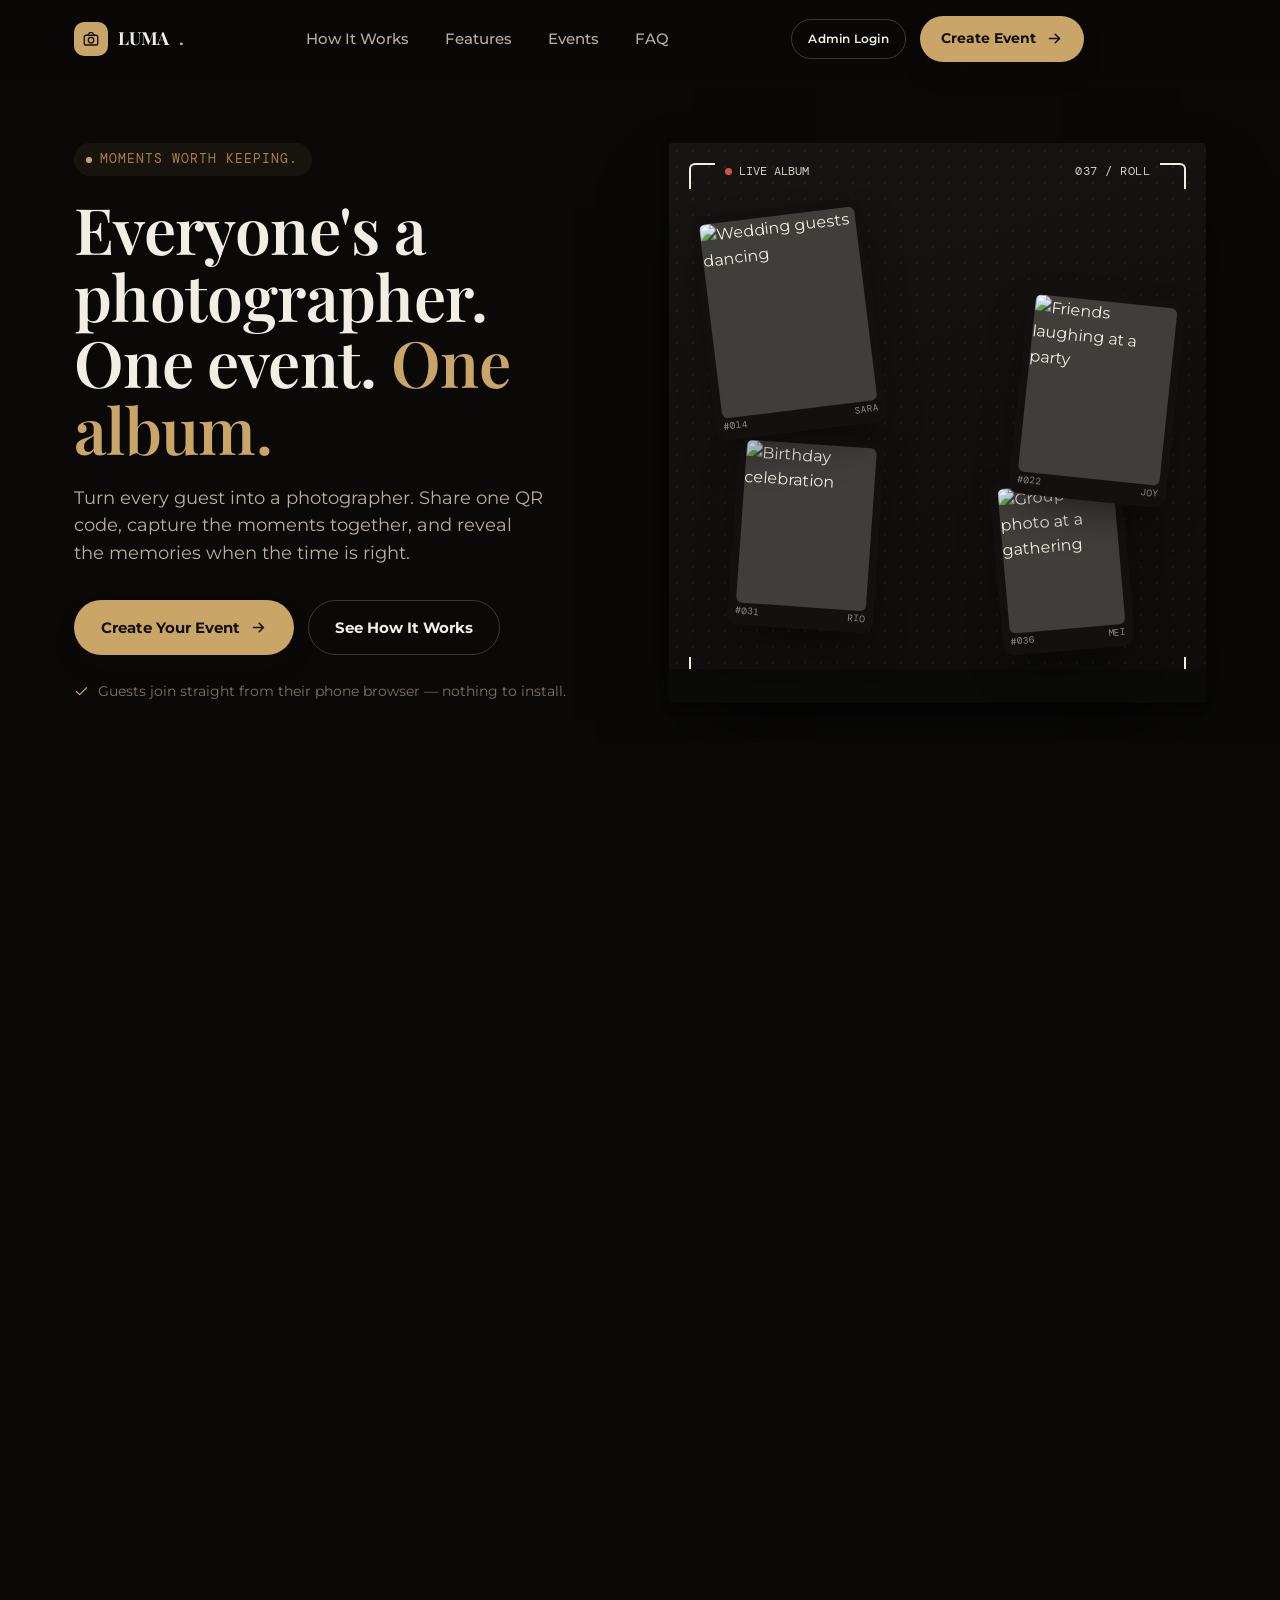
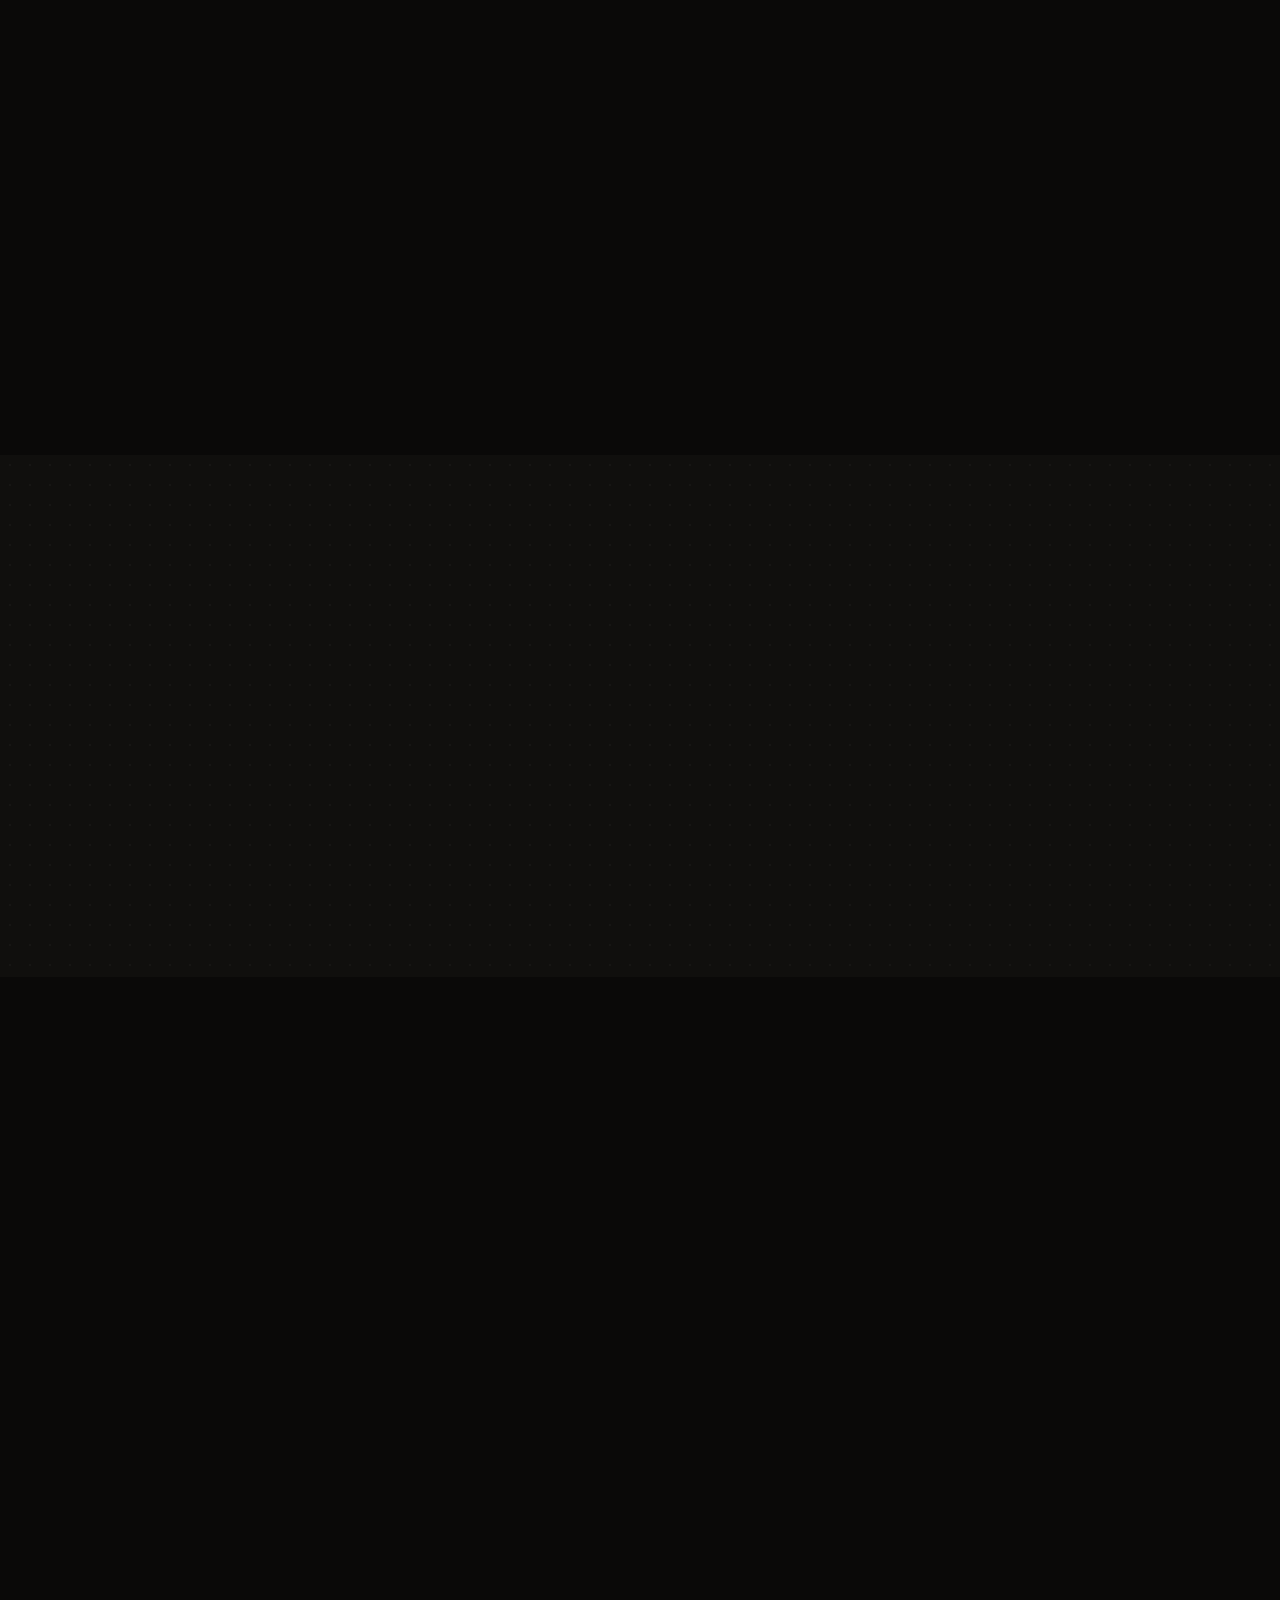
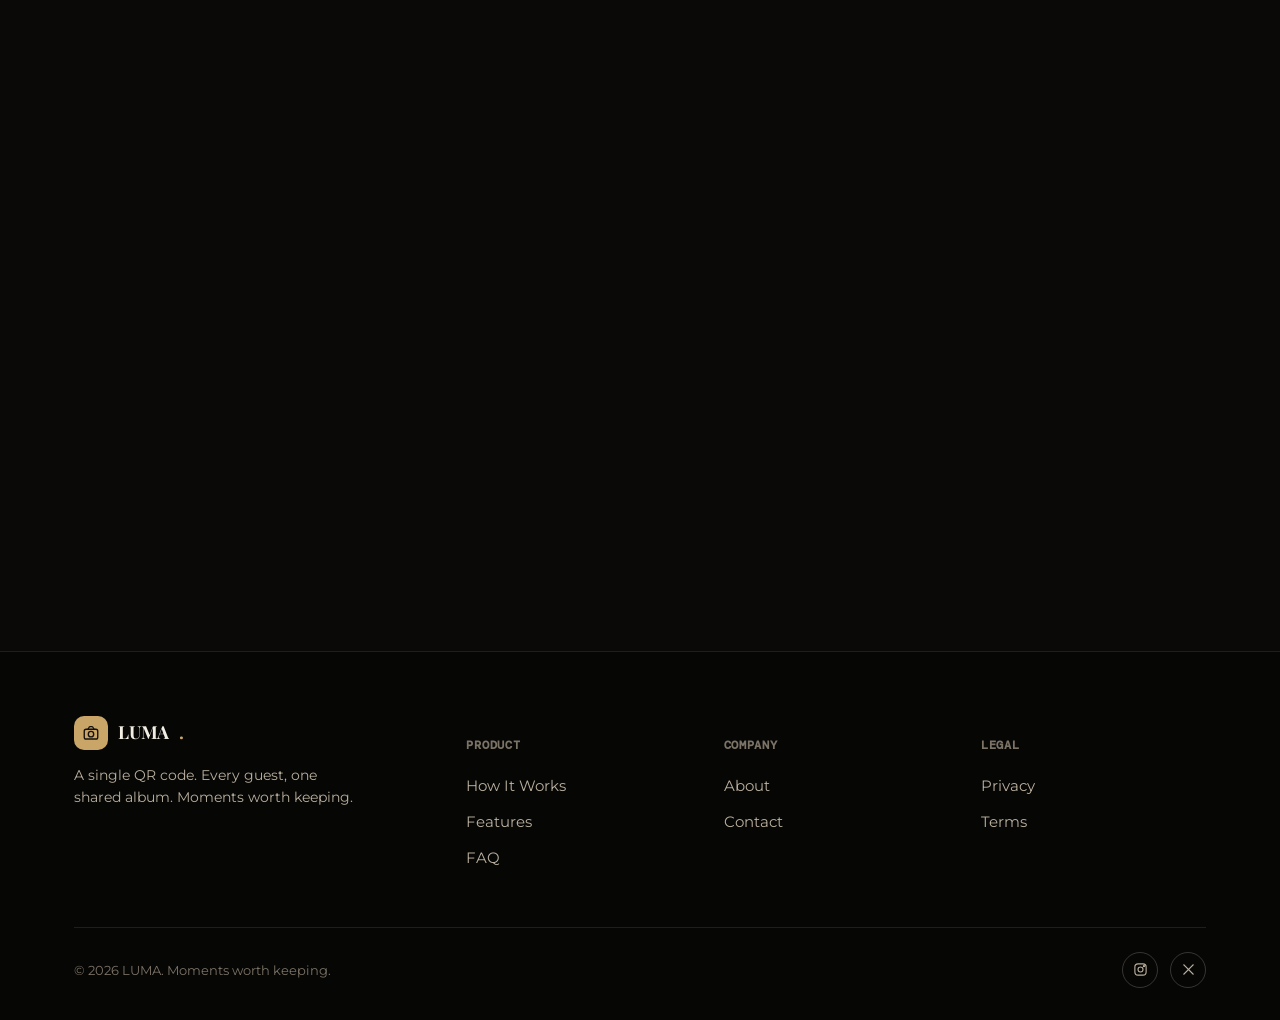
==== commit ef4ed741: "Update index.html" ====
--- a/index.html
+++ b/index.html
@@ -3,13 +3,13 @@
 <head>
 <meta charset="UTF-8">
 <meta name="viewport" content="width=device-width, initial-scale=1.0">
-<title>Disposable Momment — One QR. Everyone Captures.</title>
+<title>LUMA — Moments worth keeping.</title>
 <meta name="description" content="Turn every guest into a photographer. Share one QR code, capture the moments together, and reveal the memories when the time is right.">
 
-<!-- Google Fonts: Space Grotesk (display) + DM Sans (body) -->
+<!-- Google Fonts: Playfair Display (editorial serif) + Montserrat (clean sans) + DM Mono (meta/labels) -->
 <link rel="preconnect" href="https://fonts.googleapis.com">
 <link rel="preconnect" href="https://fonts.gstatic.com" crossorigin>
-<link href="https://fonts.googleapis.com/css2?family=Space+Grotesk:wght@400;500;600;700&family=DM+Sans:ital,wght@0,400;0,500;0,600;0,700;1,400&family=DM+Mono:wght@400;500&display=swap" rel="stylesheet">
+<link href="https://fonts.googleapis.com/css2?family=Playfair+Display:ital,wght@0,400;0,500;0,600;0,700;1,400;1,500&family=Montserrat:ital,wght@0,300;0,400;0,500;0,600;0,700;1,400&family=DM+Mono:wght@400;500&display=swap" rel="stylesheet">
 
 <style>
 
@@ -92,7 +92,7 @@
     100%
   );
 
-  background: #ffffff;
+  background: var(--card);
 
   border-radius: 22px;
 
@@ -137,9 +137,9 @@
 
   justify-content: center;
 
-  background: #fef2f2;
-
-  color: #dc2626;
+  background: var(--danger-wash);
+
+  color: var(--danger);
 
   margin-bottom: 18px;
 
@@ -179,7 +179,7 @@
 
   line-height: 1.25;
 
-  color: #111827;
+  color: var(--ink);
 
   margin-bottom: 8px;
 
@@ -191,7 +191,7 @@
 
   line-height: 1.6;
 
-  color: #6b7280;
+  color: var(--ink-soft);
 
 }
 
@@ -206,10 +206,10 @@
 
   border-radius: 14px;
 
-  background: #f8fafc;
+  background: var(--surface-hover);
 
   border: 1px solid
-    #e5e7eb;
+    var(--line);
 
 }
 
@@ -221,7 +221,7 @@
 
   letter-spacing: 0.08em;
 
-  color: #9ca3af;
+  color: var(--ink-faint);
 
   margin-bottom: 5px;
 
@@ -233,7 +233,7 @@
 
   font-weight: 600;
 
-  color: #1f2937;
+  color: var(--ink);
 
   word-break: break-word;
 
@@ -278,29 +278,29 @@
 
 .admin-delete-cancel {
 
-  background: #f1f5f9;
-
-  color: #334155;
+  background: var(--surface-hover);
+
+  color: var(--ink-soft);
 
 }
 
 .admin-delete-cancel:hover {
 
-  background: #e2e8f0;
+  background: var(--line-strong);
 
 }
 
 .admin-delete-confirm {
 
-  background: #dc2626;
-
-  color: #ffffff;
+  background: var(--danger);
+
+  color: var(--ink);
 
 }
 
 .admin-delete-confirm:hover {
 
-  background: #b91c1c;
+  background: var(--danger-deep);
 
 }
 
@@ -409,31 +409,41 @@
    DESIGN TOKENS
    ================================================== */
 :root{
-  --bg:            #FAF9F6;
-  --bg-deep:       #F3F0E9;
-  --card:          #FFFFFF;
-  --ink:           #111111;
-  --ink-soft:      #6B6B6B;
-  --ink-faint:     #A6A29A;
-  --line:          rgba(17,17,17,0.09);
-  --line-strong:   rgba(17,17,17,0.16);
-
-  --accent:        #E15B27;
-  --accent-deep:   #B8451A;
-  --accent-soft:   #FBD9BE;
-  --accent-wash:   #FDEEE2;
-
-  --font-display:  'Space Grotesk', 'DM Sans', sans-serif;
-  --font-body:     'DM Sans', sans-serif;
+  /* ---- LUMA palette: deep charcoal / warm ivory / champagne gold ---- */
+  --bg:            #0A0908;
+  --bg-deep:       #060605;
+  --card:          #131110;
+  --card-raised:   #17140F;
+  --fill-strong:   #050403;
+  --ink:           #F3EEE3;
+  --ink-soft:      #B9AF9E;
+  --ink-faint:     #7C7367;
+  --line:          rgba(243,238,227,0.10);
+  --line-strong:   rgba(243,238,227,0.20);
+  --surface-hover: rgba(243,238,227,0.05);
+
+  --accent:        #C9A567;
+  --accent-deep:   #A9803F;
+  --accent-light:  #E2C084;
+  --accent-soft:   rgba(201,165,103,0.16);
+  --accent-wash:   rgba(201,165,103,0.07);
+  --accent-ink:    #14110B;
+
+  --danger:        #B5453D;
+  --danger-deep:   #8F332C;
+  --danger-wash:   rgba(181,69,61,0.14);
+
+  --font-display:  'Playfair Display', 'Montserrat', serif;
+  --font-body:     'Montserrat', sans-serif;
   --font-mono:     'DM Mono', monospace;
 
-  --radius-sm:     14px;
-  --radius-md:     22px;
-  --radius-lg:     32px;
+  --radius-sm:     2px;
+  --radius-md:     3px;
+  --radius-lg:     4px;
   --radius-pill:   999px;
 
-  --shadow-soft:   0 1px 2px rgba(17,17,17,0.04), 0 12px 30px -12px rgba(17,17,17,0.10);
-  --shadow-lift:   0 4px 10px rgba(17,17,17,0.05), 0 30px 60px -20px rgba(17,17,17,0.20);
+  --shadow-soft:   0 1px 2px rgba(0,0,0,0.24), 0 12px 30px -12px rgba(0,0,0,0.55);
+  --shadow-lift:   0 4px 10px rgba(0,0,0,0.30), 0 40px 80px -24px rgba(0,0,0,0.70);
 
   --ease:          cubic-bezier(.22,.9,.32,1);
   --dur:           .7s;
@@ -522,7 +532,7 @@
   white-space:nowrap;
 }
 .btn-primary{
-  background:var(--ink); color:#fff;
+  background:var(--accent); color:var(--accent-ink);
   box-shadow:0 1px 1px rgba(17,17,17,.1), 0 14px 28px -14px rgba(17,17,17,.55);
 }
 .btn-primary:hover{ background:var(--accent-deep); transform:translateY(-2px); box-shadow:0 1px 1px rgba(17,17,17,.1), 0 18px 32px -12px rgba(225,91,39,.45); }
@@ -540,9 +550,9 @@
    ================================================== */
 .navbar{
   position:sticky; top:0; z-index:100;
-  background:rgba(250,249,246,0.78);
-  backdrop-filter:blur(14px) saturate(1.4);
-  -webkit-backdrop-filter:blur(14px) saturate(1.4);
+  background:rgba(10,9,8,0.82);
+  backdrop-filter:blur(14px) saturate(1.2);
+  -webkit-backdrop-filter:blur(14px) saturate(1.2);
   border-bottom:1px solid transparent;
   transition:border-color .3s ease, box-shadow .3s ease;
 }
@@ -553,7 +563,7 @@
 }
 .brand{ display:flex; align-items:center; gap:10px; font-family:var(--font-display); font-weight:700; font-size:18px; letter-spacing:-.01em; }
 .brand-mark{
-  width:34px; height:34px; border-radius:10px; background:var(--ink);
+  width:34px; height:34px; border-radius:10px; background:var(--accent);
   display:flex; align-items:center; justify-content:center; flex:none;
 }
 .brand-mark svg{ width:18px; height:18px; }
@@ -565,7 +575,7 @@
   position:relative; padding:4px 0; transition:color .25s ease;
 }
 .nav-links a::after{
-  content:''; position:absolute; left:0; right:100%; bottom:-2px; height:1.5px; background:var(--ink);
+  content:''; position:absolute; left:0; right:100%; bottom:-2px; height:1.5px; background:var(--accent);
   transition:right .3s var(--ease);
 }
 .nav-links a:hover{ color:var(--ink); }
@@ -599,9 +609,9 @@
 }
 
 .admin-login-btn:hover {
-  background: var(--ink);
+  background: var(--accent);
   border-color: var(--ink);
-  color: #fff;
+  color: var(--accent-ink);
   transform: translateY(-1px);
 }
 
@@ -753,8 +763,8 @@
 }
 
 .admin-login-close:hover {
-  background: var(--ink);
-  color: #fff;
+  background: var(--fill-strong);
+  color: var(--ink);
 }
 
 .admin-login-form {
@@ -783,7 +793,7 @@
   border: 1px solid var(--line-strong);
   border-radius: 14px;
 
-  background: #fff;
+  background: var(--card);
 
   color: var(--ink);
 
@@ -844,8 +854,8 @@
   border: 0;
   border-radius: var(--radius-pill);
 
-  background: var(--ink);
-  color: #fff;
+  background: var(--accent);
+  color: var(--accent-ink);
 
   font-family: var(--font-body);
   font-size: 13px;
@@ -956,9 +966,9 @@
 }
 
 .admin-dashboard-btn.primary {
-  background: var(--ink);
+  background: var(--accent);
   border-color: var(--ink);
-  color: #fff;
+  color: var(--accent-ink);
 }
 
 .admin-dashboard-btn:hover {
@@ -1148,6 +1158,8 @@
 
   align-items: center;
 
+  flex-wrap: wrap;
+
   gap: 8px;
 }
 
@@ -1160,9 +1172,9 @@
 
   border: 1px solid var(--line-strong);
 
-  background: var(--ink);
-
-  color: #fff;
+  background: var(--accent);
+
+  color: var(--accent-ink);
 
   font-size: 11px;
   font-weight: 600;
@@ -1183,7 +1195,7 @@
 
   border: 1px solid var(--line-strong);
 
-  background: #ffffff;
+  background: var(--card);
 
   color: var(--ink);
 
@@ -1202,7 +1214,37 @@
   background: var(--bg-deep);
   border-color: var(--ink);
 }
-
+.admin-event-live {
+  min-height: 38px;
+
+  padding: 0 13px;
+
+  border-radius: 10px;
+
+  border: 1px solid var(--accent);
+
+  background: var(--accent-wash);
+
+  color: var(--accent-deep);
+
+  font-size: 11px;
+  font-weight: 600;
+
+  cursor: pointer;
+
+  transition:
+    background .2s ease,
+    color .2s ease,
+    border-color .2s ease,
+    transform .2s ease;
+}
+
+.admin-event-live:hover {
+  background: var(--accent);
+  border-color: var(--accent);
+  color: var(--ink);
+  transform: translateY(-1px);
+}
 
 .admin-event-delete {
   min-height: 38px;
@@ -1213,9 +1255,9 @@
 
   border: 1px solid #e3caca;
 
-  background: #fff5f5;
-
-  color: #a33a3a;
+  background: var(--danger-wash);
+
+  color: var(--danger);
 
   font-size: 11px;
   font-weight: 600;
@@ -1229,9 +1271,9 @@
 }
 
 .admin-event-delete:hover {
-  background: #a33a3a;
-  border-color: #a33a3a;
-  color: #ffffff;
+  background: var(--danger);
+  border-color: var(--danger);
+  color: var(--ink);
 }
 
 .admin-empty {
@@ -1318,9 +1360,10 @@
     width: 100%;
   }
   .admin-event-management,
+  .admin-event-live,
   .admin-event-delete {
-  width: 100%;
-}
+    width: 100%;
+  }
 
 }
 
@@ -1410,24 +1453,24 @@
 .stage-badge{
   position:absolute; top:20px; left:56px;
   display:flex; align-items:center; gap:7px;
-  font-family:var(--font-mono); font-size:11.5px; color:#fff; opacity:.85;
+  font-family:var(--font-mono); font-size:11.5px; color:var(--ink); opacity:.85;
 }
 .rec-dot{ width:7px; height:7px; border-radius:50%; background:#FF5B4C; animation:pulse-rec 1.6s ease-in-out infinite; }
 @keyframes pulse-rec{ 0%,100%{ opacity:1; } 50%{ opacity:.3; } }
 
 .frame-counter{
   position:absolute; top:20px; right:56px;
-  font-family:var(--font-mono); font-size:11.5px; color:#fff; opacity:.85; letter-spacing:.04em;
+  font-family:var(--font-mono); font-size:11.5px; color:var(--ink); opacity:.85; letter-spacing:.04em;
 }
 
 .photo-card{
   position:absolute;
-  background:#fff; border-radius:12px; padding:8px 8px 22px;
+  background:var(--card); border-radius:12px; padding:8px 8px 22px;
   box-shadow:0 20px 40px -12px rgba(0,0,0,.5);
   width:150px;
 }
 .photo-card .frame{
-  width:100%; aspect-ratio:4/5; border-radius:6px; overflow:hidden; background:#ddd;
+  width:100%; aspect-ratio:4/5; border-radius:6px; overflow:hidden; background:var(--line-strong);
 }
 .photo-card .frame img{ width:100%; height:100%; object-fit:cover; }
 .photo-card .cap{
@@ -1505,7 +1548,7 @@
   background:var(--accent-wash); display:inline-block; padding:4px 10px; border-radius:var(--radius-pill);
 }
 .step-icon{
-  width:46px; height:46px; border-radius:13px; background:var(--ink); color:#fff;
+  width:46px; height:46px; border-radius:13px; background:var(--fill-strong); color:var(--accent);
   display:flex; align-items:center; justify-content:center; margin-top:20px;
 }
 .step-icon svg{ width:22px; height:22px; }
@@ -1581,7 +1624,7 @@
 .scr-welcome .ring svg{ width:24px; height:24px; }
 .scr-welcome h5{ font-family:var(--font-display); font-size:15px; font-weight:600; margin-top:6px; }
 .scr-welcome p{ font-size:11.5px; color:var(--ink-soft); }
-.scr-btn{ margin-top:14px; background:var(--ink); color:#fff; font-size:11px; font-weight:700; padding:10px 20px; border-radius:var(--radius-pill); }
+.scr-btn{ margin-top:14px; background:var(--fill-strong); color:var(--ink); font-size:11px; font-weight:700; padding:10px 20px; border-radius:var(--radius-pill); }
 
 /* screen 2: name */
 .scr-name{ display:flex; flex-direction:column; justify-content:center; height:100%; padding:22px; gap:14px; }
@@ -1627,8 +1670,8 @@
   opacity:.7;
 }
 .reveal-grid{ position:relative; z-index:1; display:grid; grid-template-columns:1fr 1fr; gap:56px; align-items:center; }
-.reveal-copy .eyebrow{ background:rgba(225,91,39,.15); color:#FFB88C; }
-.reveal-copy h2{ font-size:clamp(28px,4vw,42px); line-height:1.14; margin-top:16px; color:#fff; }
+.reveal-copy .eyebrow{ background:rgba(225,91,39,.15); color:var(--accent-light); }
+.reveal-copy h2{ font-size:clamp(28px,4vw,42px); line-height:1.14; margin-top:16px; color:var(--ink); }
 .reveal-copy p{ color:rgba(244,241,234,.62); margin-top:16px; font-size:16.5px; max-width:440px; }
 
 /* film roll device */
@@ -1639,8 +1682,8 @@
 }
 .roll-top{ display:flex; justify-content:space-between; align-items:center; }
 .roll-top .tag{ font-family:var(--font-mono); font-size:11px; letter-spacing:.1em; color:rgba(244,241,234,.5); text-transform:uppercase; }
-.roll-top .status{ display:flex; align-items:center; gap:7px; font-family:var(--font-mono); font-size:11px; color:#FFB88C; }
-.roll-top .status .blink{ width:6px; height:6px; border-radius:50%; background:#FFB88C; animation:pulse-rec 1.4s ease-in-out infinite; }
+.roll-top .status{ display:flex; align-items:center; gap:7px; font-family:var(--font-mono); font-size:11px; color:var(--accent-light); }
+.roll-top .status .blink{ width:6px; height:6px; border-radius:50%; background:var(--accent-light); animation:pulse-rec 1.4s ease-in-out infinite; }
 
 .roll-track{
   margin-top:22px; height:16px; border-radius:8px; background:rgba(255,255,255,.06);
@@ -1648,7 +1691,7 @@
 }
 .roll-track .fill{
   position:absolute; left:0; top:0; bottom:0; width:0%;
-  background:linear-gradient(90deg,#B8451A,#E15B27);
+  background:linear-gradient(90deg,var(--accent-deep),var(--accent));
   border-radius:8px;
   transition:width 1s linear;
 }
@@ -1700,7 +1743,7 @@
    ================================================== */
 .cta-section{
   margin:0 24px; max-width:1132px; margin-left:auto; margin-right:auto;
-  background:var(--ink); color:#fff; border-radius:var(--radius-lg);
+  background:var(--fill-strong); color:var(--ink); border-radius:var(--radius-lg);
   padding:74px 40px; text-align:center; position:relative; overflow:hidden;
 }
 .cta-section::before{
@@ -1708,10 +1751,10 @@
   background:radial-gradient(circle at 80% 0%, rgba(225,91,39,.35), transparent 55%);
 }
 .cta-inner{ position:relative; z-index:1; max-width:560px; margin:0 auto; }
-.cta-section h2{ font-size:clamp(28px,4.4vw,44px); color:#fff; line-height:1.12; }
+.cta-section h2{ font-size:clamp(28px,4.4vw,44px); color:var(--ink); line-height:1.12; }
 .cta-section .sub{ margin-top:16px; color:rgba(255,255,255,.66); font-size:16.5px; }
-.cta-section .btn-primary{ margin-top:30px; background:#fff; color:var(--ink); }
-.cta-section .btn-primary:hover{ background:var(--accent); color:#fff; }
+.cta-section .btn-primary{ margin-top:30px; background:var(--card); color:var(--ink); }
+.cta-section .btn-primary:hover{ background:var(--accent); color:var(--ink); }
 .cta-section .fine{ margin-top:18px; font-size:13px; color:rgba(255,255,255,.42); }
 
 /* ==================================================
@@ -1833,7 +1876,7 @@
   font-size: 24px; line-height: 1; cursor: pointer;
   transition: background .25s ease, color .25s ease, transform .25s ease;
 }
-.edit-event-close:hover { background: var(--ink); color: #fff; transform: rotate(90deg); }
+.edit-event-close:hover { background: var(--fill-strong); color: var(--ink); transform: rotate(90deg); }
 .edit-event-actions { display: flex; gap: 10px; margin-top: 22px; }
 .edit-event-actions .btn { flex: 1; min-height: 52px; }
 .edit-event-note { text-align: center; color: var(--ink-faint); font-size: 12.5px; margin-top: 14px; }
@@ -2003,8 +2046,8 @@
 }
 
 .create-event-close:hover {
-  background: var(--ink);
-  color: #fff;
+  background: var(--fill-strong);
+  color: var(--ink);
   transform: rotate(90deg);
 }
 
@@ -2028,8 +2071,8 @@
   align-items: center;
   justify-content: center;
 
-  background: var(--ink);
-  color: #fff;
+  background: var(--accent);
+  color: var(--accent-ink);
 
   font-size: 30px;
   font-weight: 700;
@@ -2133,7 +2176,7 @@
   align-items: center;
   justify-content: center;
 
-  background: #fff;
+  background: var(--card);
 
   border: 1px solid var(--line);
 
@@ -2217,9 +2260,9 @@
 
   border-radius: 10px;
 
-  background: var(--ink);
-
-  color: #fff;
+  background: var(--accent);
+
+  color: var(--accent-ink);
 
   font-size: 12px;
   font-weight: 600;
@@ -2261,7 +2304,7 @@
 }
 
 .host-access-section {
-  background: #fff;
+  background: var(--card);
   border-color: var(--line-strong);
 }
 
@@ -2376,7 +2419,7 @@
 
 .form-input:focus {
   border-color: var(--accent);
-  background: #fff;
+  background: var(--card);
   box-shadow: 0 0 0 4px var(--accent-wash);
 }
 
@@ -2605,7 +2648,7 @@
   padding: 22px;
   border: 1px solid var(--line);
   border-radius: 18px;
-  background: #fff;
+  background: var(--card);
 }
 
 .management-stat-label {
@@ -2632,7 +2675,7 @@
 .management-dashboard-card {
   border: 1px solid var(--line);
   border-radius: 22px;
-  background: #fff;
+  background: var(--card);
   padding: 28px;
   margin-bottom: 18px;
 }
@@ -2787,7 +2830,7 @@
 
   aspect-ratio: 4 / 5;
 
-  background: #eee;
+  background: var(--surface-hover);
 
   overflow: hidden;
 
@@ -3019,7 +3062,7 @@
   justify-content: space-between;
   gap: 16px;
 
-  color: #fff;
+  color: var(--ink);
 }
 
 .photo-lightbox-guest {
@@ -3057,7 +3100,7 @@
   border-radius: 50%;
 
   background: rgba(255,255,255,.08);
-  color: #fff;
+  color: var(--ink);
 
   display: flex;
   align-items: center;
@@ -3149,7 +3192,7 @@
 
   border-color: rgba(220,80,80,.4);
 
-  color: #fff;
+  color: var(--ink);
 }
 
 .photo-lightbox-delete:disabled {
@@ -3225,7 +3268,7 @@
 }
 
 .host-management-access-box {
-  background: #fff;
+  background: var(--card);
   border-color: var(--line-strong);
 }
 
@@ -3275,7 +3318,7 @@
   align-items: center;
   justify-content: center;
 
-  background: #fff;
+  background: var(--card);
   border: 1px solid var(--line-strong);
   border-radius: 18px;
 
@@ -3322,7 +3365,7 @@
   border: 1px solid var(--line);
   border-radius: 10px;
 
-  background: #fff;
+  background: var(--card);
   color: var(--ink-soft);
 
   font-family: var(--font-mono);
@@ -3339,8 +3382,8 @@
   border: 0;
   border-radius: 10px;
 
-  background: var(--ink);
-  color: #fff;
+  background: var(--accent);
+  color: var(--accent-ink);
 
   font-size: 11px;
   font-weight: 600;
@@ -3498,7 +3541,7 @@
   display: none;
   align-items: center;
   justify-content: center;
-  background: #faf9f6;
+  background: var(--bg);
   opacity: 1;
   transition: opacity 0.35s ease;
 }
@@ -3528,7 +3571,7 @@
   justify-content: center;
 
   background: #111111;
-  color: #ffffff;
+  color: var(--ink);
   border-radius: 50%;
 }
 
@@ -3543,7 +3586,7 @@
   font-size: 11px;
   font-weight: 600;
   letter-spacing: 0.16em;
-  color: #e85b24;
+  color: var(--accent);
 }
 
 .management-loading-card h2 {
@@ -3572,7 +3615,7 @@
   width: 7px;
   height: 7px;
   border-radius: 50%;
-  background: #e85b24;
+  background: var(--accent);
   animation: managementLoadingPulse 1.2s infinite ease-in-out;
 }
 
@@ -3609,7 +3652,7 @@
   display: none;
   align-items: center;
   justify-content: center;
-  background: #faf9f6;
+  background: var(--bg);
   text-align: center;
 }
 
@@ -3635,7 +3678,7 @@
   border-radius: 18px;
 
   color: var(--accent-deep);
-  background: #fff;
+  background: var(--card);
 }
 
 .guest-loading-icon svg {
@@ -3678,7 +3721,7 @@
   width: 6px;
   height: 6px;
   border-radius: 50%;
-  background: var(--ink);
+  background: var(--accent);
   animation: guest-loading-dot 1.2s infinite ease-in-out;
 }
 
@@ -3722,7 +3765,7 @@
 }
 
 .guest-event-card {
-  background: #fff;
+  background: var(--card);
   border: 1px solid var(--line);
   border-radius: 24px;
   padding: 34px;
@@ -3758,7 +3801,7 @@
   border-radius: 12px;
   padding: 14px 16px;
   font: inherit;
-  background: #fff;
+  background: var(--card);
 }
 
 .guest-upload-box {
@@ -3788,7 +3831,7 @@
   border: 1px solid var(--line);
   border-radius: 16px;
 
-  background: #fff;
+  background: var(--card);
   color: var(--ink);
 
   cursor: pointer;
@@ -3802,7 +3845,7 @@
 .guest-photo-option:hover {
   transform: translateY(-2px);
   border-color: var(--line-strong);
-  background: #faf9f6;
+  background: var(--bg);
 }
 
 .guest-photo-option:active {
@@ -3926,7 +3969,7 @@
 
   border-radius: 24px;
 
-  background: #fff;
+  background: var(--card);
 
   text-align: center;
 
@@ -4065,7 +4108,7 @@
 .admin-delete-dialog {
   width: min(430px, 100%);
 
-  background: #ffffff;
+  background: var(--card);
 
   border-radius: 20px;
 
@@ -4095,8 +4138,8 @@
 
   border-radius: 50%;
 
-  background: #fef2f2;
-  color: #dc2626;
+  background: var(--danger-wash);
+  color: var(--danger);
 
   font-size: 20px;
   font-weight: 800;
@@ -4108,7 +4151,7 @@
   font-size: 21px;
   font-weight: 700;
 
-  color: #111827;
+  color: var(--ink);
 
   margin-bottom: 8px;
 }
@@ -4117,7 +4160,7 @@
   font-size: 14px;
   line-height: 1.6;
 
-  color: #6b7280;
+  color: var(--ink-soft);
 }
 
 .admin-delete-event-box {
@@ -4127,9 +4170,9 @@
 
   border-radius: 12px;
 
-  background: #f8fafc;
-
-  border: 1px solid #e5e7eb;
+  background: var(--surface-hover);
+
+  border: 1px solid var(--line);
 }
 
 .admin-delete-event-label {
@@ -4138,7 +4181,7 @@
 
   letter-spacing: .08em;
 
-  color: #9ca3af;
+  color: var(--ink-faint);
 
   margin-bottom: 5px;
 }
@@ -4147,7 +4190,7 @@
   font-size: 15px;
   font-weight: 600;
 
-  color: #1f2937;
+  color: var(--ink);
 
   word-break: break-word;
 }
@@ -4179,21 +4222,21 @@
 }
 
 .admin-delete-cancel {
-  background: #f1f5f9;
-  color: #334155;
+  background: var(--surface-hover);
+  color: var(--ink-soft);
 }
 
 .admin-delete-cancel:hover {
-  background: #e2e8f0;
+  background: var(--line-strong);
 }
 
 .admin-delete-confirm {
-  background: #dc2626;
-  color: #ffffff;
+  background: var(--danger);
+  color: var(--ink);
 }
 
 .admin-delete-confirm:hover {
-  background: #b91c1c;
+  background: var(--danger-deep);
 }
 
 .admin-delete-cancel:disabled,
@@ -4263,8 +4306,8 @@
   align-items: center;
   justify-content: center;
 
-  background: var(--ink);
-  color: #fff;
+  background: var(--accent);
+  color: var(--accent-ink);
 
   font-size: 30px;
   font-weight: 700;
@@ -4390,7 +4433,7 @@
   align-items: center;
   justify-content: center;
 
-  background: #fff;
+  background: var(--card);
 
   border: 1px solid var(--line);
 
@@ -4435,6 +4478,63 @@
 
 }
 
+
+/* ==================================================
+   LIVE MEMORY WALL — PUBLIC DISPLAY
+   ================================================== */
+#liveView {
+  --live-bg: #0b0a09;
+  --live-card: #fffdf8;
+  --live-muted: rgba(255,255,255,.56);
+  --live-line: rgba(255,255,255,.13);
+  position: fixed;
+  inset: 0;
+  z-index: 999998;
+  display: none;
+  overflow: hidden;
+  background: var(--live-bg);
+  color: var(--ink);
+}
+#liveView.is-visible { display: block; }
+body.live-view-active { overflow: hidden !important; background: var(--live-bg) !important; }
+.live-view-shell { position: relative; z-index: 3; width: 100%; height: 100%; min-height: 100vh; display: flex; flex-direction: column; box-sizing: border-box; padding: clamp(20px,3vw,46px) clamp(20px,4vw,64px) clamp(16px,2.5vw,34px); }
+.live-view-noise { position:absolute; inset:-50%; z-index:1; pointer-events:none; opacity:.055; background-image:url("data:image/svg+xml,%3Csvg viewBox='0 0 180 180' xmlns='http://www.w3.org/2000/svg'%3E%3Cfilter id='n'%3E%3CfeTurbulence type='fractalNoise' baseFrequency='.85' numOctaves='3' stitchTiles='stitch'/%3E%3C/filter%3E%3Crect width='100%25' height='100%25' filter='url(%23n)' opacity='.65'/%3E%3C/svg%3E"); transform:rotate(.001deg); }
+.live-view-vignette { position:absolute; inset:0; z-index:2; pointer-events:none; background:radial-gradient(circle at 50% 46%,transparent 0 38%,rgba(0,0,0,.18) 72%,rgba(0,0,0,.68) 100%),linear-gradient(180deg,rgba(0,0,0,.30),transparent 18%,transparent 82%,rgba(0,0,0,.38)); }
+.live-view-header,.live-view-footer { position:relative; z-index:5; display:flex; align-items:center; justify-content:space-between; gap:24px; flex:0 0 auto; }
+.live-brand { font-family:"DM Mono",monospace; font-size:10px; line-height:1; letter-spacing:.18em; color:rgba(255,255,255,.62); }
+.live-event-name { margin-top:8px; max-width:min(58vw,720px); overflow:hidden; text-overflow:ellipsis; white-space:nowrap; font-family:"Playfair Display",serif; font-size:clamp(18px,2.2vw,30px); font-weight:500; letter-spacing:-.035em; }
+.live-status-block { display:flex; align-items:center; gap:9px; white-space:nowrap; font-family:"DM Mono",monospace; font-size:10px; letter-spacing:.12em; color:rgba(255,255,255,.68); }
+.live-status-dot { width:7px; height:7px; border-radius:50%; background:var(--accent); box-shadow:0 0 0 5px rgba(232,91,36,.10),0 0 18px rgba(232,91,36,.55); animation:livePulse 1.8s ease-in-out infinite; }
+.live-status-divider { width:1px; height:12px; margin:0 3px; background:var(--live-line); }
+@keyframes livePulse { 0%,100%{opacity:.72;transform:scale(.9)} 50%{opacity:1;transform:scale(1.08)} }
+.live-memory-stage { position:relative; flex:1 1 auto; min-height:0; display:flex; flex-direction:column; justify-content:center; gap:clamp(8px,1.2vw,18px); margin:clamp(16px,2vw,30px) -12vw 0; overflow:hidden; transform:rotate(-1deg) scale(1.03); }
+.live-lane { position:relative; width:max-content; flex:0 0 auto; }
+.live-lane-track { display:flex; width:max-content; align-items:flex-start; will-change:transform; }
+.live-lane-one .live-lane-track { animation:liveRollLeft 52s linear infinite; }
+.live-lane-two .live-lane-track { animation:liveRollRight 64s linear infinite; }
+.live-lane-three .live-lane-track { animation:liveRollLeft 59s linear infinite; }
+.live-lane-sequence { display:flex; align-items:flex-start; gap:clamp(18px,2vw,34px); padding-right:clamp(18px,2vw,34px); }
+@keyframes liveRollLeft { from{transform:translate3d(0,0,0)} to{transform:translate3d(-50%,0,0)} }
+@keyframes liveRollRight { from{transform:translate3d(-50%,0,0)} to{transform:translate3d(0,0,0)} }
+.live-polaroid { position:relative; flex:0 0 auto; width:clamp(148px,13vw,245px); padding:clamp(9px,.8vw,14px) clamp(9px,.8vw,14px) clamp(30px,2.4vw,45px); box-sizing:border-box; background:var(--live-card); color:#171512; box-shadow:0 24px 45px rgba(0,0,0,.28),0 5px 12px rgba(0,0,0,.16); transform:rotate(var(--polaroid-rotate,0deg)); transition:transform .35s ease,box-shadow .35s ease; }
+.live-polaroid:hover { transform:translateY(-5px) rotate(0deg) scale(1.015); box-shadow:0 28px 55px rgba(0,0,0,.34),0 7px 15px rgba(0,0,0,.18); }
+.live-polaroid-photo { position:relative; width:100%; aspect-ratio:1/1.08; overflow:hidden; background:#e9e6df; }
+.live-polaroid-photo img { display:block; width:100%; height:100%; object-fit:cover; }
+.live-polaroid-caption { position:absolute; left:clamp(9px,.8vw,14px); right:clamp(9px,.8vw,14px); bottom:clamp(8px,.65vw,12px); overflow:hidden; text-overflow:ellipsis; white-space:nowrap; font-family:"DM Mono",monospace; font-size:clamp(8px,.62vw,11px); letter-spacing:.05em; color:#5c574f; }
+.live-polaroid-new { position:absolute; top:-18px; right:-4px; padding:5px 7px; border-radius:999px; background:var(--accent); color:#fff; font-family:"DM Mono",monospace; font-size:7px; letter-spacing:.08em; box-shadow:0 6px 16px rgba(0,0,0,.18); animation:liveNewBadge 4s ease forwards; }
+@keyframes liveNewBadge { 0%{opacity:0;transform:translateY(5px)} 12%,72%{opacity:1;transform:translateY(0)} 100%{opacity:0;transform:translateY(-3px)} }
+.live-empty-state { position:absolute; inset:0; z-index:4; display:flex; flex-direction:column; align-items:center; justify-content:center; text-align:center; pointer-events:none; }
+.live-empty-state[hidden] { display:none; }
+.live-empty-kicker { font-family:"DM Mono",monospace; font-size:9px; letter-spacing:.2em; color:var(--accent); }
+.live-empty-state h1 { margin:16px 0 10px; font-family:"Playfair Display",serif; font-size:clamp(38px,6vw,82px); line-height:.92; letter-spacing:-.055em; font-weight:500; }
+.live-empty-state p { margin:0; color:var(--live-muted); font-size:13px; }
+.live-empty-mark { margin-top:28px; font-size:28px; color:rgba(255,255,255,.28); animation:liveEmptySpin 2.8s linear infinite; }
+@keyframes liveEmptySpin { to{transform:rotate(360deg)} }
+.live-view-footer { justify-content:center; margin-top:clamp(12px,1.8vw,24px); color:rgba(255,255,255,.36); font-family:"DM Mono",monospace; font-size:8px; letter-spacing:.16em; }
+.live-footer-line { width:42px; height:1px; background:rgba(255,255,255,.16); }
+@media (max-width:900px) { .live-view-shell{padding:20px 18px 16px}.live-memory-stage{margin-left:-28vw;margin-right:-28vw;transform:rotate(-1deg) scale(1.02)}.live-lane-three{display:none}.live-polaroid{width:clamp(145px,23vw,210px)} }
+@media (max-width:560px) { .live-view-header{align-items:flex-start}.live-status-block{font-size:8px}.live-event-name{max-width:62vw;font-size:18px}.live-memory-stage{margin-left:-48vw;margin-right:-48vw;gap:8px}.live-lane-two{display:none}.live-polaroid{width:158px;padding:8px 8px 28px}.live-view-footer{font-size:7px} }
+@media (prefers-reduced-motion:reduce) { .live-lane-one .live-lane-track,.live-lane-two .live-lane-track,.live-lane-three .live-lane-track,.live-status-dot,.live-empty-mark{animation-play-state:paused} }
 </style>
 </head>
 
@@ -4457,7 +4557,7 @@
       <div>
 
         <div class="admin-login-eyebrow">
-          Disposable Momment / Admin
+          LUMA / Admin
         </div>
 
         <h2
@@ -4726,7 +4826,7 @@
       <div>
 
         <div class="admin-dashboard-eyebrow">
-          Disposable Momment / Administration
+          LUMA / Administration
         </div>
 
         <h1 class="admin-dashboard-title">
@@ -4860,9 +4960,9 @@
   <div class="nav-inner">
     <a href="#top" class="brand">
       <span class="brand-mark">
-        <svg viewBox="0 0 24 24" fill="none" stroke="#FAF9F6" stroke-width="1.8" stroke-linecap="round" stroke-linejoin="round"><rect x="3" y="7" width="18" height="13" rx="2.5"/><path d="M8 7l1.4-2.6A1.8 1.8 0 0 1 11 3.4h2a1.8 1.8 0 0 1 1.6 1L16 7"/><circle cx="12" cy="13.5" r="3.6"/></svg>
+        <svg viewBox="0 0 24 24" fill="none" stroke="#14110B" stroke-width="1.8" stroke-linecap="round" stroke-linejoin="round"><rect x="3" y="7" width="18" height="13" rx="2.5"/><path d="M8 7l1.4-2.6A1.8 1.8 0 0 1 11 3.4h2a1.8 1.8 0 0 1 1.6 1L16 7"/><circle cx="12" cy="13.5" r="3.6"/></svg>
       </span>
-      Disposable Momment<span class="brand-dot">.</span>
+      LUMA<span class="brand-dot">.</span>
     </a>
 
     <nav class="nav-links">
@@ -4968,7 +5068,7 @@
     <div class="hero-bg-grain"></div>
     <div class="container hero-inner">
       <div class="hero-copy">
-        <span class="eyebrow"><span class="dot"></span>No app. No account. Just scan.</span>
+        <span class="eyebrow"><span class="dot"></span>Moments worth keeping.</span>
         <h1>Everyone's a photographer.<br>One event. <span class="accent-word">One album.</span></h1>
         <p class="lede">Turn every guest into a photographer. Share one QR code, capture the moments together, and reveal the memories when the time is right.</p>
         <div class="hero-cta-row">
@@ -5579,6 +5679,60 @@
 
 </section>
 <!-- ==================================================
+     LIVE MEMORY WALL
+     ================================================== -->
+<section
+  id="liveView"
+  aria-hidden="true"
+>
+  <div class="live-view-noise"></div>
+  <div class="live-view-vignette"></div>
+
+  <div class="live-view-shell">
+    <header class="live-view-header">
+      <div class="live-brand-block">
+        <div class="live-brand">DISPOSABLE MOMMENT</div>
+        <div class="live-event-name" id="liveEventName">Live Memories</div>
+      </div>
+
+      <div class="live-status-block">
+        <span class="live-status-dot"></span>
+        <span>LIVE</span>
+        <span class="live-status-divider"></span>
+        <span id="livePhotoCount">0 MOMENTS</span>
+      </div>
+    </header>
+
+    <main class="live-memory-stage" aria-live="polite">
+      <div class="live-lane live-lane-one">
+        <div class="live-lane-track" id="liveLaneOne"></div>
+      </div>
+
+      <div class="live-lane live-lane-two">
+        <div class="live-lane-track" id="liveLaneTwo"></div>
+      </div>
+
+      <div class="live-lane live-lane-three">
+        <div class="live-lane-track" id="liveLaneThree"></div>
+      </div>
+
+      <div class="live-empty-state" id="liveEmptyState" hidden>
+        <span class="live-empty-kicker">LIVE ALBUM</span>
+        <h1>Memories are<br>being captured.</h1>
+        <p>Waiting for the first photo to arrive.</p>
+        <span class="live-empty-mark">◌</span>
+      </div>
+    </main>
+
+    <footer class="live-view-footer">
+      <span>MEMORIES ARE BEING CAPTURED</span>
+      <span class="live-footer-line"></span>
+      <span id="liveEventHost">ONE EVENT · EVERYONE CAPTURES</span>
+    </footer>
+  </div>
+</section>
+
+<!-- ==================================================
      CREATE EVENT MODAL
      ================================================== -->
 
@@ -6832,6 +6986,71 @@
         </div>
 
       </div>
+                <!-- LIVE / REVEAL -->
+          <div class="management-access-box">
+
+            <div class="management-access-heading">
+
+              <span class="management-access-kicker">
+                LIVE / REVEAL
+              </span>
+
+              <strong>Display your event memories</strong>
+
+              <p>
+                Open this link on a TV, projector, or laptop
+                to display the live photo experience.
+              </p>
+
+            </div>
+
+
+            <div class="management-dashboard-qr-wrapper">
+
+              <div
+                id="dashboardRevealQRCode"
+                class="management-dashboard-qr"
+              ></div>
+
+              <span>
+                Scan to open Live / Reveal Display
+              </span>
+
+            </div>
+
+
+            <div class="management-link-field">
+
+              <label>
+                Live / Reveal Link
+              </label>
+
+              <div class="management-link-row">
+
+                <input
+                  id="dashboardRevealLink"
+                  type="text"
+                  readonly
+                >
+
+                <button
+                  type="button"
+                  id="copyDashboardRevealLink"
+                  class="management-copy-btn"
+                >
+                  Copy
+                </button>
+
+              </div>
+
+              <small
+                id="copyDashboardRevealMessage"
+              ></small>
+
+            </div>
+
+
+          </div>
 <!-- ==================================================
      SHARED MEMORIES
      ================================================== -->
@@ -7017,11 +7236,11 @@
       <div class="footer-brand">
         <a href="#top" class="brand">
           <span class="brand-mark">
-            <svg viewBox="0 0 24 24" fill="none" stroke="#FAF9F6" stroke-width="1.8" stroke-linecap="round" stroke-linejoin="round"><rect x="3" y="7" width="18" height="13" rx="2.5"/><path d="M8 7l1.4-2.6A1.8 1.8 0 0 1 11 3.4h2a1.8 1.8 0 0 1 1.6 1L16 7"/><circle cx="12" cy="13.5" r="3.6"/></svg>
+            <svg viewBox="0 0 24 24" fill="none" stroke="#14110B" stroke-width="1.8" stroke-linecap="round" stroke-linejoin="round"><rect x="3" y="7" width="18" height="13" rx="2.5"/><path d="M8 7l1.4-2.6A1.8 1.8 0 0 1 11 3.4h2a1.8 1.8 0 0 1 1.6 1L16 7"/><circle cx="12" cy="13.5" r="3.6"/></svg>
           </span>
-          Disposable Momment<span class="brand-dot">.</span>
+          LUMA<span class="brand-dot">.</span>
         </a>
-        <p>A simple way to collect everyone's moments in one place.</p>
+        <p>A single QR code. Every guest, one shared album. Moments worth keeping.</p>
       </div>
 
       <div class="footer-col">
@@ -7051,7 +7270,7 @@
     </div>
 
     <div class="footer-bottom">
-      <p>© 2026 Disposable Momment. All rights reserved.</p>
+      <p>© 2026 LUMA. Moments worth keeping.</p>
       <div class="footer-social">
         <a href="#" aria-label="Instagram"><svg viewBox="0 0 24 24" fill="none" stroke="currentColor" stroke-width="1.8"><rect x="3" y="3" width="18" height="18" rx="5"/><circle cx="12" cy="12" r="4"/><circle cx="17.5" cy="6.5" r="1"/></svg></a>
         <a href="#" aria-label="Twitter/X"><svg viewBox="0 0 24 24" fill="none" stroke="currentColor" stroke-width="1.8"><path d="M4 4l16 16M20 4L4 20"/></svg></a>
@@ -7158,6 +7377,7 @@
   doc,
   getDoc,
   getDocs,
+  onSnapshot,
 
   query,
   where,
@@ -8103,6 +8323,16 @@
         </button>
 
         <button
+        type="button"
+        class="admin-event-live"
+        data-admin-open-live="${escapeHtml(
+          event.id
+        )}"
+        >
+          Open Live View →
+        </button>
+
+        <button
           type="button"
           class="admin-event-delete"
           data-admin-delete-event="${escapeHtml(
@@ -8148,6 +8378,55 @@
 
           }
         );
+  /* ==================================================
+   OPEN LIVE VIEW FROM ADMIN
+   ================================================== */
+
+adminEventsList
+  .querySelectorAll(
+    "[data-admin-open-live]"
+  )
+  .forEach(
+    function(button) {
+
+      button.addEventListener(
+        "click",
+        function() {
+
+          const eventId =
+            button.dataset
+              .adminOpenLive;
+
+          if (!eventId) {
+
+            alert(
+              "Event ID is missing."
+            );
+
+            return;
+          }
+
+
+          /*
+           * Public Live / Reveal URL
+           *
+           * No management token is exposed.
+           */
+          const liveUrl =
+            `${window.location.origin}${window.location.pathname}?event=${encodeURIComponent(eventId)}&view=live`;
+
+
+          /*
+           * Open Live View
+           */
+          window.location.href =
+            liveUrl;
+
+        }
+      );
+
+    }
+  );      
 
       }
     );
@@ -10164,7 +10443,19 @@
   document.getElementById(
     "copyDashboardManagementMessage"
   );
-
+const dashboardRevealQRCode =
+  document.getElementById("dashboardRevealQRCode");
+
+const dashboardRevealLink =
+  document.getElementById("dashboardRevealLink");
+
+const copyDashboardRevealLink =
+  document.getElementById("copyDashboardRevealLink");
+
+const copyDashboardRevealMessage =
+  document.getElementById(
+    "copyDashboardRevealMessage"
+  );
 
 /* ==================================================
    FORMATTERS
@@ -11354,6 +11645,41 @@
     const managementUrl =
       `${window.location.origin}${window.location.pathname}?manage=${encodeURIComponent(managementToken)}`;
 
+      /*
+ * Public Live / Reveal URL
+ *
+ * IMPORTANT:
+ * This URL contains only the public event ID.
+ * The private management token is NOT exposed here.
+ */
+const revealUrl =
+  `${window.location.origin}${window.location.pathname}?event=${encodeURIComponent(eventId)}&view=live`;
+
+
+/*
+ * Set Live / Reveal Link
+ */
+dashboardRevealLink.value =
+  revealUrl;
+
+
+/*
+ * Generate Live / Reveal QR
+ */
+dashboardRevealQRCode.innerHTML = "";
+
+new QRCode(
+  dashboardRevealQRCode,
+  {
+    text: revealUrl,
+    width: 166,
+    height: 166,
+    colorDark: "#111111",
+    colorLight: "#ffffff",
+    correctLevel:
+      QRCode.CorrectLevel.H
+  }
+);
 
     /*
      * Set Guest Link
@@ -11866,6 +12192,473 @@
 
 }
 /* ==================================================
+   LIVE MEMORY WALL
+   ================================================== */
+const liveView = document.getElementById("liveView");
+const liveEventName = document.getElementById("liveEventName");
+const livePhotoCount = document.getElementById("livePhotoCount");
+const liveEventHost = document.getElementById("liveEventHost");
+const liveEmptyState = document.getElementById("liveEmptyState");
+const liveLaneElements = [document.getElementById("liveLaneOne"), document.getElementById("liveLaneTwo"), document.getElementById("liveLaneThree")];
+let liveUnsubscribe = null;
+let livePhotos = [];
+let livePhotoIds = new Set();
+
+function getLivePhotoMillis(timestamp) {
+  if (!timestamp) return 0;
+  if (typeof timestamp.toMillis === "function") return timestamp.toMillis();
+  if (typeof timestamp.toDate === "function") return timestamp.toDate().getTime();
+  if (timestamp instanceof Date) return timestamp.getTime();
+  return 0;
+}
+
+function livePhotoRotation(index, laneIndex) {
+  const values = [-4.2, 3.2, -2.4, 4.6, -3.1, 2.1, -5.0, 3.8];
+  return values[(index * 2 + laneIndex * 3) % values.length];
+}
+
+function createLivePolaroid(photo, index, laneIndex, isNew = false) {
+  const article = document.createElement("article");
+  article.className = "live-polaroid";
+  article.style.setProperty("--polaroid-rotate", `${livePhotoRotation(index, laneIndex)}deg`);
+
+  const photoWrap = document.createElement("div");
+  photoWrap.className = "live-polaroid-photo";
+
+  const image = document.createElement("img");
+  image.src = photo.imageUrl || "";
+  image.alt = `Photo uploaded by ${photo.guestName || "Anonymous"}`;
+  image.loading = "lazy";
+  image.decoding = "async";
+  image.onerror = function() { article.remove(); };
+  photoWrap.appendChild(image);
+  article.appendChild(photoWrap);
+
+  const caption = document.createElement("div");
+  caption.className = "live-polaroid-caption";
+  caption.textContent = photo.guestName || "Anonymous";
+  article.appendChild(caption);
+
+  if (isNew) {
+    const badge = document.createElement("span");
+    badge.className = "live-polaroid-new";
+    badge.textContent = "JUST CAPTURED";
+    article.appendChild(badge);
+  }
+  return article;
+}
+
+function buildLiveSequence(photos, laneIndex) {
+  const sequence = document.createElement("div");
+  sequence.className = "live-lane-sequence";
+  if (!photos.length) return sequence;
+  const minimumItems = Math.max(7, photos.length);
+  for (let i = 0; i < minimumItems; i++) {
+    const photo = photos[(i + laneIndex) % photos.length];
+    sequence.appendChild(createLivePolaroid(photo, i, laneIndex));
+  }
+  return sequence;
+}
+
+function renderLiveWall(photos) {
+  const safePhotos = Array.isArray(photos) ? photos : [];
+  livePhotos = safePhotos.slice().sort((a,b) => getLivePhotoMillis(a.createdAt) - getLivePhotoMillis(b.createdAt));
+  livePhotoIds = new Set(livePhotos.map(photo => photo.id));
+  const count = livePhotos.length;
+  if (livePhotoCount) livePhotoCount.textContent = `${count} ${count === 1 ? "MOMENT" : "MOMENTS"}`;
+  if (liveEmptyState) liveEmptyState.hidden = count !== 0;
+
+  liveLaneElements.forEach((lane, laneIndex) => {
+    if (!lane) return;
+    lane.innerHTML = "";
+    if (!count) return;
+    lane.appendChild(buildLiveSequence(livePhotos, laneIndex));
+    lane.appendChild(buildLiveSequence(livePhotos, laneIndex + 1));
+  });
+}
+
+function appendLivePhoto(photo) {
+  if (!photo || !photo.id || livePhotoIds.has(photo.id)) return;
+  livePhotos.push(photo);
+  livePhotos.sort((a,b) => getLivePhotoMillis(a.createdAt) - getLivePhotoMillis(b.createdAt));
+  livePhotoIds.add(photo.id);
+  const count = livePhotos.length;
+  if (livePhotoCount) livePhotoCount.textContent = `${count} ${count === 1 ? "MOMENT" : "MOMENTS"}`;
+  if (liveEmptyState) liveEmptyState.hidden = true;
+  liveLaneElements.forEach((lane, laneIndex) => {
+    if (!lane) return;
+    lane.querySelectorAll(".live-lane-sequence").forEach((sequence, sequenceIndex) => {
+      sequence.appendChild(createLivePolaroid(photo, sequence.children.length, laneIndex, sequenceIndex === 0));
+    });
+  });
+}
+
+async function handleLiveViewAccess(eventId) {
+
+  if (!eventId || !liveView) {
+    return;
+  }
+
+  /*
+   * ==============================================
+   * HIDE NORMAL WEBSITE
+   * ==============================================
+   */
+
+  document.querySelector("header")
+    ?.style.setProperty("display", "none");
+
+  document.querySelector("main")
+    ?.style.setProperty("display", "none");
+
+  document.querySelector("footer")
+    ?.style.setProperty("display", "none");
+
+  liveView.classList.add("is-visible");
+
+  liveView.setAttribute(
+    "aria-hidden",
+    "false"
+  );
+
+  document.body.classList.add(
+    "live-view-active"
+  );
+
+
+  try {
+
+    /*
+     * ==============================================
+     * ANONYMOUS AUTHENTICATION
+     * ==============================================
+     */
+
+    if (!auth.currentUser) {
+
+      console.log(
+        "Live View: signing in anonymously..."
+      );
+
+      await signInAnonymously(auth);
+    }
+
+    if (!auth.currentUser) {
+
+      throw new Error(
+        "Live View authentication failed."
+      );
+    }
+
+    console.log(
+      "Live View authenticated:",
+      auth.currentUser.uid
+    );
+
+
+    /*
+     * ==============================================
+     * LOAD EVENT
+     * ==============================================
+     */
+
+    const eventSnap =
+      await getDoc(
+        doc(
+          db,
+          "events",
+          eventId
+        )
+      );
+
+
+    if (!eventSnap.exists()) {
+
+      throw new Error(
+        "This event could not be found."
+      );
+    }
+
+
+    const eventData =
+      eventSnap.data();
+
+
+    /*
+     * ==============================================
+     * EVENT HEADER
+     * ==============================================
+     */
+
+    liveEventName.textContent =
+      eventData.eventName ||
+      "Live Memories";
+
+    liveEventHost.textContent =
+      eventData.hostName
+        ? `HOSTED BY ${String(
+            eventData.hostName
+          ).toUpperCase()}`
+        : "ONE EVENT · EVERYONE CAPTURES";
+
+
+    /*
+     * ==============================================
+     * CLEAN PREVIOUS LISTENER
+     * ==============================================
+     */
+
+    if (liveUnsubscribe) {
+
+      liveUnsubscribe();
+      liveUnsubscribe = null;
+
+    }
+
+
+    /*
+     * ==============================================
+     * LOAD REALTIME PHOTOS
+     * ==============================================
+     */
+
+    const photosQuery =
+      query(
+        collection(db, "photos"),
+        where(
+          "eventId",
+          "==",
+          eventId
+        )
+      );
+
+
+    liveUnsubscribe =
+      onSnapshot(
+        photosQuery,
+
+        function(snapshot) {
+
+          const incoming = [];
+
+
+          snapshot.forEach(
+            function(docSnap) {
+
+              const data =
+                docSnap.data();
+
+
+              if (
+                data.status !== "active" ||
+                !data.imageUrl
+              ) {
+                return;
+              }
+
+
+              incoming.push({
+                id: docSnap.id,
+                ...data
+              });
+
+            }
+          );
+
+
+          incoming.sort(
+            (a, b) =>
+              getLivePhotoMillis(
+                a.createdAt
+              ) -
+              getLivePhotoMillis(
+                b.createdAt
+              )
+          );
+
+
+          /*
+           * Initial render
+           */
+
+          if (
+            !livePhotoIds.size &&
+            !livePhotos.length
+          ) {
+
+            renderLiveWall(
+              incoming
+            );
+
+            return;
+          }
+
+
+          /*
+           * Handle realtime changes
+           */
+
+          let requiresFullRender =
+            false;
+
+
+          snapshot.docChanges()
+            .forEach(
+              function(change) {
+
+                const data =
+                  change.doc.data();
+
+                const photo = {
+                  id: change.doc.id,
+                  ...data
+                };
+
+
+                if (
+                  change.type === "added"
+                ) {
+
+                  if (
+                    data.status === "active" &&
+                    data.imageUrl
+                  ) {
+
+                    appendLivePhoto(
+                      photo
+                    );
+
+                  }
+
+                }
+
+                else if (
+                  change.type === "removed"
+                ) {
+
+                  livePhotos =
+                    livePhotos.filter(
+                      item =>
+                        item.id !==
+                        change.doc.id
+                    );
+
+                  livePhotoIds.delete(
+                    change.doc.id
+                  );
+
+                  requiresFullRender =
+                    true;
+
+                }
+
+                else if (
+                  change.type === "modified"
+                ) {
+
+                  requiresFullRender =
+                    true;
+
+                }
+
+              }
+            );
+
+
+          if (
+            requiresFullRender
+          ) {
+
+            renderLiveWall(
+              incoming
+            );
+
+          }
+
+        },
+
+
+        function(error) {
+
+          console.error(
+            "Live view realtime listener error:",
+            error
+          );
+
+
+          if (liveEmptyState) {
+
+            liveEmptyState.hidden =
+              false;
+
+
+            const paragraph =
+              liveEmptyState.querySelector(
+                "p"
+              );
+
+
+            if (paragraph) {
+
+              paragraph.textContent =
+                "Unable to load live memories right now.";
+
+            }
+
+          }
+
+        }
+      );
+
+
+  } catch (error) {
+
+    console.error(
+      "Live view loading error:",
+      error
+    );
+
+
+    liveView.classList.remove(
+      "is-visible"
+    );
+
+    liveView.setAttribute(
+      "aria-hidden",
+      "true"
+    );
+
+    document.body.classList.remove(
+      "live-view-active"
+    );
+
+
+    document.querySelector("header")
+      ?.style.removeProperty(
+        "display"
+      );
+
+    document.querySelector("main")
+      ?.style.removeProperty(
+        "display"
+      );
+
+    document.querySelector("footer")
+      ?.style.removeProperty(
+        "display"
+      );
+
+
+    alert(
+      error.message ||
+      "Unable to load this live view."
+    );
+
+  }
+
+}
+
+/* ==================================================
    GUEST EVENT ACCESS
    ================================================== */
 
@@ -11878,9 +12671,17 @@
 
   const eventId =
     params.get("event");
+  const viewMode =
+    params.get("view");
 
   // Tidak ada ?event= → bukan guest page
   if (!eventId) {
+    return;
+  }
+
+  // Public live / reveal display mode
+  if (viewMode === "live") {
+    await handleLiveViewAccess(eventId);
     return;
   }
 
@@ -11909,19 +12710,40 @@
     );
 
 
-    // ==============================================
-    // LOAD EVENT
-    // ==============================================
-
-    const eventRef =
-      doc(
-        db,
-        "events",
-        eventId
-      );
-
-    const eventSnap =
-      await getDoc(eventRef);
+// ==============================================
+// ANONYMOUS AUTHENTICATION
+// ==============================================
+
+if (!auth.currentUser) {
+  console.log("Guest: signing in anonymously...");
+  await signInAnonymously(auth);
+}
+
+if (!auth.currentUser) {
+  throw new Error(
+    "Guest authentication failed."
+  );
+}
+
+console.log(
+  "Guest authenticated:",
+  auth.currentUser.uid
+);
+
+
+// ==============================================
+// LOAD EVENT
+// ==============================================
+
+const eventRef =
+  doc(
+    db,
+    "events",
+    eventId
+  );
+
+const eventSnap =
+  await getDoc(eventRef);
 
 
     if (!eventSnap.exists()) {
@@ -12018,17 +12840,6 @@
 
     guestEventView.dataset.photoLimit =
       eventData.photoLimit || 1;
-
-
-    // ==============================================
-    // ANONYMOUS AUTH
-    // ==============================================
-
-    if (!auth.currentUser) {
-
-      await signInAnonymously(auth);
-
-    }
 
 
     console.log(
@@ -12292,7 +13103,54 @@
 
   }
 );
-
+/* ==================================================
+   COPY DASHBOARD LIVE / REVEAL LINK
+   ================================================== */
+
+copyDashboardRevealLink?.addEventListener(
+  "click",
+  async function() {
+
+    try {
+
+      await navigator.clipboard.writeText(
+        dashboardRevealLink.value
+      );
+
+      copyDashboardRevealLink.textContent =
+        "Copied!";
+
+      copyDashboardRevealMessage.textContent =
+        "Live / Reveal link copied.";
+
+      setTimeout(function() {
+
+        copyDashboardRevealLink.textContent =
+          "Copy";
+
+        copyDashboardRevealMessage.textContent =
+          "";
+
+      }, 2000);
+
+    } catch (error) {
+
+      console.error(
+        "Dashboard reveal copy failed:",
+        error
+      );
+
+      dashboardRevealLink.select();
+
+      document.execCommand("copy");
+
+      copyDashboardRevealLink.textContent =
+        "Copied!";
+
+    }
+
+  }
+);
 /* ==================================================
    GUEST PHOTO UPLOAD
    ================================================== */
